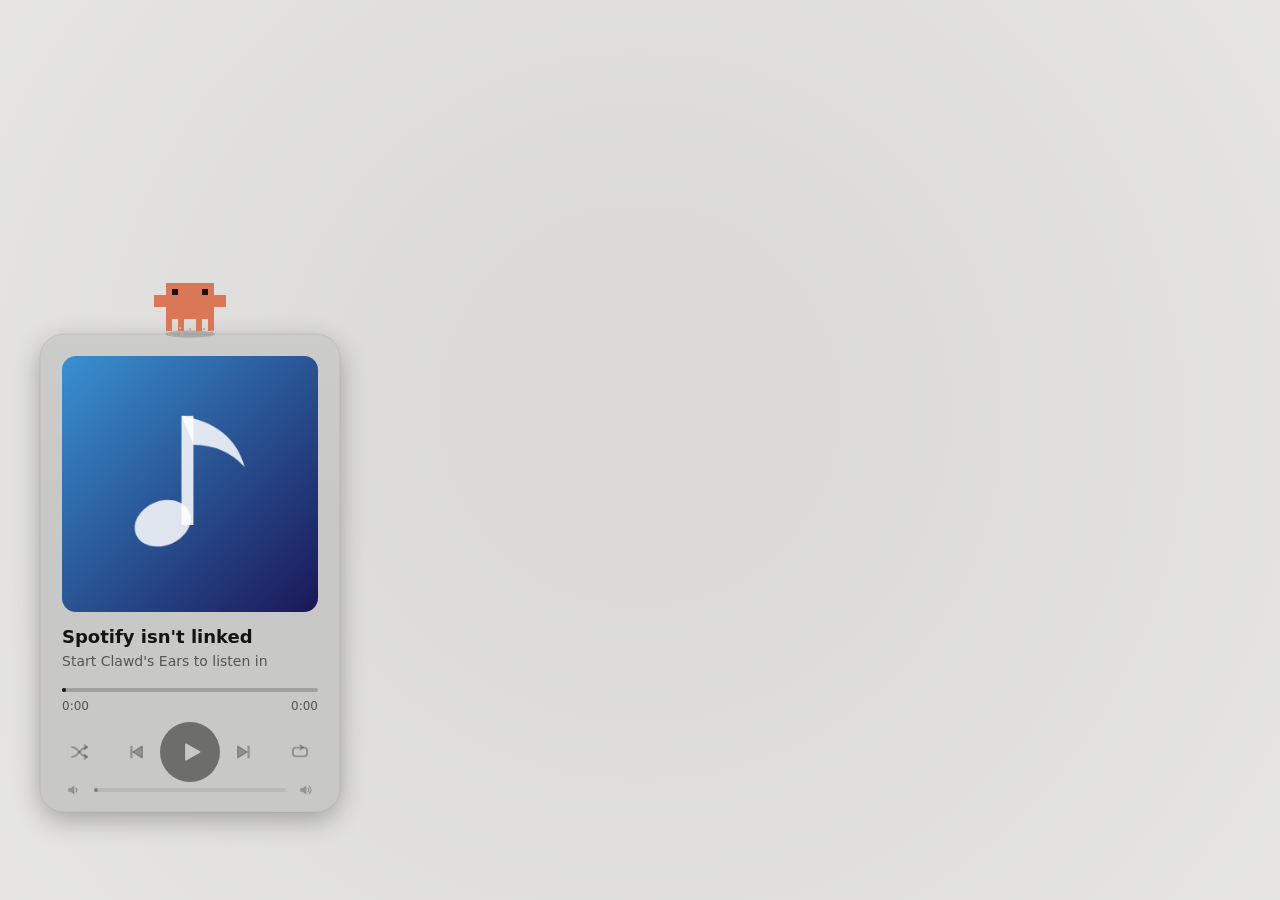
==== wallpapers/clawd-tunes/source/index.html @ 14201e71 "Add Clawd Tunes, a Spotify player wallpaper, and per-wallpaper setup steps Clawd Tunes puts a Spotif" ====
<!doctype html>
<html lang="en">
<head>
<meta charset="utf-8">
<meta name="viewport" content="width=device-width, initial-scale=1">
<title>Clawd Tunes</title>
<style>
  html, body { margin: 0; height: 100%; overflow: hidden; background: #141413; }
  @media (prefers-color-scheme: light) { html, body { background: #F0EEE6; } }
  #bg, #fx { position: fixed; inset: 0; width: 100%; height: 100%; display: block; }
  #fx { pointer-events: none; }
</style>
</head>
<body>
<canvas id="bg" aria-hidden="true"></canvas>
<canvas id="fx" aria-hidden="true"></canvas>
<script>
// Clawd's sprite frames, taken from the Claude desktop app's @ant/clawd-quest engine (same data as Clawd Desk Buddy).
// Each sprite: palette, body box a0 = [x, y, w, h], a base frame and per-frame pixel deltas.
const CLAWD_SPRITES = {"Walking":{"w":24,"h":18,"palette":["#141413","#be684d","#d97757"],"a0":[0,2,24,16],"base":"....................................................2222222222222222........2222222222222222........2200222222220022........2200222222220022....222222222222222222222222222222222222222222222222222222222222222222222222222222222222222222222222....2222222222222222........2222222222222222........2222222222222222........2222222222222222........22..22....22..22........22..22....22..22........22..22....22..22........22..22....22..22....","deltas":"|||z2,102,112,122,132,142,152,162,172,1g1,1h1,1i1,241,251,261,2i0,2j0,2s1,2t1,2u1,2v2,2x0,2y0,342,352,360,370,3g1,3h1,3i1,3j2,3l0,3m0,3s2,3t2,3w1,3x2,3y2,40.,411,421,431,4k1,4n.,4o.,4p1,4q1,4r1,581,5b.,5c.,5d1,5e1,5f1,5w1,5z.,60.,611,621,631,6k.,6l.,6m.,6n.,6s1,6t1,6u1,7g1,7h1,7i1,841,851,861,8s1,8t1,8u1,94.,95.,982,9g1,9h1,9u.,9w2,a41,a51,ai.,ak2,as1,at1,b6.,b82,bg1,bh1,bu.,bv.|s1,t1,u1,v2,w2,x2,y2,290,2a0,2p1,2q1,2r1,2s2,2t2,2u2,3d1,3e1,3f1,3g2,3h2,3i2,3l2,3m2,3w.,3x.,3y.,5d.,5e.,5f.,5g1,5h1,5i1,61.,62.,63.,641,651,661,6k1,6l2,6m2,8u.,8v.,8w.,8z.,90.,91.,98.,9f1,9k.,9m2,9u2,a31,a5.,aa2,ad2,aq1,ar1,as.,at.,b12,b3.,b7.,b92,be1,bf1,bg.,bh.,bk.,bl.,bp2,br.,bw2,bx2|41,51,61,72,82,92,a2,b2,c2,d2,e2,f2,g2,h2,i2,j2,1l0,1m0,1u0,1v0,211,221,231,242,252,262,2x2,2y2,362,372,3w1,3x2,3y2,4p.,4q.,4r.,4s1,4t1,4u1,6k.,6l.,6m.,84.,871,88.,89.,8d.,8e.,8h.,8s.,8u1,8v1,8x.,8z2,902,92.,942,9f.,9i1,9l.,9m.,9n2,9o2,9s2,9w.,a3.,a51,a8.,a9.,aa.,ab2,ac2,ad.,ai2,ak.,aq.,ar.,aw.,ax.,b02,b2.,b62,b72,b8.,b9.,be.,bf.,bo2,bq.,bu2,bv2,bw.,bx.|4.,5.,6.,7.,8.,9.,a.,b.,c.,d.,e.,f.,g.,h.,i.,j.,1l2,1m2,1u2,1v2,21.,22.,23.,241,251,261,2p.,2q.,2r.,2s1,2t1,2u1,2x0,2y0,360,370,4p1,4q1,4r1,4s2,4t2,4u2,5d1,5e1,5f1,5g2,5h2,5i2,841,872,882,892,8d2,8e2,8h2,8s1,8v2,8w2,8x2,912,922,952,9g.,9h.,9j1,9m2,9o.,9q.,9t2,a4.,a5.,a61,a71,aa2,ac.,ae.,af.,ag2,ah2,aj.,av1,aw1,ay2,az2,b0.,b1.,b42,b52,b7.,bj1,bk1,bm2,bn2,bo.,bp.,bt2,bv.|s.,t.,u.,v.,w.,x.,y.,z.,10.,11.,12.,13.,14.,15.,16.,17.,292,2a2,2i2,2j2,3d.,3e.,3f.,3g1,3h1,3i1,3l0,3m0,3u0,3v0,3w.,3x.,3y.,611,621,631,642,652,662,6k1,6l2,6m2,982,9g1,9h1,9i.,9j.,9k2,9l2,9m.,9n.,9t.,9u.,9w2,a41,a51,a6.,a7.,a82,a92,aa.,ab.,af2,ah.,ai.,aj2,ak2,as1,at1,av2,aw2,ay.,az.,b6.,b72,b82,bg1,bh1,bj2,bk2,bm.,bn.,bs2,bu.|s1,t1,u1,v2,w2,x2,y2,z2,102,112,122,132,142,152,162,172,290,2a0,2i0,2j0,2p1,2q1,2r1,2s2,2t2,2u2,3d1,3e1,3f1,3g2,3h2,3i2,3l2,3m2,3u2,3v2,5d.,5e.,5f.,5g1,5h1,5i1,61.,62.,63.,641,651,661,8u.,8v.,8y.,8z.,90.,91.,94.,95.,98.,9f1,9q2,9s.,9u2,a31,a5.,a62,a72,ae2,ag.,al2,ar1,at.,au2,aw.,b22,b32,b4.,b5.,b7.,b92,bf1,bh.,bj.,bk.,bq2,br2,bs.,bt.|8w.,8y2,9k.,9m2,a6.,a7.,aa2,ad2,al.,aq1,as.,au.,av.,aw2,ax2,b12,b3.,be1,bg.,bp2,br.,bw2,bx2|41,51,61,72,82,92,a2,b2,c2,d2,e2,f2,g2,h2,i2,j2,1l0,1m0,1u0,1v0,211,221,231,242,252,262,2x2,2y2,362,372,3w1,3x2,3y2,4p.,4q.,4r.,4s1,4t1,4u1,6k.,6l.,6m.,84.,871,88.,89.,8d.,8e.,8h.,8s.,8u1,8v1,8x.,8z2,902,92.,942,9f.,9i1,9l.,9m.,9n2,9o2,9s2,9w.,a3.,a51,a8.,a9.,aa.,ab2,ac2,ad.,ai2,ak.,aq.,ar.,aw.,ax.,b02,b2.,b62,b72,b8.,b9.,be.,bf.,bo2,bq.,bu2,bv2,bw.,bx.|4.,5.,6.,7.,8.,9.,a.,b.,c.,d.,e.,f.,g.,h.,i.,j.,1l2,1m2,1u2,1v2,21.,22.,23.,241,251,261,2p.,2q.,2r.,2s1,2t1,2u1,2x0,2y0,360,370,4p1,4q1,4r1,4s2,4t2,4u2,5d1,5e1,5f1,5g2,5h2,5i2,841,872,882,892,8d2,8e2,8h2,8s1,8v2,8w2,8x2,912,922,952,9g.,9h.,9j1,9m2,9o.,9q.,9t2,a4.,a5.,a61,a71,aa2,ac.,ae.,af.,ag2,ah2,aj.,av1,aw1,ay2,az2,b0.,b1.,b42,b52,b7.,bj1,bk1,bm2,bn2,bo.,bp.,bt2,bv.|s.,t.,u.,v.,w.,x.,y.,z.,10.,11.,12.,13.,14.,15.,16.,17.,292,2a2,2i2,2j2,3d.,3e.,3f.,3g1,3h1,3i1,3l0,3m0,3u0,3v0,3w.,3x.,3y.,611,621,631,642,652,662,6k1,6l2,6m2,982,9g1,9h1,9i.,9j.,9k2,9l2,9m.,9n.,9t.,9u.,9w2,a41,a51,a6.,a7.,a82,a92,aa.,ab.,af2,ah.,ai.,aj2,ak2,as1,at1,av2,aw2,ay.,az.,b6.,b72,b82,bg1,bh1,bj2,bk2,bm.,bn.,bs2,bu.|s1,t1,u1,v2,w2,x2,y2,z2,102,112,122,132,142,152,162,172,290,2a0,2i0,2j0,2p1,2q1,2r1,2s2,2t2,2u2,3d1,3e1,3f1,3g2,3h2,3i2,3l2,3m2,3u2,3v2,5d.,5e.,5f.,5g1,5h1,5i1,61.,62.,63.,641,651,661,8u.,8v.,8y.,8z.,90.,91.,94.,95.,98.,9f1,9q2,9s.,9u2,a31,a5.,a62,a72,ae2,ag.,al2,ar1,at.,au2,aw.,b22,b32,b4.,b5.,b7.,b92,bf1,bh.,bj.,bk.,bq2,br2,bs.,bt.|8w.,8y2,9k.,9m2,a6.,a7.,aa2,ad2,al.,aq1,as.,au.,av.,aw2,ax2,b12,b3.,be1,bg.,bp2,br.,bw2,bx2|41,51,61,72,82,92,a2,b2,c2,d2,e2,f2,g2,h2,i2,j2,1l0,1m0,1u0,1v0,211,221,231,242,252,262,2x2,2y2,362,372,3w1,3x2,3y2,4p.,4q.,4r.,4s1,4t1,4u1,6k.,6l.,6m.,84.,871,88.,89.,8d.,8e.,8h.,8s.,8u1,8v1,8x.,8z2,902,92.,942,9f.,9i1,9l.,9m.,9n2,9o2,9s2,9w.,a3.,a51,a8.,a9.,aa.,ab2,ac2,ad.,ai2,ak.,aq.,ar.,aw.,ax.,b02,b2.,b62,b72,b8.,b9.,be.,bf.,bo2,bq.,bu2,bv2,bw.,bx.|4.,5.,6.,7.,8.,9.,a.,b.,c.,d.,e.,f.,g.,h.,i.,j.,1l2,1m2,1u2,1v2,21.,22.,23.,241,251,261,2p.,2q.,2r.,2s1,2t1,2u1,2x0,2y0,360,370,4p1,4q1,4r1,4s2,4t2,4u2,5d1,5e1,5f1,5g2,5h2,5i2,841,872,882,892,8d2,8e2,8h2,8s1,8v2,8w2,8x2,912,922,952,9g.,9h.,9j1,9m2,9o.,9q.,9t2,a4.,a5.,a61,a71,aa2,ac.,ae.,af.,ag2,ah2,aj.,av1,aw1,ay2,az2,b0.,b1.,b42,b52,b7.,bj1,bk1,bm2,bn2,bo.,bp.,bt2,bv.|s.,t.,u.,v.,w.,x.,y.,z.,10.,11.,12.,13.,14.,15.,16.,17.,292,2a2,2i2,2j2,3d.,3e.,3f.,3g1,3h1,3i1,3l0,3m0,3u0,3v0,3w.,3x.,3y.,611,621,631,642,652,662,6k1,6l2,6m2,982,9g1,9h1,9i.,9j.,9k2,9l2,9m.,9n.,9t.,9u.,9w2,a41,a51,a6.,a7.,a82,a92,aa.,ab.,af2,ah.,ai.,aj2,ak2,as1,at1,av2,aw2,ay.,az.,b6.,b72,b82,bg1,bh1,bj2,bk2,bm.,bn.,bs2,bu.|s1,t1,u1,v2,w2,x2,y2,z2,102,112,122,132,142,152,162,172,290,2a0,2i0,2j0,2p1,2q1,2r1,2s2,2t2,2u2,3d1,3e1,3f1,3g2,3h2,3i2,3l2,3m2,3u2,3v2,5d.,5e.,5f.,5g1,5h1,5i1,61.,62.,63.,641,651,661,8u.,8v.,8y.,8z.,90.,91.,94.,95.,98.,9f1,9q2,9s.,9u2,a31,a5.,a62,a72,ae2,ag.,al2,ar1,at.,au2,aw.,b22,b32,b4.,b5.,b7.,b92,bf1,bh.,bj.,bk.,bq2,br2,bs.,bt.|8w.,8y2,9k.,9m2,a6.,a7.,aa2,ad2,al.,aq1,as.,au.,av.,aw2,ax2,b12,b3.,be1,bg.,bp2,br.,bw2,bx2|41,51,61,72,82,92,a2,b2,c2,d2,e2,f2,g2,h2,i2,j2,1l0,1m0,1u0,1v0,211,221,231,242,252,262,2x2,2y2,362,372,3w1,3x2,3y2,4p.,4q.,4r.,4s1,4t1,4u1,6k.,6l.,6m.,84.,871,88.,89.,8d.,8e.,8h.,8s.,8u1,8v1,8x.,8z2,902,92.,942,9f.,9i1,9l.,9m.,9n2,9o2,9s2,9w.,a3.,a51,a8.,a9.,aa.,ab2,ac2,ad.,ai2,ak.,aq.,ar.,aw.,ax.,b02,b2.,b62,b72,b8.,b9.,be.,bf.,bo2,bq.,bu2,bv2,bw.,bx.|4.,5.,6.,7.,8.,9.,a.,b.,c.,d.,e.,f.,g.,h.,i.,j.,1l2,1m2,1u2,1v2,21.,22.,23.,241,251,261,2p.,2q.,2r.,2s1,2t1,2u1,2x0,2y0,360,370,4p1,4q1,4r1,4s2,4t2,4u2,5d1,5e1,5f1,5g2,5h2,5i2,841,872,882,892,8d2,8e2,8h2,8s1,8v2,8w2,8x2,912,922,952,9g.,9h.,9j1,9m2,9o.,9q.,9t2,a4.,a5.,a61,a71,aa2,ac.,ae.,af.,ag2,ah2,aj.,av1,aw1,ay2,az2,b0.,b1.,b42,b52,b7.,bj1,bk1,bm2,bn2,bo.,bp.,bt2,bv.|s.,t.,u.,v.,w.,x.,y.,z.,10.,11.,12.,13.,14.,15.,16.,17.,292,2a2,2i2,2j2,3d.,3e.,3f.,3g1,3h1,3i1,3l0,3m0,3u0,3v0,3w.,3x.,3y.,611,621,631,642,652,662,6k1,6l2,6m2,982,9g1,9h1,9i.,9j.,9k2,9l2,9m.,9n.,9t.,9u.,9w2,a41,a51,a6.,a7.,a82,a92,aa.,ab.,af2,ah.,ai.,aj2,ak2,as1,at1,av2,aw2,ay.,az.,b6.,b72,b82,bg1,bh1,bj2,bk2,bm.,bn.,bs2,bu.|s1,t1,u1,v2,w2,x2,y2,z2,102,112,122,132,142,152,162,172,290,2a0,2i0,2j0,2p1,2q1,2r1,2s2,2t2,2u2,3d1,3e1,3f1,3g2,3h2,3i2,3l2,3m2,3u2,3v2,5d.,5e.,5f.,5g1,5h1,5i1,61.,62.,63.,641,651,661,8u.,8v.,8y.,8z.,90.,91.,94.,95.,98.,9f1,9q2,9s.,9u2,a31,a5.,a62,a72,ae2,ag.,al2,ar1,at.,au2,aw.,b22,b32,b4.,b5.,b7.,b92,bf1,bh.,bj.,bk.,bq2,br2,bs.,bt.|s.,t.,u.,v.,w.,x.,y.,z.,10.,11.,12.,13.,14.,15.,16.,17.,1g2,1h2,1i2,242,252,262,292,2a2,2i2,2j2,2p.,2q.,2r.,2u0,2v0,2x2,2y2,340,350,362,372,3d.,3e.,3f.,3i0,3j0,3s0,3t0,402,412,422,432,4k2,4n2,4o2,4p2,4q2,4r2,582,5b2,5c2,5d2,5e2,5f2,5g2,5h2,5i2,5w2,5z2,602,612,622,632,642,652,662,6k2,6n2,6s2,6t2,6u2,7g2,7h2,7i2,842,852,862,8s2,8t2,8u2,8v2,8y2,8z2,902,912,942,952,9f.,9g2,9h2,9w.,a3.,a42,a52,a6.,a7.,ai2,ak.,al.,ar.,as2,at2,au.,av.,aw2,ax2,b62,b72,b8.,b9.,bf.,bg2,bh2,bk2,bl2,bu2,bv2||"},"Waving":{"w":24,"h":21,"palette":["#141413","#be684d","#d97757"],"a0":[0,5,24,16],"base":"............................................................................................................................2222222222222222........2222222222222222........2200222222220022........2200222222220022....222222222222222222222222222222222222222222222222222222222222222222222222222222222222222222222222....2222222222222222........2222222222222222........2222222222222222........2222222222222222........22..22....22..22........22..22....22..22........22..22....22..22........22..22....22..22....","deltas":"|||3g.,3h.,3i.,3j.,3k.,3l.,3m.,3n.,3o.,3p.,3q.,3r.,3s.,3t.,3u.,3v.,44.,45.,46.,47.,48.,49.,4a.,4b.,4c.,4d.,4e.,4f.,4g.,4h.,4i.,4j.,4u2,4v2,542,552,5i2,5j2,5s2,5t2,60.,61.,62.,63.,6k.,6l.,6m.,6n.,6o.,6p.,6q.,6r.,78.,79.,7a.,7b.,7c.,7d.,7e.,7f.,7w.,7x.,7y.,7z.,80.,81.,82.,83.,860,870,8g0,8h0,8k.,8l.,8m.,8n.,8o2,8p2,8q2,8r2,8u0,8v0,940,950,982,992,9a2,9b2,9c2,9d2,9e2,9f2,9w2,9x2,9y2,9z2,a02,a12,a22,a32,ak2,al2,am2,an2,ao2,ap2,aq2,ar2,b82,b92,ba2,bb2,bi2,bj2,bm2,bn2,bo2,bp2,bs2,bt2,c62,c72,ca2,cb2,cc2,cd2,cg2,ch2,cs1,ct1,cw1,cx1,d21,d31,d61,d71|i2,j2,k2,l2,162,172,182,192,1a2,1u1,1v1,1w1,1x2,1y2,2c2,2d2,2e2,2f2,2g2,2h2,2i2,2j2,2k1,2l2,2m2,2u2,2v2,2w2,2x2,2y2,2z2,302,312,322,332,342,352,362,372,381,392,3a2,3b2,3g2,3h2,3i2,3j2,3k2,3l2,3m2,3n2,3o2,3p2,3q2,3r2,3s0,3t0,3u2,3v2,3w1,3x2,3y2,3z2,442,452,460,470,482,492,4a2,4b2,4c2,4d2,4e2,4f2,4g0,4h0,4i2,4j2,4k1,4l2,4m2,4n2,4u0,4v0,581,592,5a2,5b2,6o2,6p2,6q2,6r2,7c2,7d2,7e2,7f2,802,812,822,832,862,872,8g2,8h2,8u2,8v2,942,952,98.,99.,9a.,9b.,9c.,9d.,9e.,9f.,9w.,9x.,9y.,9z.,a0.,a1.,a2.,a3.,ag.,ah.,ak.,al.,am.,an.,ao.,ap.,aq.,ar.,au.,av.,b0.,b1.,b4.,b5.,b8.,b9.,ba.,bb.,bi.,bj.,bm.,bn.,bo.,bp.,bs.,bt.,c6.,c7.,ca.,cb.,cc.,cd.,cg.,ch.,cs2,ct2,cw2,cx2,d22,d32,d62,d72|i.,j.,k.,l.,142,152,18.,19.,1a.,1s2,1t2,1u2,1v2,1w.,1x.,1y.,2c.,2d.,2e.,2f.,2g1,2h1,2i1,2j1,2k.,2l.,2m.,2u.,2v.,2w.,2x.,2y.,2z.,38.,39.,3a.,3b.,3s2,3t2,3w.,3x.,3y.,3z.,462,472,4k.,4l.,4m.,4n.,540,550,58.,59.,5a.,5b.,5i0,5j0,602,612,622,632,8o.,8p.,8q.,8r.,ag2,ah2,au2,av2,b02,b12,b42,b52|132,17.,1r2,1v.,2f1,2j.,60.,61.,62.,63.,8o2,8p2,8q2,8r2|13.,172,1r.,1v2,2f.,2j1|132,17.,1r2,1v.,2f1,2j.|13.,172,1r.,1v2,2f.,2j1|132,17.,1r2,1v.,2f1,2j.|13.,172,1r.,1v2,2f.,2j1|132,17.,1r2,1v.,2f1,2j.|13.,172,1r.,1v2,2f.,2j1|132,17.,1r2,1v.,2f1,2j.|13.,14.,15.,172,182,192,1r.,1s.,1t.,1v2,1w2,1x2,1y2,2f.,2g.,2h.,2j1,2k1,2l2,2m2,381,392,3a2,3w1,3x2,3y2,3z2,4k1,4l2,4m2,4n2,581,592,5a2,5b2,5w1,5x2,5y2,5z2,6o.,6p.,6q.,6r.,9c2,9d2,9e2,9f2"},"Swaying":{"w":28,"h":17,"palette":["#141413","#d97757"],"a0":[2,1,24,16],"base":"..................................1111111111111111............1111111111111111............1100111111110011............1100111111110011........111111111111111111111111....111111111111111111111111....111111111111111111111111....111111111111111111111111........1111111111111111............1111111111111111............1111111111111111............1111111111111111............11..11....11..11............11..11....11..11............11..11....11..11............11..11....11..11......","deltas":"|||||y.,z.,10.,11.,12.,13.,14.,15.,16.,17.,18.,19.,1a.,1b.,1c.,1d.,2k1,2l1,2u1,2v1,3y.,3z.,40.,41.,440,450,4e0,4f0,4i.,4j.,4k.,4l.,4q.,4r.,4s.,4t.,5a.,5b.,5c.,5d.,5i.,5j.,5k.,5l.,62.,63.,64.,65.,721,731,741,751,7m1,7n1,7o1,7p1,7u1,7v1,7w1,7x1,8e1,8f1,8g1,8h1,8m1,8n1,8o1,8p1,961,971,981,991,a91,ac1,ad1,ag1,ah1,ai1,aj1,am1,an1,aq1,b11,b3.,b51,b81,b91,ba1,bb1,be1,bg.,bi1,bt1,bx1,c61,ca1||d1,e1,f1,g1,h1,i1,j1,k1,x1,y1,z1,101,111,121,131,141,151,161,171,181,191,1a1,1b1,1c1,1p1,210,220,25.,2h1,2j0,2k0,2t0,2u0,2y1,2z1,301,391,3b0,3d1,3m1,3n1,3q1,3r1,3s1,411,441,451,4e1,4f1,4i1,4j1,4k1,4p1,4q1,4r1,4s1,4t1,5a1,5b1,5c1,5h1,5i1,5j1,5k1,5l1,61.,691,6t.,6u.,6v.,6w.,6x.,711,7l.,7m.,7n.,7o.,7p.,7u.,7v.,7w.,8d.,8e.,8f.,8g.,8h.,8m.,8n.,8o.,8p.,96.,97.,98.,99.,9u.,9v.,a9.,ac.,ad.,ag.,ah.,ai.,aj.,am.,an.,b1.,b31,b5.,b8.,b9.,ba.,bb.,be.,bt.,bx.,c6.,c8.,d0.,d1.||c1,k.,w1,1c.,1o1,200,221,251,261,271,2g1,2i0,2k1,2s0,2u1,30.,381,3a0,3c1,3s.,401,4k.,4p.,4q.,4r.,58.,59.,5a.,5b.,5c.,5g1,60.,681,6s.,701,7s1,7t1,7u1,7v1,7w1,8d1,8p1,9h1,9t.,9y1,a91,ab.,ad1,af.,aj1,al.,ao.,b11,b51,bb1,c9.,ca.|||c.,k1,w.,1c1,1o.,201,220,25.,26.,27.,2g.,2i1,2k0,2s1,2u0,301,38.,3a1,3c0,3s1,40.,4k1,4p1,4q1,4r1,581,591,5a1,5b1,5c1,5g.,601,68.,6s1,70.,7s.,7t.,7u.,7v.,7w.,8d.,8p.,9h.,9t1,9y.,a9.,ab1,ad.,af1,aj.,al1,ao1,b1.,b5.,bb.,c91,ca1||d.,e.,f.,g.,h.,i.,j.,k.,x.,y.,z.,10.,11.,12.,13.,14.,15.,16.,17.,18.,19.,1a.,1b.,1c.,1p.,211,221,251,2h.,2j1,2k1,2t1,2u1,2y.,2z.,30.,39.,3b1,3d0,3m0,3n0,3q.,3r.,3s.,41.,440,450,4e0,4f0,4i.,4j.,4k.,4p.,4q.,4r.,4s.,4t.,5a.,5b.,5c.,5h.,5i.,5j.,5k.,5l.,611,69.,6t1,6u1,6v1,6w1,6x1,71.,7l1,7m1,7n1,7o1,7p1,7u1,7v1,7w1,8d1,8e1,8f1,8g1,8h1,8m1,8n1,8o1,8p1,961,971,981,991,9u1,9v1,a91,ac1,ad1,ag1,ah1,ai1,aj1,am1,an1,b11,b3.,b51,b81,b91,ba1,bb1,be1,bt1,bx1,c61,c81,d01,d11||71,81,91,a1,b1,c1,d1,e1,z1,101,111,121,131,141,151,161,171,181,191,1a1,1b1,1c1,1d1,1e1,1q.,1t0,1u0,261,2f1,2g1,2h1,2l0,2m0,2v0,2w0,2y1,371,381,391,3c1,3d1,3m1,3o0,3q1,3z1,401,411,441,451,4e1,4f1,4i1,4r1,4s1,4t1,5a1,5b1,5c1,5d1,5e1,5m.,621,631,641,651,661,6a.,6b.,6c.,6d.,6e.,6y1,72.,73.,74.,75.,76.,7q1,7u.,7v.,7w.,7x.,7y.,8f.,8g.,8h.,8m.,8n.,8o.,8p.,96.,97.,98.,99.,9k.,9l.,ac.,ad.,ag.,ah.,ai.,aj.,am.,an.,aq.,b5.,b8.,b9.,ba.,bb.,be.,bg1,bi.,bv.,bx.,c6.,ca.,cm.,cn.||7.,f1,z.,1f1,1o1,1p1,1q1,1t1,1v0,271,2f.,2l1,2n0,2v1,2x0,2z1,37.,3n1,3p0,3r1,3z.,4j1,4r.,4s.,4t.,4u.,4v.,5c.,5d.,5e.,5n.,671,6f.,6z1,7r1,7y1,8f1,8g1,8h1,8i1,8j1,961,9h1,9m.,9y1,ab.,ae.,ag1,ak.,am1,ao.,aq1,b81,be1,bi1,bt.,bu.|||71,f.,z1,1f.,1o.,1p.,1q.,1t0,1v1,27.,2f1,2l0,2n1,2v0,2x1,2z.,371,3n0,3p1,3r.,3z1,4j.,4r1,4s1,4t1,4u1,4v1,5c1,5d1,5e1,5n1,67.,6f1,6z.,7r.,7y.,8f.,8g.,8h.,8i.,8j.,96.,9h.,9m1,9y.,ab1,ae1,ag.,ak1,am.,ao1,aq.,b8.,be.,bi.,bt1,bu1||7.,8.,9.,a.,b.,c.,d.,e.,z.,10.,11.,12.,13.,14.,15.,16.,17.,18.,19.,1a.,1b.,1c.,1d.,1e.,1q1,1t1,1u1,26.,2f.,2g.,2h.,2l1,2m1,2v1,2w1,2y.,37.,38.,39.,3c0,3d0,3m0,3o1,3q.,3z.,40.,41.,440,450,4e0,4f0,4i.,4r.,4s.,4t.,5a.,5b.,5c.,5d.,5e.,5m1,62.,63.,64.,65.,66.,6a1,6b1,6c1,6d1,6e1,6y.,721,731,741,751,761,7q.,7u1,7v1,7w1,7x1,7y1,8f1,8g1,8h1,8m1,8n1,8o1,8p1,961,971,981,991,9k1,9l1,ac1,ad1,ag1,ah1,ai1,aj1,am1,an1,aq1,b51,b81,b91,ba1,bb1,be1,bg.,bi1,bv1,bx1,c61,ca1,cm1,cn1||d1,e1,f1,g1,h1,i1,j1,k1,x1,y1,z1,101,111,121,131,141,151,161,171,181,191,1a1,1b1,1c1,1p1,210,220,25.,2h1,2j0,2k0,2t0,2u0,2y1,2z1,301,391,3b0,3d1,3m1,3n1,3q1,3r1,3s1,411,441,451,4e1,4f1,4i1,4j1,4k1,4p1,4q1,4r1,4s1,4t1,5a1,5b1,5c1,5h1,5i1,5j1,5k1,5l1,61.,691,6t.,6u.,6v.,6w.,6x.,711,7l.,7m.,7n.,7o.,7p.,7u.,7v.,7w.,8d.,8e.,8f.,8g.,8h.,8m.,8n.,8o.,8p.,96.,97.,98.,99.,9u.,9v.,a9.,ac.,ad.,ag.,ah.,ai.,aj.,am.,an.,b1.,b31,b5.,b8.,b9.,ba.,bb.,be.,bt.,bx.,c6.,c8.,d0.,d1.||c1,k.,w1,1c.,1o1,200,221,251,261,271,2g1,2i0,2k1,2s0,2u1,30.,381,3a0,3c1,3s.,401,4k.,4p.,4q.,4r.,58.,59.,5a.,5b.,5c.,5g1,60.,681,6s.,701,7s1,7t1,7u1,7v1,7w1,8d1,8p1,9h1,9t.,9y1,a91,ab.,ad1,af.,aj1,al.,ao.,b11,b51,bb1,c9.,ca.|||c.,k1,w.,1c1,1o.,201,220,25.,26.,27.,2g.,2i1,2k0,2s1,2u0,301,38.,3a1,3c0,3s1,40.,4k1,4p1,4q1,4r1,581,591,5a1,5b1,5c1,5g.,601,68.,6s1,70.,7s.,7t.,7u.,7v.,7w.,8d.,8p.,9h.,9t1,9y.,a9.,ab1,ad.,af1,aj.,al1,ao1,b1.,b5.,bb.,c91,ca1||d.,e.,f.,g.,h.,i.,j.,k.,x.,y.,z.,10.,11.,12.,13.,14.,15.,16.,17.,18.,19.,1a.,1b.,1c.,1p.,211,221,251,2h.,2j1,2k1,2t1,2u1,2y.,2z.,30.,39.,3b1,3d0,3m0,3n0,3q.,3r.,3s.,41.,440,450,4e0,4f0,4i.,4j.,4k.,4p.,4q.,4r.,4s.,4t.,5a.,5b.,5c.,5h.,5i.,5j.,5k.,5l.,611,69.,6t1,6u1,6v1,6w1,6x1,71.,7l1,7m1,7n1,7o1,7p1,7u1,7v1,7w1,8d1,8e1,8f1,8g1,8h1,8m1,8n1,8o1,8p1,961,971,981,991,9u1,9v1,a91,ac1,ad1,ag1,ah1,ai1,aj1,am1,an1,b11,b3.,b51,b81,b91,ba1,bb1,be1,bt1,bx1,c61,c81,d01,d11||71,81,91,a1,b1,c1,d1,e1,z1,101,111,121,131,141,151,161,171,181,191,1a1,1b1,1c1,1d1,1e1,1q.,1t0,1u0,261,2f1,2g1,2h1,2l0,2m0,2v0,2w0,2y1,371,381,391,3c1,3d1,3m1,3o0,3q1,3z1,401,411,441,451,4e1,4f1,4i1,4r1,4s1,4t1,5a1,5b1,5c1,5d1,5e1,5m.,621,631,641,651,661,6a.,6b.,6c.,6d.,6e.,6y1,72.,73.,74.,75.,76.,7q1,7u.,7v.,7w.,7x.,7y.,8f.,8g.,8h.,8m.,8n.,8o.,8p.,96.,97.,98.,99.,9k.,9l.,ac.,ad.,ag.,ah.,ai.,aj.,am.,an.,aq.,b5.,b8.,b9.,ba.,bb.,be.,bg1,bi.,bv.,bx.,c6.,ca.,cm.,cn.||7.,f1,z.,1f1,1o1,1p1,1q1,1t1,1v0,271,2f.,2l1,2n0,2v1,2x0,2z1,37.,3n1,3p0,3r1,3z.,4j1,4r.,4s.,4t.,4u.,4v.,5c.,5d.,5e.,5n.,671,6f.,6z1,7r1,7y1,8f1,8g1,8h1,8i1,8j1,961,9h1,9m.,9y1,ab.,ae.,ag1,ak.,am1,ao.,aq1,b81,be1,bi1,bt.,bu.|||71,f.,z1,1f.,1o.,1p.,1q.,1t0,1v1,27.,2f1,2l0,2n1,2v0,2x1,2z.,371,3n0,3p1,3r.,3z1,4j.,4r1,4s1,4t1,4u1,4v1,5c1,5d1,5e1,5n1,67.,6f1,6z.,7r.,7y.,8f.,8g.,8h.,8i.,8j.,96.,9h.,9m1,9y.,ab1,ae1,ag.,ak1,am.,ao1,aq.,b8.,be.,bi.,bt1,bu1||7.,8.,9.,a.,b.,c.,d.,e.,z.,10.,11.,12.,13.,14.,15.,16.,17.,18.,19.,1a.,1b.,1c.,1d.,1e.,1q1,1t1,1u1,26.,2f.,2g.,2h.,2l1,2m1,2v1,2w1,2y.,37.,38.,39.,3c0,3d0,3m0,3o1,3q.,3z.,40.,41.,440,450,4e0,4f0,4i.,4r.,4s.,4t.,5a.,5b.,5c.,5d.,5e.,5m1,62.,63.,64.,65.,66.,6a1,6b1,6c1,6d1,6e1,6y.,721,731,741,751,761,7q.,7u1,7v1,7w1,7x1,7y1,8f1,8g1,8h1,8m1,8n1,8o1,8p1,961,971,981,991,9k1,9l1,ac1,ad1,ag1,ah1,ai1,aj1,am1,an1,aq1,b51,b81,b91,ba1,bb1,be1,bg.,bi1,bv1,bx1,c61,ca1,cm1,cn1||y1,z1,101,111,121,131,141,151,161,171,181,191,1a1,1b1,1c1,1d1,2k0,2l0,2u0,2v0,3y1,3z1,401,411,441,451,4e1,4f1,4i1,4j1,4k1,4l1,4q1,4r1,4s1,4t1,5a1,5b1,5c1,5d1,5i1,5j1,5k1,5l1,621,631,641,651,72.,73.,74.,75.,7m.,7n.,7o.,7p.,7u.,7v.,7w.,7x.,8e.,8f.,8g.,8h.,8m.,8n.,8o.,8p.,96.,97.,98.,99.,a9.,ac.,ad.,ag.,ah.,ai.,aj.,am.,an.,aq.,b1.,b31,b5.,b8.,b9.,ba.,bb.,be.,bg1,bi.,bt.,bx.,c6.,ca.||||"},"Turning":{"w":24,"h":17,"palette":["#141413","#be684d","#d97757"],"a0":[0,1,24,16],"base":"............................2222222222222222........2222222222222222........2200222222220022........2200222222220022....222222222222222222222222222222222222222222222222222222222222222222222222222222222222222222222222....2222222222222222........2222222222222222........2222222222222222........2222222222222222........22..22....22..22........22..22....22..22........22..22....22..22........22..22....22..22....","deltas":"|||s.,t.,u.,v.,w.,x.,y.,z.,10.,11.,12.,13.,14.,15.,16.,17.,262,272,2g2,2h2,2u2,2v2,342,352,3c.,3d.,3e.,3f.,3i0,3j0,3k0,3r0,3s0,3t0,3w.,3x.,3y.,3z.,602,612,622,632,6k2,6l2,6m2,6n2,8u2,8v2,8y2,8z2,902,912,942,952|41,51,61,72,82,92,a2,b2,c2,d2,e2,f2,g2,h2,i2,j2,s1,t1,u1,v2,w2,x2,y2,z2,102,112,122,132,142,152,162,172,1g1,1h1,1i1,1l0,1m0,1t0,1u0,241,251,261,290,2a0,2h0,2i0,2o1,2p1,2q1,2r2,382,392,3a2,3c1,3d1,3e1,3f2,3i2,3j2,3k2,3r2,3s2,3t2,3w2,3x2,3y2,401,411,421,4n.,4o1,4p1,4q1,5b.,5c.,5d.,5e.,5f.,5g1,5h1,5i1,5w.,5x.,5y.,5z.,60.,61.,62.,63.,641,651,661,6k.,6l.,6m.,6n.,6s1,6t1,6u1,7g1,7h1,7i1,841,851,861,8s1,8t1,8u.,8v.,8w.,8z.,90.,93.,94.,95.,9g1,9h1,9i1,9k.,9m2,9p2,9r.,9t2,a4.,a51,a61,a8.,aa2,ad2,af.,ah2,aj.,as.,at.,aw.,ay2,b12,b3.,b6.,b7.|4.,5.,6.,7.,8.,9.,a.,b.,c.,d.,e.,f.,g.,h.,i.,j.,1l2,1m2,1t2,1u2,2o.,2p.,2q.,2r.,2s1,2t1,2u1,2x0,2y0,350,360,38.,39.,3a.,5c1,5d1,5e1,5f2,5g2,5h2,5i2,5w2,5x2,5y2,8s.,8u1,952,97.,9g.,9v.,at1,au1,b52,b62||||||||||s.,t.,u.,v.,w.,x.,y.,z.,10.,11.,12.,13.,14.,15.,16.,17.,1g2,1h2,1i2,242,252,262,292,2a2,2h2,2i2,2s2,2t2,2u2,2x2,2y2,352,362,3c.,3d.,3e.,3f.,3i0,3j0,3k0,3r0,3s0,3t0,3w.,3x.,3y.,402,412,422,4n2,4o2,4p2,4q2,5b2,5c2,5d2,5e2,5z2,602,612,622,632,642,652,662,6k2,6l2,6m2,6n2,6s2,6t2,6u2,7g2,7h2,7i2,842,852,862,8s2,8t2,8u2,8v2,8w2,8z2,902,932,942,972,9g2,9h2,9i.,9k2,9m.,9p.,9r2,9t.,9v2,a42,a52,a6.,a82,aa.,ad.,af2,ah.,aj2,as2,at2,au.,aw2,ay.,b1.,b32,b5.,b72|32,42,52,62,72,82,92,a2,b2,c2,d2,e2,f2,g1,h1,i1,r2,s2,t2,u2,v2,w2,x2,y2,z2,102,112,122,132,141,151,161,1f2,1g0,1h0,1o0,1p0,1s1,1t1,1u1,1v.,232,240,250,2c0,2d0,2g1,2h1,2i1,2j.,2o2,2p2,2q2,2r2,381,391,3a1,3c2,3d2,3e2,3f2,3i2,3j2,3k2,3r2,3s2,3t2,3w1,3x1,3y1,4k1,4l1,4m1,4n.,581,591,5a1,5b.,5c.,5d.,5e.,5s1,5t1,5u1,5v.,5w.,5x.,5y.,5z.,60.,61.,62.,6g1,6h1,6i1,6j.,6k.,6l.,6m.,6n.,6r2,741,751,761,77.,7f2,7s1,7t1,7u1,7v.,832,8g1,8h1,8i1,8j.,8r2,8t.,8u.,8v.,8y.,8z.,92.,93.,94.,951,961,97.,9f2,9o2,9p2,9q.,9r.,9s1,9t1,9u1,9v.,ac2,ad2,ae.,af.,ag1,ah1,ai.,aj.,as.,at.,b02,b12,b2.,b3.,b6.,b7.|3.,4.,5.,6.,7.,8.,9.,a.,b.,c.,d.,e.,f.,g.,h.,i.,1g2,1h2,1o2,1p2,2o.,2p.,2q.,2s0,2t0,300,310,341,351,361,37.,38.,39.,3a.,5c2,5d2,5e2,5s2,5t2,5u2,5v2,5w1,5x1,5y1,8r.,8t2,941,96.,9f.,9u.,as2,at2,b41,b51||||||||"},"DancingHappy":{"w":24,"h":17,"palette":["#141413","#be684d","#d97757"],"a0":[0,1,24,16],"base":"............................2222222222222222........2222222222222222........2200222222220022........2200222222220022....222222222222222222222222222222222222222222222222222222222222222222222222222222222222222222222222....2222222222222222........2222222222222222........2222222222222222........2222222222222222........22..22....22..22........22..22....22..22........22..22....22..22........22..22....22..22....","deltas":"||||||s.,t.,u.,v.,w.,x.,y.,z.,10.,11.,12.,13.,14.,15.,16.,17.,262,272,2g2,2h2,2u2,2v2,342,352,3c.,3d.,3e.,3f.,3i0,3j0,3k0,3r0,3s0,3t0,3w.,3x.,3y.,3z.,602,612,622,632,6k2,6l2,6m2,6n2,8u2,8v2,8y2,8z2,902,912,942,952|41,51,61,72,82,92,a2,b2,c2,d2,e2,f2,g2,h2,i2,j2,s1,t1,u1,v2,w2,x2,y2,z2,102,112,122,132,142,152,162,172,1g1,1h1,1i1,1l0,1m0,1t0,1u0,241,251,261,290,2a0,2h0,2i0,2o1,2p1,2q1,2r2,382,392,3a2,3c1,3d1,3e1,3f2,3i2,3j2,3k2,3r2,3s2,3t2,3w2,3x2,3y2,401,411,421,4n.,4o1,4p1,4q1,5b.,5c.,5d.,5e.,5f.,5g1,5h1,5i1,5w.,5x.,5y.,5z.,60.,61.,62.,63.,641,651,661,6k.,6l.,6m.,6n.,6s1,6t1,6u1,7g1,7h1,7i1,841,851,861,8s1,8t1,8u.,8v.,8w.,8z.,90.,93.,94.,95.,9g1,9h1,9i1,9k.,9m2,9p2,9r.,9t2,a4.,a51,a61,a8.,aa2,ad2,af.,ah2,aj.,as.,at.,aw.,ay2,b12,b3.,b6.,b7.|4.,5.,6.,7.,8.,9.,a.,b.,c.,d.,e.,f.,g.,h.,i.,j.,1l2,1m2,1t2,1u2,2o.,2p.,2q.,2r.,2s1,2t1,2u1,2x0,2y0,350,360,38.,39.,3a.,5c1,5d1,5e1,5f2,5g2,5h2,5i2,5w2,5x2,5y2,8s.,8u1,952,97.,9g.,9v.,at1,au1,b52,b62|s.,t.,u.,v.,w.,x.,y.,z.,10.,11.,12.,13.,14.,15.,16.,17.,292,2a2,2h2,2i2,3c.,3d.,3e.,3f.,3g1,3h1,3i1,3l0,3m0,3t0,3u0,3w.,3x.,3y.,601,611,621,632,642,652,662,6k2,6l2,6m2,8s1,8v2,8w2,8z2,902,932,942,972,9g1,9i.,9k2,9m.,9p.,9r2,9t.,9v2,a41,a82,af2,aj2||c2,d2,e2,f2,g2,h2,i2,j2,s1,t1,u1,v2,w2,x2,y2,z2,102,112,122,132,142,152,162,172,1t0,1u0,290,2a0,2h0,2i0,2k2,2l2,2m2,352,362,382,392,3a2,3l2,3m2,3t2,3u2,3w2,3x2,3y2,40.,41.,42.,43.,441,451,461,58.,59.,5a.,5w.,5x.,5y.,6k.,6l.,6m.,6o1,6p1,6q1,6r2,6s2,6t2,6u2,8s.,8v.,8w.,8z.,90.,93.,94.,95.,982,9g.,9i1,9k.,9m2,9p2,9r.,9u.,9w2,a4.,a8.,af.,ah.,ai.,ak2,b5.,b6.||c.,d.,e.,f.,g.,h.,i.,j.,s.,t.,u.,v.,w.,x.,y.,z.,10.,11.,12.,13.,14.,15.,16.,17.,1t2,1u2,292,2a2,2h2,2i2,2k.,2l.,2m.,350,360,38.,39.,3a.,3l0,3m0,3t0,3u0,3w.,3x.,3y.,401,411,421,432,442,452,462,582,592,5a2,5w2,5x2,5y2,6k2,6l2,6m2,6o.,6p.,6q.,6r.,6s1,6t1,6u1,8s1,8v2,8w2,8z2,902,932,942,952,98.,9g1,9i.,9k2,9m.,9p.,9r2,9u2,9w.,a41,a82,af2,ah2,ai2,ak.,b52,b62||41,51,61,72,82,92,a2,b2,c2,d2,e2,s1,t1,u1,v2,w2,x2,y2,z2,102,112,122,132,142,152,162,172,1l0,1m0,201,211,221,232,242,252,262,290,2a0,2h0,2i0,2o1,2p1,2q1,2r2,2s2,2t2,2u2,2x2,2y2,3c1,3d1,3e1,3f2,3g2,3h2,3i2,3l2,3m2,3t2,3u2,4k.,4l.,4m.,4o.,4p.,4q.,4r.,4s1,4t1,5c.,5d.,5e.,5f.,5g1,5h1,60.,61.,62.,63.,641,651,6u2,782,792,7a2,7f1,7h2,7i2,831,852,862,8q1,8r1,8t.,8u.,8v.,8w.,8z.,90.,93.,94.,97.,9e1,9f1,9g.,9h.,9k.,9m2,9p2,9r.,9t2,9v.,a21,a31,a4.,a5.,a6.,a8.,af.,aj.,at.,au.||4.,5.,6.,7.,8.,9.,a.,b.,c.,d.,e.,s.,t.,u.,v.,w.,x.,y.,z.,10.,11.,12.,13.,14.,15.,16.,17.,1l2,1m2,20.,21.,22.,23.,241,251,261,292,2a2,2h2,2i2,2o.,2p.,2q.,2r.,2s1,2t1,2u1,2x0,2y0,3c.,3d.,3e.,3f.,3g1,3h1,3i1,3l0,3m0,3t0,3u0,4k2,4l2,4m2,4o1,4p1,4q1,4r2,4s2,4t2,5c1,5d1,5e1,5f2,5g2,5h2,601,611,621,632,642,652,6u1,78.,79.,7a.,7f.,7h1,7i1,83.,851,861,8q.,8r.,8t1,8u1,8v2,8w2,8z2,902,932,942,972,9e.,9f.,9g1,9h1,9k2,9m.,9p.,9r2,9t.,9v2,a2.,a3.,a41,a51,a61,a82,af2,aj2,at1,au1||41,51,61,72,82,92,a2,b2,c2,d2,e2,f2,g2,h2,i2,j2,s1,t1,u1,v2,w2,x2,y2,z2,102,112,122,132,142,152,162,172,1l0,1m0,1t0,1u0,290,2a0,2h0,2i0,2o1,2p1,2q1,2r2,2s2,2t2,2u2,2x2,2y2,352,362,382,392,3a2,3c1,3d1,3e1,3f2,3g2,3h2,3i2,3l2,3m2,3t2,3u2,3w2,3x2,3y2,5c.,5d.,5e.,5f.,5g1,5h1,5i1,5w.,5x.,5y.,60.,61.,62.,63.,641,651,661,6k.,6l.,6m.,8u.,8v.,8w.,8z.,90.,93.,94.,95.,9i1,9k.,9m2,9p2,9r.,9t2,a4.,a8.,af.,aj.,at.,au.,b5.,b6.||4.,5.,6.,7.,8.,9.,a.,b.,c.,d.,e.,f.,g.,h.,i.,j.,s.,t.,u.,v.,w.,x.,y.,z.,10.,11.,12.,13.,14.,15.,16.,17.,1g2,1h2,1i2,1l2,1m2,1t2,1u2,242,252,262,292,2a2,2h2,2i2,2o.,2p.,2q.,2r.,2u0,2v0,340,350,38.,39.,3a.,3c.,3d.,3e.,3f.,3i0,3j0,3s0,3t0,3w.,3x.,3y.,402,412,422,4n2,4o2,4p2,4q2,5b2,5c2,5d2,5e2,5f2,5g2,5h2,5i2,5w2,5x2,5y2,5z2,602,612,622,632,642,652,662,6k2,6l2,6m2,6n2,6s2,6t2,6u2,7g2,7h2,7i2,842,852,862,8r2,8s2,8t2,8u2,8v2,8w2,8z2,902,932,942,952,982,9f2,9g2,9h.,9i.,9j2,9k2,9l.,9m.,9p.,9q.,9r2,9s2,9t.,9u.,9w2,a32,a42,a5.,a6.,a72,a82,aa.,ad.,af2,ag2,ah.,ai.,aj2,ak2,ar2,as2,aw2,ay.,b1.,b32,b72,b82||42,52,62,72,82,92,a2,b2,c2,d2,e2,f2,g2,h1,i1,j1,s2,t2,u2,v2,w2,x2,y2,z2,102,112,122,132,142,151,161,171,1h0,1i0,1p0,1q0,1t1,1u1,1v1,250,260,2d0,2e0,2h1,2i1,2j1,2p2,2q2,2r2,2u2,2v2,342,352,382,391,3a1,3b1,3d2,3e2,3f2,3i2,3j2,3s2,3t2,3w2,3x1,3y1,3z1,40.,4l1,4m1,4n1,4o.,591,5a1,5b1,5c.,5d.,5e.,5f.,5t1,5u1,5v1,5w.,5x.,5y.,5z.,60.,61.,62.,63.,6h1,6i1,6j1,6k.,6l.,6m.,6n.,751,761,771,7t1,7u1,7v1,8h1,8i1,8j1,8r.,8u.,8v.,8w.,8z.,90.,93.,94.,95.,961,971,98.,9f.,9h2,9i2,9j.,9k.,9l2,9m2,9p2,9q2,9r.,9s.,9t1,9u1,9v1,9w.,a3.,a4.,a52,a62,a7.,a8.,aa2,ad2,af.,ag.,ah1,ai1,aj.,ak.,ar.,as.,aw.,ay2,b12,b3.,b7.,b8.|4.,5.,6.,7.,8.,9.,a.,b.,c.,d.,e.,f.,g.,h.,i.,j.,1h2,1i2,1p2,1q2,2p.,2q.,2r.,2t0,2u0,310,320,351,361,371,38.,39.,3a.,3b.,5d2,5e2,5f2,5t2,5u2,5v2,5w2,5x1,5y1,5z1,8s.,8u2,951,97.,9g.,9v.,at2,au2,b51,b61|s.,t.,u.,v.,w.,x.,y.,z.,10.,11.,12.,13.,14.,15.,16.,17.,252,262,2d2,2e2,3d.,3e.,3f.,3h0,3i0,3p0,3q0,3t1,3u1,3v1,3w.,3x.,3y.,3z.,612,622,632,6h2,6i2,6j2,6k2,6l1,6m1,6n1,8s2,8v2,8w2,8z2,902,932,942,971,9g2,9i.,9k2,9m.,9p.,9r2,9t.,9v1,a42,a82,af2,aj1||42,52,62,72,82,92,a2,b2,s2,t2,u2,v2,w2,x2,y2,z2,102,112,122,132,142,151,161,171,1h0,1i0,212,222,232,250,260,2d0,2e0,2p2,2q2,2r2,2t2,2u2,3d2,3e2,3f2,3h2,3i2,3p2,3q2,4h1,4i1,4j1,4k.,4l.,4m.,4n.,4p.,4q.,4r.,5d.,5e.,5f.,61.,62.,63.,752,762,772,782,791,7a1,7b1,8r2,8u.,8v.,8w.,8z.,90.,93.,94.,97.,9f2,9h.,9k.,9m2,9p2,9r.,9t1,9v.,a32,a5.,a6.,a8.,af.,aj.,at.,au.||4.,5.,6.,7.,8.,9.,a.,b.,s.,t.,u.,v.,w.,x.,y.,z.,10.,11.,12.,13.,14.,15.,16.,17.,1h2,1i2,21.,22.,23.,252,262,2d2,2e2,2p.,2q.,2r.,2t0,2u0,3d.,3e.,3f.,3h0,3i0,3p0,3q0,4h2,4i2,4j2,4k2,4l1,4m1,4n1,4p2,4q2,4r2,5d2,5e2,5f2,612,622,632,751,761,771,78.,79.,7a.,7b.,8r.,8u2,8v2,8w2,8z2,902,932,942,971,9f.,9h2,9k2,9m.,9p.,9r2,9t.,9v1,a3.,a52,a62,a82,af2,aj1,at2,au2||92,a2,b2,c2,d2,e2,f2,g2,h1,i1,j1,s2,t2,u2,v2,w2,x2,y2,z2,102,112,122,132,142,151,161,171,1p0,1q0,250,260,2d0,2e0,2h2,2i2,2j2,2k2,2l1,2m1,2n1,312,322,352,362,372,382,391,3a1,3b1,3h2,3i2,3p2,3q2,3t2,3u2,3v2,3w2,3x1,3y1,3z1,41.,42.,43.,561,571,58.,59.,5a.,5b.,5u1,5v1,5w.,5x.,5y.,5z.,6i1,6j1,6k.,6l.,6m.,6n.,6p2,6q2,6r2,752,7t2,7u2,7w1,8h2,8i2,8k1,8s.,8v.,8w.,8z.,90.,93.,94.,95.,96.,981,991,9g.,9i2,9k.,9m2,9p2,9r.,9u.,9v.,9w1,9x1,a4.,a8.,af.,ah.,ai.,aj.,ak1,al1,b5.,b6.||9.,a.,b.,c.,d.,e.,f.,g.,h.,i.,j.,s.,t.,u.,v.,w.,x.,y.,z.,10.,11.,12.,13.,14.,15.,16.,17.,1p2,1q2,252,262,2d2,2e2,2h1,2i1,2j1,2k.,2l.,2m.,2n.,310,320,351,361,371,38.,39.,3a.,3b.,3h0,3i0,3p0,3q0,3t1,3u1,3v1,3w.,3x.,3y.,3z.,412,422,432,562,572,582,591,5a1,5b1,5u2,5v2,5w2,5x1,5y1,5z1,6i2,6j2,6k2,6l1,6m1,6n1,6p.,6q.,6r.,751,7t1,7u1,7w.,8h1,8i1,8k.,8s2,8v2,8w2,8z2,902,932,942,951,961,98.,99.,9g2,9i.,9k2,9m.,9p.,9r2,9u1,9v1,9w.,9x.,a42,a82,af2,ah1,ai1,aj1,ak.,al.,b51,b61||42,52,62,72,82,92,a2,b2,c2,d2,e2,f2,g2,h1,i1,j1,s2,t2,u2,v2,w2,x2,y2,z2,102,112,122,132,142,151,161,171,1h0,1i0,1p0,1q0,250,260,2d0,2e0,2p2,2q2,2r2,2t2,2u2,312,322,352,362,372,382,391,3a1,3b1,3d2,3e2,3f2,3h2,3i2,3p2,3q2,3t2,3u2,3v2,3w2,3x1,3y1,3z1,5d.,5e.,5f.,5t1,5u1,5v1,5w.,5x.,5y.,5z.,61.,62.,63.,6h1,6i1,6j1,6k.,6l.,6m.,6n.,8u.,8v.,8w.,8z.,90.,93.,94.,95.,9i2,9k.,9m2,9p2,9r.,9t1,a4.,a8.,af.,aj.,at.,au.,b5.,b6.||4.,5.,6.,7.,8.,9.,a.,b.,c.,d.,e.,f.,g.,h.,i.,j.,s.,t.,u.,v.,w.,x.,y.,z.,10.,11.,12.,13.,14.,15.,16.,17.,1h2,1i2,1p2,1q2,1t2,1u2,1v2,252,262,2d2,2e2,2h2,2i2,2j2,2p.,2q.,2r.,2u0,2v0,340,350,38.,39.,3a.,3b.,3d.,3e.,3f.,3i0,3j0,3s0,3t0,3w.,3x.,3y.,3z.,402,4l2,4m2,4n2,4o2,592,5a2,5b2,5c2,5d2,5e2,5f2,5t2,5u2,5v2,5w2,5x2,5y2,5z2,602,612,622,632,6h2,6i2,6j2,6k2,6l2,6m2,6n2,752,762,772,7t2,7u2,7v2,8h2,8i2,8j2,8r2,8u2,8v2,8w2,8z2,902,932,942,952,962,972,982,9f2,9h.,9i.,9j2,9k2,9l.,9m.,9p.,9q.,9r2,9s2,9t.,9u.,9v2,9w2,a32,a42,a5.,a6.,a72,a82,aa.,ad.,af2,ag2,ah.,ai.,aj2,ak2,ar2,as2,aw2,ay.,b1.,b32,b72,b82"},"BreakDancing":{"w":34,"h":32,"palette":["#d97757","#bf694d","#000000"],"a0":[7,16,18,16],"base":"........................................................................................................................................................................................................................................................................................................................................................................................................................................................................................................................................................................0000000000000000..................0000000000000000..................0022000000002200..................0022000000002200..................1111000000001111.................000010000000010000................000010000000010000................000010000000010000................000010000000010000.................1111000000001111..................0000000000000000..................0000000000000000..................00..00....00..00..................00..00....00..00..................00..00....00..00..................00..00....00..00..........","deltas":"|fk.,fl.,fm.,fn.,fo.,fp.,fq.,fr.,h30,h40,h50,h60,h70,ha0,hc2,hk0,hl0,i10,i20,i30,i40,i50,i80,ia2,ii0,ik2,im1,in0,io0,iz0,j00,j10,j20,j30,j40,j50,j60,j70,jg0,jh2,ji2,jj0,jk1,jl0,jm0,jn0,jx0,jy0,jz0,k00,k50,ke0,ki1,kj0,kk0,kl0,kz.,l30,lc0,lg1,lh0,li0,lj0,lx.,m10,ma0,me.,mf0,mg0,mh0,mv.,mz0,n80,nc.,nu0,nv0,nw0,nx0,o60,o70,o80,o90,qn0,qw0,qx0,r00,r10,r40,rk0,rl0,rn.,rp0,ry0,s20,sh0,si0,sj0,sk.,sl.,sn0,sp.,su.,sw0,sy.,t00,tf0,tg0,ti.,tj.,tl0,tn.,ts.,tu0,tw.,ty0||fc.,fk0,ga.,gq0,h3.,hb0,hd2,ho0,hp1,hq0,hr0,i1.,i90,ib2,ij0,il2,im0,in1,ip0,iq0,iz.,jh0,jj2,jk0,jl1,jo0,jx.,ki0,kj1,km0,l0.,lg0,lh.,lk0,ly.,me0,mf.,mg.,mh.,mw.,nc0,nu.,oa0,os.,p80,pq.,q60,qn.,qq0,qs.,qu0,qw.,r2.,r50,rk.,rn0,rp.,rs0,rw.,rz0,s0.,s30,sk0,sp0|fc0,fl0,fm0,fn0,fo0,fp0,fq0,fr0,ga0,gq.,h4.,h5.,h6.,h7.,ha2,hb2,hc0,hd0,hk2,hl2,ho.,hp.,hq.,hr.,i2.,i3.,i4.,i5.,i82,i92,ia0,ib0,ii2,ij2,ik0,il0,im.,in.,io.,ip.,iq.,j0.,j1.,j2.,j3.,ji0,jj0,jk.,jl.,jm.,jn.,jo.,jy.,jz.,k0.,k1.,k21,k31,k41,kf1,kg1,kh1,ki.,kj.,kk.,kl.,km.,kx0,ky0,kz0,l00,l21,ld1,lh0,lj.,lk.,lv0,lw0,lx0,ly0,m01,mb1,mf0,mg0,mt0,mu0,mv0,mw0,my1,n91,nd0,ne0,nr0,ns0,nt0,nu0,nw1,o71,ob0,oc0,os1,ot1,ou1,p51,p61,p71,p8.,pq0,q6.,qn0,qq.,qs0,qu.,qx.,r0.,r1.,r20,r4.,r5.,rk0,rp0,rs.,rw0,rz.,s00,s3.,sh.,sk.,su0,tf.,th0|ee0,ef0,eg0,eh0,ei0,ej0,ek0,el0,em0,en0,eo0,ep0,eq0,er0,es0,et0,gc2,gd2,gm2,gn2,i61,i71,i81,i91,ia1,ih1,ii1,ij1,ik1,il1,j30,j81,jf1,jk0,k10,k20,k30,k40,k61,kd1,kf0,kg0,kh0,ki0,kx.,ky.,l20,l41,lb1,ld0,lh.,li.,lv.,lw.,m00,m21,m91,mb0,mf.,mg.,mt.,mu.,mv.,mw1,mx1,mz1,n01,n71,n81,na1,nb1,nc.,nd.,ne.,nr.,ns.,nt.,nw0,o70,oa.,ob.,oc.,os0,ot0,ou0,p50,p60,p70,ps.,pt.,pw.,px.,py.,pz.,q2.,q3.,qn.,qq0,r10,rk.,rl.,rm.,ro0,rp.,rs0,rv0,ry.,rz0,s1.,s2.,si.,sj.,sl0,sm0,sn.,so.,sq0,st0,sv.,sw.,sx0,sy0,sz.,t0.,tg.,th.,tj0,tk0,tl.,tm.,tn0,to0,tr0,ts0,tt.,tu.,tv0,tw0,tx.,ty.||ee.,ef.,eg.,eh.,ei.,ej.,ek.,el.,em.,en.,eo.,ep.,eq.,er.,es.,et.,fc.,fd.,fe.,ff.,fg.,fh.,fi.,fr.,g90,gc0,gd0,gm0,gn0,gp.,h70,ha0,hb0,hi2,hj2,hk0,hl0,ho0,hp0,hq0,hr0,i20,i30,i41,i50,i62,i72,i80,i90,ia0,ig2,ih2,ii0,ij0,ik0,il0,im0,in0,io0,ip0,iz0,j00,j10,j21,j42,j52,j80,jf0,jl0,jm0,jn0,jx0,jy0,jz0,k01,k60,kd0,kj0,kk0,kl0,kv0,kw0,kx0,ky1,l40,lb0,lf.,lg.,lt0,lu0,lv0,m20,m90,md.,me.,mv0,mw0,mx0,my0,mz0,n00,n70,n80,n90,na0,nb.,nt0,o9.,or0,p7.,pp0,ps0,pt0,pw0,px0,py0,pz0,q20,q30,q5.,qm0,qn0,qr0,qu0,qx0,qz.,rk0,rl0,rm0,rn.,rp0,rr.,rs.,rz.,s10,s20,si0,sj0,sl.,sn0,sp.,sq.,st.,sv0,sx.,sy.,sz0,t00,t10,tg0,th0,tj.,tl0,tn.,to.,tr.,tt0,tv.,tw.,ty0,tz0||fi0,fq.,g80,go.,h30,h40,h51,h60,hh2,hj0,hr.,i00,i10,i31,i40,i52,i70,if2,ih0,ip.,iy0,j11,j20,j32,j50,jn.,jw0,jz1,k00,kl.,ku0,kx.,ky0,le.,lt.,lu.,lv.,lw0,mc.,mu0,na.,ns0,o8.,oq0,p6.,po0,q4.,ql0,qo.,qu.,qw0,qy.,r00,r3.,rj0,rm.,rn0,rq.,ru0,rx.,rz0,s2.,st0,sy0|fb0,fc0,fd0,fe0,ff0,fg0,fh0,fq0,g8.,go0,h3.,h4.,h5.,h6.,h92,ha2,hh0,hi0,hj2,hk2,hn.,ho.,hp.,hq.,i0.,i1.,i2.,i3.,i4.,i50,i60,i72,i82,if0,ig0,ih2,ii2,il.,im.,in.,io.,iy.,iz.,j0.,j1.,j2.,j30,j40,jj.,jk.,jl.,jm.,jw.,jx.,jy.,jz.,k0.,k11,k21,k31,ke1,kf1,kg1,kh.,ki.,kj.,kk.,ku.,kv.,kx0,l11,lc1,le0,lf0,lg0,lh0,lu0,lv0,lz1,ma1,mc0,md0,me0,mf0,ms0,mt0,mx1,n81,na0,nb0,nc0,nd0,nq0,nr0,nv1,o61,o80,o90,oa0,ob0,oq.,or1,os1,ot1,p41,p51,p61,po.,q40,ql.,qm.,qo0,qp.,qq.,qt.,qw.,qy0,r0.,r30,rj.,rm0,rn.,rq0,ru.,rx0,s20,so0,sy.,t1.,tx0,tz.|ee0,ef0,eg0,eh0,ei0,ej0,ek0,el0,em0,en0,eo0,ep0,eq0,er0,es0,et0,fb.,fr0,g9.,gc2,gd2,gm2,gn2,gp0,h7.,h90,hb2,hj0,hl2,hn0,i5.,i61,i71,i81,i91,ia1,ih1,ii1,ij1,ik1,il1,j81,jf1,jj0,jk0,k10,k20,k30,k61,kd1,ke0,kf0,kg0,kh0,ki0,kw.,kx.,ky.,l10,l41,lb1,lc0,lh.,lu.,lv.,lw.,lz0,m21,m91,ma0,mf.,ms.,mt.,mu.,mv.,mw1,my1,mz1,n01,n71,n91,na1,nb1,nc.,nd.,nq.,nr.,ns.,nt.,nv0,o60,oa.,ob.,or.,os0,ot0,p40,p50,p60,p70,pp.,ps.,pt.,pw.,px.,py.,pz.,q2.,q3.,q50,qn.,qp0,qq0,qr.,qt0,qx.,qz0,rk.,rl.,rm.,rn0,rp.,rr0,rs0,s1.,s2.,si.,sj.,sl0,sn.,so.,sp0,sq0,sv.,sx0,sy0,sz.,t0.,tg.,th.,tj0,tl.,tn0,to0,tr0,tt.,tv0,tw0,tx.,ty.||ee.,ef.,eg.,eh.,ei.,ej.,ek.,el.,em.,en.,eo.,ep.,eq.,er.,es.,et.,fk.,fl.,fm.,fn.,fo.,fp.,fq.,fr.,gc0,gd0,gm0,gn0,h30,h40,h50,h60,h70,ha0,hc2,hk0,hl0,i10,i20,i30,i40,i50,i60,i70,i80,i92,ia2,ih0,ii0,ij2,ik2,il0,im1,in0,io0,iz0,j00,j10,j20,j80,jf0,jh2,ji2,jk1,jl0,jm0,jn0,jx0,jy0,jz0,k00,k60,kd0,ki1,kj0,kk0,kl0,kz.,l40,lb0,lg1,lh0,li0,lj0,lx.,m20,m90,me.,mf0,mg0,mh0,mw0,mx0,my0,mz0,n00,n70,n80,n90,na0,nb0,ps0,pt0,pw0,px0,py0,pz0,q20,q30,qn0,qq.,qw0,qx0,r00,r40,rk0,rl0,rm0,rn.,ro.,rp0,rs.,rv.,ry0,rz.,s10,s20,sh0,si0,sj0,sl.,sm.,sn0,so0,sp.,sq.,st.,su.,sv0,sw0,sx.,sy.,sz0,t00,tf0,tg0,tj.,tk.,tl0,tm0,tn.,to.,tr.,ts.,tt0,tu0,tv.,tw.,tx0,ty0||fc.,fk0,ga.,gq0,h3.,hb0,hd2,ho0,hp1,hq0,hr0,i1.,i90,ib2,ij0,il2,im0,in1,ip0,iq0,iz.,jh0,jj2,jk0,jl1,jo0,jx.,ki0,kj1,km0,l0.,lg0,lh.,lk0,ly.,me0,mf.,mg.,mh.,mw.,nc0,nu.,oa0,os.,p80,pq.,q60,qn.,qq0,qs.,qu0,qw.,r2.,r50,rk.,rn0,rp.,rs0,rw.,rz0,s0.,s30,sk0,sp0|fc0,fl0,fm0,fn0,fo0,fp0,fq0,fr0,ga0,gq.,h4.,h5.,h6.,h7.,ha2,hb2,hc0,hd0,hk2,hl2,ho.,hp.,hq.,hr.,i2.,i3.,i4.,i5.,i82,i92,ia0,ib0,ii2,ij2,ik0,il0,im.,in.,io.,ip.,iq.,j0.,j1.,j2.,j3.,ji0,jj0,jk.,jl.,jm.,jn.,jo.,jy.,jz.,k0.,k1.,k21,k31,k41,kf1,kg1,kh1,ki.,kj.,kk.,kl.,km.,kx0,ky0,kz0,l00,l21,ld1,lh0,lj.,lk.,lv0,lw0,lx0,ly0,m01,mb1,mf0,mg0,mt0,mu0,mv0,mw0,my1,n91,nd0,ne0,nr0,ns0,nt0,nu0,nw1,o71,ob0,oc0,os1,ot1,ou1,p51,p61,p71,p8.,pq0,q6.,qn0,qq.,qs0,qu.,qx.,r0.,r1.,r20,r4.,r5.,rk0,rp0,rs.,rw0,rz.,s00,s3.,sh.,sk.,su0,tf.,th0|ee0,ef0,eg0,eh0,ei0,ej0,ek0,el0,em0,en0,eo0,ep0,eq0,er0,es0,et0,gc2,gd2,gm2,gn2,i61,i71,i81,i91,ia1,ih1,ii1,ij1,ik1,il1,j30,j81,jf1,jk0,k10,k20,k30,k40,k61,kd1,kf0,kg0,kh0,ki0,kx.,ky.,l20,l41,lb1,ld0,lh.,li.,lv.,lw.,m00,m21,m91,mb0,mf.,mg.,mt.,mu.,mv.,mw1,mx1,mz1,n01,n71,n81,na1,nb1,nc.,nd.,ne.,nr.,ns.,nt.,nw0,o70,oa.,ob.,oc.,os0,ot0,ou0,p50,p60,p70,ps.,pt.,pw.,px.,py.,pz.,q2.,q3.,qn.,qq0,r10,rk.,rl.,rm.,ro0,rp.,rs0,rv0,ry.,rz0,s1.,s2.,si.,sj.,sl0,sm0,sn.,so.,sq0,st0,sv.,sw.,sx0,sy0,sz.,t0.,tg.,th.,tj0,tk0,tl.,tm.,tn0,to0,tr0,ts0,tt.,tu.,tv0,tw0,tx.,ty.||ee.,ef.,eg.,eh.,ei.,ej.,ek.,el.,em.,en.,eo.,ep.,eq.,er.,es.,et.,fc.,fd.,fe.,ff.,fg.,fh.,fi.,fr.,g90,gc0,gd0,gm0,gn0,gp.,h70,ha0,hb0,hi2,hj2,hk0,hl0,ho0,hp0,hq0,hr0,i20,i30,i41,i50,i62,i72,i80,i90,ia0,ig2,ih2,ii0,ij0,ik0,il0,im0,in0,io0,ip0,iz0,j00,j10,j21,j42,j52,j80,jf0,jl0,jm0,jn0,jx0,jy0,jz0,k01,k60,kd0,kj0,kk0,kl0,kv0,kw0,kx0,ky1,l40,lb0,lf.,lg.,lt0,lu0,lv0,m20,m90,md.,me.,mv0,mw0,mx0,my0,mz0,n00,n70,n80,n90,na0,nb.,nt0,o9.,or0,p7.,pp0,ps0,pt0,pw0,px0,py0,pz0,q20,q30,q5.,qm0,qn0,qr0,qu0,qx0,qz.,rk0,rl0,rm0,rn.,rp0,rr.,rs.,rz.,s10,s20,si0,sj0,sl.,sn0,sp.,sq.,st.,sv0,sx.,sy.,sz0,t00,t10,tg0,th0,tj.,tl0,tn.,to.,tr.,tt0,tv.,tw.,ty0,tz0||fi0,fq.,g80,go.,h30,h40,h51,h60,hh2,hj0,hr.,i00,i10,i31,i40,i52,i70,if2,ih0,ip.,iy0,j11,j20,j32,j50,jn.,jw0,jz1,k00,kl.,ku0,kx.,ky0,le.,lt.,lu.,lv.,lw0,mc.,mu0,na.,ns0,o8.,oq0,p6.,po0,q4.,ql0,qo.,qu.,qw0,qy.,r00,r3.,rj0,rm.,rn0,rq.,ru0,rx.,rz0,s2.,st0,sy0|fb0,fc0,fd0,fe0,ff0,fg0,fh0,fq0,g8.,go0,h3.,h4.,h5.,h6.,h92,ha2,hh0,hi0,hj2,hk2,hn.,ho.,hp.,hq.,i0.,i1.,i2.,i3.,i4.,i50,i60,i72,i82,if0,ig0,ih2,ii2,il.,im.,in.,io.,iy.,iz.,j0.,j1.,j2.,j30,j40,jj.,jk.,jl.,jm.,jw.,jx.,jy.,jz.,k0.,k11,k21,k31,ke1,kf1,kg1,kh.,ki.,kj.,kk.,ku.,kv.,kx0,l11,lc1,le0,lf0,lg0,lh0,lu0,lv0,lz1,ma1,mc0,md0,me0,mf0,ms0,mt0,mx1,n81,na0,nb0,nc0,nd0,nq0,nr0,nv1,o61,o80,o90,oa0,ob0,oq.,or1,os1,ot1,p41,p51,p61,po.,q40,ql.,qm.,qo0,qp.,qq.,qt.,qw.,qy0,r0.,r30,rj.,rm0,rn.,rq0,ru.,rx0,s20,so0,sy.,t1.,tx0,tz.|ee0,ef0,eg0,eh0,ei0,ej0,ek0,el0,em0,en0,eo0,ep0,eq0,er0,es0,et0,fb.,fr0,g9.,gc2,gd2,gm2,gn2,gp0,h7.,h90,hb2,hj0,hl2,hn0,i5.,i61,i71,i81,i91,ia1,ih1,ii1,ij1,ik1,il1,j81,jf1,jj0,jk0,k10,k20,k30,k61,kd1,ke0,kf0,kg0,kh0,ki0,kw.,kx.,ky.,l10,l41,lb1,lc0,lh.,lu.,lv.,lw.,lz0,m21,m91,ma0,mf.,ms.,mt.,mu.,mv.,mw1,my1,mz1,n01,n71,n91,na1,nb1,nc.,nd.,nq.,nr.,ns.,nt.,nv0,o60,oa.,ob.,or.,os0,ot0,p40,p50,p60,p70,pp.,ps.,pt.,pw.,px.,py.,pz.,q2.,q3.,q50,qn.,qp0,qq0,qr.,qt0,qx.,qz0,rk.,rl.,rm.,rn0,rp.,rr0,rs0,s1.,s2.,si.,sj.,sl0,sn.,so.,sp0,sq0,sv.,sx0,sy0,sz.,t0.,tg.,th.,tj0,tl.,tn0,to0,tr0,tt.,tv0,tw0,tx.,ty.||ee.,ef.,eg.,eh.,ei.,ej.,ek.,el.,em.,en.,eo.,ep.,eq.,er.,es.,et.,gc0,gd0,gm0,gn0,i60,i70,i82,i92,ia0,ih0,ii2,ij2,ik0,il0,j00,j10,j20,j80,jf0,jl0,jm0,jn0,jy0,jz0,k00,k60,kd0,kj0,kk0,kl0,kw0,kx0,ky0,l40,lb0,lh0,li0,lj0,lu0,lv0,lw0,m20,m90,mf0,mg0,mh0,mw0,mx0,my0,mz0,n00,n70,n80,n90,na0,nb0,ps0,pt0,pw0,px0,py0,pz0,q20,q30,qq.,r1.,rm0,ro.,rs.,rv.,rz.,s10,sk0,sm.,so0,sq.,st.,sv0,sx.,sz0,ti0,tk.,tm0,to.,tr.,tt0,tv.,tx0|fc.,fd.,fe.,ff.,fg.,fh.,fi.,fj.,fk.,fl.,fm.,fn.,fo.,fp.,fq.,fr.,ga.,gb.,gc.,gd.,ge.,gf.,gg.,gh.,gi.,gj.,gk.,gl.,gm.,gn.,go.,gp.,ha0,hb0,hk0,hl0,i80,i90,ii0,ij0,j0.,j1.,j2.,j3.,jk.,jl.,jm.,jn.,jy.,jz.,k0.,k1.,ki.,kj.,kk.,kl.,kw.,kx.,ky.,kz.,lg.,lh.,li.,lj.,lu.,lv.,lw.,lx.,m02,m12,ma2,mb2,me.,mf.,mg.,mh.,ms0,mt0,mu0,mv0,my2,mz2,n82,n92,nc0,nd0,ne0,nf0,nq0,nr0,ns0,nt0,oa0,ob0,oc0,od0,oo0,op0,oq0,or0,p80,p90,pa0,pb0,pm0,pn0,po0,pp0,q60,q70,q80,q90,qq0,qr0,qu0,qv0,qw0,qx0,r00,r10,ro0,rp0,rs0,rt0,ru0,rv0,ry0,rz0,sk1,sl1,so1,sp1,su1,sv1,sy1,sz1"},"Meditating":{"w":24,"h":16,"palette":["#141413","#be684d","#d97757"],"a0":[0,0,24,16],"base":"....2222222222222222........2222222222222222........2200222222220022........2200222222220022....222222222222222222222222222222222222222222222222222222222222222222222222222222222222222222222222....2222222222222222........2222222222222222........2222222222222222........2222222222222222........22..22....22..22........22..22....22..22........22..22....22..22........22..22....22..22....","deltas":"|||||4.,5.,6.,7.,8.,9.,a.,b.,c.,d.,e.,f.,g.,h.,i.,j.,1i2,1j2,1s2,1t2,2o.,2p.,2q.,2r.,2u0,2v0,340,350,38.,39.,3a.,3b.,5c2,5d2,5e2,5f2,5w2,5x2,5y2,5z2,832,861,872,8a2,8b2,8c2,8d2,8g2,8h1,8k2,8r2,8t1,8u1,8v2,8x1,8y1,8z1,901,911,921,942,951,961,982,9f2,9j2,9s2,9w2||s.,t.,u.,v.,w.,x.,y.,z.,10.,11.,12.,13.,14.,15.,16.,17.,262,272,2g2,2h2,2t0,2u2,2v2,2w0,330,342,352,360,3c.,3d.,3e.,3f.,3i0,3j0,3s0,3t0,3w.,3x.,3y.,3z.,40.,4n.,4o.,5b.,5c.,5z.,612,622,632,6k2,6l2,6m2,8a1,8b1,8c1,8d1,8q2,992,9e2,9i1,9m2,9n1,9o1,9p2,9t1,9x2,a32,aa2,ad2,ak2||3d2,3e2,3f2,3w2,3x2,3y2,41.,4m.,4o2,5b2,5c2,5z2,61.,62.,63.,6k.,6l.,6m.||2p2,2q2,2r2,382,392,3a2,3c2,3d.,3y.,3z2,402,412,4m2,4n2,5c.,5d.,5e.,5f.,5w.,5x.,5y.,5z.||2p.,2q.,2r.,38.,39.,3a.,3c.,3d2,3y2,3z.,41.,4m.,5c2,5d2,5e2,5f2,5w2,5x2,5y2,5z2||||||||||s2,t2,u2,v2,w2,x2,y2,z2,102,112,122,132,142,152,162,172,250,280,2f0,2i0,2p2,2q2,2r2,2t2,2u0,2v0,2w2,332,340,350,362,382,392,3a2,3c2,3d.,3i2,3j2,3s2,3t2,3y.,3z2,412,4m2,5c.,5d.,5e.,5f.,5w.,5x.,5y.,5z.|||1h0,1k0,1r0,1u0,212,222,232,252,260,270,282,2f2,2g0,2h0,2i2,2k2,2l2,2m2,2o2,2p.,2u2,2v2,342,352,3a.,3b2,3d2,3y2,4o.,4p.,4q.,4r.,58.,59.,5a.,5b.||||||s.,t.,u.,v.,w.,x.,y.,z.,10.,11.,12.,13.,14.,15.,16.,17.,1h2,1k2,1r2,1u2,21.,22.,23.,250,262,272,280,2f0,2g2,2h2,2i0,2k.,2l.,2m.,2o.,2p2,2u0,2v0,340,350,3a2,3b.,3d.,3y.,4o2,4p2,4q2,4r2,582,592,5a2,5b2||252,282,2f2,2i2,2p.,2q.,2r.,2t0,2u2,2v2,2w0,330,342,352,360,38.,39.,3a.,3c.,3d2,3i0,3j0,3s0,3t0,3y2,3z.,41.,4m.,5c2,5d2,5e2,5f2,5w2,5x2,5y2,5z2||||||||||2t2,2w2,332,362,3h0,3k0,3r0,3u0|2u0,2v0,340,350,3h2,3k2,3r2,3u2||||||s2,t2,u2,v2,w2,x2,y2,z2,102,112,122,132,142,152,162,172,260,270,2g0,2h0,3c2,3i2,3j2,3s2,3t2,3z2,412,4m2,8a2,8b2,8c2,8d2,8q.,99.,9e.,9i.,9m.,9n.,9o.,9p.,9t.,9x.,a3.,aa.,ad.,ak.||42,52,62,72,82,92,a2,b2,c2,d2,e2,f2,g2,h2,i2,j2,1i0,1j0,1s0,1t0,2o2,2p2,2q2,2r2,2u2,2v2,342,352,382,392,3a2,3b2,5c.,5d.,5e.,5f.,5w.,5x.,5y.,5z.,83.,86.,87.,8a.,8b.,8c.,8d.,8g.,8h.,8k.,8r.,8t2,8u.,8v.,8x2,8y.,8z.,90.,91.,922,94.,95.,962,98.,9f.,9j.,9s.,9w.|||||"},"Laptop":{"w":34,"h":23,"palette":["#141413","#d97757","#be684d","#8b8b8b"],"a0":[0,7,24,16],"base":"..................................................................................................................................................................................................................................................1111111111111111..................1111111111111111..................1100111111110011..................1100111111110011..............111111111111111111111111..........111111111111111111111111..........111111111111111111111111..........111111111111111111111111..............1111111111111111..................1111111111111111..................1111111111111111..................1111111111111111..................11..11....11..11..................11..11....11..11..................11..11....11..11..................11..11....11..11..............","deltas":"|||6q.,6r.,6s.,6t.,6u.,6v.,6w.,6x.,6y.,6z.,70.,71.,72.,73.,74.,75.,8o1,8p1,8y1,8z1,9g1,9h1,9i1,9j1,9m1,9n1,9w1,9x1,ay.,az.,b0.,b1.,bs0,bt0,bw.,bx.,by.,bz.,cg0,ch0,ci0,cq0,cr0,cu.,cv.,cw.,cx.,d8.,d9.,da.,db.,dv.,eq1,er1,es1,fo1,fp1,fq1,gm1,gn1,i41,i51,i81,i91,ia1,ib1,ie1,if1|ds.,dt.,du.,go1,hk1,hl1|ds1,dt1,du1,go.,hk.,hl.|ds.,dt.,du.,go1,hk1,hl1||4d3,4e3,5b3,5c3,5d3,5e3,6b3,6c3,6d3,6e3,6f3,6q1,6r1,6s1,6t1,6u1,6v1,6w1,6x1,6y1,6z1,701,711,721,731,741,751,7b3,7c3,7d3,853,863,873,883,893,8a3,8b3,8o0,8p0,8y0,8z0,921,931,941,951,9g.,9h.,9i.,9j.,9m0,9n0,9w0,9x0,a01,a11,a21,a31,ae.,af.,ag.,ah.,ay1,az1,b01,b11,bs1,bt1,bw1,bx1,by1,bz1,cg1,ch1,ci1,cq1,cr1,cu1,cv1,cw1,d81,d91,da1,db1,ds1,dt1,e61,e71,e81,e91,eq.,er.,es.,fo.,fp.,fq.,gm.,gn.,go.,hk.,hl.,i4.,i5.,i8.,i9.,ia.,ib.,ie.,if.|q3,1o3,2m3,3k3,4d.,4e.,4i3,5f3,5g3,681,691,6a1,6b1,6c.,6d.,6e.,6f.,761,771,781,791,7b.,7c.,7d.,841,851,861,871,88.,89.,8a.,8b.,a0.,a1.,a2.,a3.,ay.,az.,b0.,b1.,bw.,bx.,by.,bz.,cu.,cv.,cw.,ds.,dt.||q.,1o.,2m.,3k.,4i.,5b.,5c.,5d.,5e.,5f.,5g.,68.,69.,6a.,6b.,76.,77.,78.,79.,84.,85.,86.,87.,8o1,8p1,8y1,8z1,92.,93.,94.,95.,aa3,ab3,ae1,af1,ag1,ah1,ak0,al0,au0,av0,b73,b83,b93,ba3,bw1,bx1,c43,c53,c63,c73,c83,cu1,cv1,cw1,d23,d33,d43,d53,ds1,dt1,du3,dv3,dw3,dx3,dy3,dz3,e03,e13,e23,e6.,e7.,e8.,e9.,eq1,er1,es3,et3,eu3,ev3,ew3,ex3,ey3,fo1,fp1,fq1,fr1,gm1,gn1,go1,gp1,hk1,hl1,hm1,hn1|aa.,ab.,ae.,af.,ag.,ah.,b7.,b8.,b9.,ba.,bw.,bx.,c4.,c5.,c6.,c7.,c8.,cu.,cv.,cw.,d2.,d3.,d4.,d5.,ds.,dt.,du.,dv.,dw.,dx.,dy.,dz.,e0.,e1.,e2.,e61,e71,e81,e91,eq.,er.,es.,et.,eu.,ev.,ew.,ex.,ey.,gy3,hv3,hw3,ii1,ij1,ik1,il1,is3,it3,jp3,jq3,km3,kn3,lf3,lg3,lh3,li3,lj3,lk3|9g1,9h1,9i1,9j1,ae1,af1,ag1,ah1,ay1,az1,b01,b11,bw1,bx1,by1,bz1,cu1,cv1,cw1,cx1,d8.,d9.,da.,db.,ds1,dt1,du1,dv1,e6.,e7.,e8.,e9.,fo.,fp.,fq.,fr.,gm.,gn.,go.,gp.,gy.,hk.,hl.,hm.,hn.,hv.,hw.,ii.,ij.,ik.,il.,is.,it.,iu3,iv3,jp.,jr3|321,331,341,351,3c1,3d1,3e1,3f1,401,411,421,431,4a1,4b1,4c1,4d1,4x1,4y1,4z1,501,511,581,591,5a1,5b1,5c1,5t2,5u2,5v1,5w1,5x1,5y1,5z1,601,611,621,631,641,651,661,671,681,691,6a1,6q.,6r2,6s2,761,771,781,7o.,7p2,7q2,841,851,861,8m.,8n2,8o2,921,9g.,9h.,9i.,9j.,9k.,9l2,9m2,9n1,9o0,9p0,9w1,9x1,9y0,9z0,a01,ae.,af.,ag.,ah.,ai.,aj2,ak2,al1,am0,an0,au1,av1,aw0,ax0,az.,b0.,b1.,bc.,bd.,be.,bf.,bg.,bh2,bi2,bx.,by.,bz.,ca.,cb.,cc.,cd.,ce.,cf2,cg2,cv.,cw.,cx.,dc.,dd2,de2,dt.,du.,dv.,ea.,eb2,ec2,eq1,f8.,f92,fa2,fo1,g03,g6.,g72,g82,gm1,gx3,gy3,h4.,h52,h62,hk1,hu3,hv3,i2.,i32,i41,i6.,i81,ic.,ie1,ig.,ii1,ir3,is3,iu.,iv.,j0.,j12,j21,j4.,j61,ja.,jc1,je.,jg1,jo3,jp3,jq.,jr.,jy.,jz2,k01,k2.,k41,k8.,ka1,kc.,ke1,kh3,ki3,kj3,kk3,kl3,kn.,kw.,kx2,ky1,l0.,l21,l6.,l81,la.,lc1,lf.,lg.,lh.,li.,lj.,lk.|32.,33.,34.,35.,3c.,3d.,3e.,3f.,40.,41.,42.,43.,4a.,4b.,4c.,4d.,4x.,4y.,4z.,50.,51.,58.,59.,5a.,5b.,5c.,5t.,5u.,5v.,5w.,5x.,5y.,5z.,60.,61.,62.,63.,64.,65.,66.,67.,68.,69.,6a.,6r.,6s.,6t.,6u.,6v.,6w.,6x.,6y.,6z.,70.,71.,72.,73.,74.,75.,76.,77.,78.,7p.,7r2,7s2,7t2,86.,8n.,8p2,8q2,8r2,931,942,9l.,9n2,9o2,9p2,9y1,9z1,a11,a22,a31,a41,aj.,al2,am2,an2,aq0,ar0,aw1,ax1,ay0,az0,b02,b11,b21,b31,bh.,bj2,bk2,bl2,bo0,bp0,bw0,bx0,by2,bz1,c01,c11,cf.,ch2,ci2,cj2,cm0,cn0,cu0,cv0,cw2,cx2,cy1,cz1,dd.,df2,dg2,dh2,dt1,du2,dv2,dw2,dx1,eb.,ed2,ee2,ef2,er1,es2,et2,eu2,ev2,f9.,fb2,fc2,fd2,fp1,g0.,g7.,g92,ga2,gb2,gn1,go1,gp1,gq1,gr1,gx.,h5.,h72,h82,h92,hl1,hm1,hn1,ho1,hp1,hu.,hw3,i3.,i42,i52,i7.,i91,id.,if1,ih.,ij1,ik1,il1,im1,in1,ir.,it3,j1.,j22,j32,j5.,j71,jb.,jd1,jf.,jh1,ji1,jj1,jk1,jl1,jo.,jq3,k02,k12,k51,kb1,kf1,kg1,kh1,ki1,kj1,kk.,kl.,kn3,ky2,lf3,lg3,lh3,li3,lj3,lk3|7q.,7r.,7s.,7t.,7u.,7v.,7w.,7x.,7y.,7z.,80.,81.,82.,83.,84.,85.,94.,a2.,a3.,a4.,aq1,ar1,ay1,az1,b0.,b1.,b2.,b3.,by.,bz.,c0.,c1.,cw.,cx.,cy.,cz.,du.,dv.,dw.,dx.,es1,et1,eu1,ev.,fq1,fr1,fs1,ft2,g03,gr2,gx3,hp2,hu3,hw.,i62,i72,ia1,ib1,ic1,id1,ig1,ih1,ik2,il2,im2,in2,ir3,it.,ji.,jj.,jk.,jl.,jo3,jq.,kg.,kh3,ki3,kj3,kk3,kl3,kn.,lf.,lg.,lh.,li.,lj.,lk.|du1,dv1,dw1,ft.,g0.,gr.,gx.,hm.,hn.,ho.,hp.,hu.,hw3,ir.,it3,ji2,jj2,jk2,jl2,jo.,jq3,kg2,kh2,ki2,kj2,kk.,kl.,kn3,lf3,lg3,lh3,li3,lj3,lk3|du2,dv2,dw2,dx2,es2,et2,eu2,ev2,ft2,gr2,hm1,hn1,ho1,hp2,ik1,il1,im1,in.,ji1,jj1,jk1,jl.,kg.,kh.,ki.,kj.|du.,dv.,dw.,dx.,es1,et1,eu1,ev.,g03,gx3,hu3,hw.,ik2,il2,im2,in2,ir3,it.,ji.,jj.,jk.,jo3,jq.,kh3,ki3,kj3,kk3,kl3,kn.,lf.,lg.,lh.,li.,lj.,lk.|du1,dv1,dw1,ft.,g0.,gr.,gx.,hm.,hn.,ho.,hp.,hu.,hw3,ir.,it3,ji2,jj2,jk2,jl2,jo.,jq3,kg2,kh2,ki2,kj2,kk.,kl.,kn3,lf3,lg3,lh3,li3,lj3,lk3|du2,dv2,dw2,dx2,es2,et2,eu2,ev2,ft2,gr2,hm1,hn1,ho1,hp2,ik1,il1,im1,in.,ji1,jj1,jk1,jl.,kg.,kh.,ki.,kj.|du.,dv.,dw.,dx.,es1,et1,eu1,ev.,g03,gx3,hu3,hw.,ik2,il2,im2,in2,ir3,it.,ji.,jj.,jk.,jo3,jq.,kh3,ki3,kj3,kk3,kl3,kn.,lf.,lg.,lh.,li.,lj.,lk.|du1,dv1,dw1,ft.,g0.,gr.,gx.,hm.,hn.,ho.,hp.,hu.,hw3,ir.,it3,ji2,jj2,jk2,jl2,jo.,jq3,kg2,kh2,ki2,kj2,kk.,kl.,kn3,lf3,lg3,lh3,li3,lj3,lk3|du2,dv2,dw2,dx2,es2,et2,eu2,ev2,ft2,gr2,hm1,hn1,ho1,hp2,ik1,il1,im1,in.,ji1,jj1,jk1,jl.,kg.,kh.,ki.,kj.|du.,dv.,dw.,dx.,es1,et1,eu1,ev.,g03,gx3,hu3,hw.,ik2,il2,im2,in2,ir3,it.,ji.,jj.,jk.,jo3,jq.,kh3,ki3,kj3,kk3,kl3,kn.,lf.,lg.,lh.,li.,lj.,lk.|du1,dv1,dw1,ft.,g0.,gr.,gx.,hm.,hn.,ho.,hp.,hu.,hw3,ir.,it3,ji2,jj2,jk2,jl2,jo.,jq3,kg2,kh2,ki2,kj2,kk.,kl.,kn3,lf3,lg3,lh3,li3,lj3,lk3|du2,dv2,dw2,dx2,es2,et2,eu2,ev2,ft2,gr2,hm1,hn1,ho1,hp2,ik1,il1,im1,in.,ji1,jj1,jk1,jl.,kg.,kh.,ki.,kj.|du.,dv.,dw.,dx.,es1,et1,eu1,ev.,g03,gx3,hu3,hw.,ik2,il2,im2,in2,ir3,it.,ji.,jj.,jk.,jo3,jq.,kh3,ki3,kj3,kk3,kl3,kn.,lf.,lg.,lh.,li.,lj.,lk.|du1,dv1,dw1,ft.,g0.,gr.,gx.,hm.,hn.,ho.,hp.,hu.,hw3,ir.,it3,ji2,jj2,jk2,jl2,jo.,jq3,kg2,kh2,ki2,kj2,kk.,kl.,kn3,lf3,lg3,lh3,li3,lj3,lk3|du2,dv2,dw2,dx2,es2,et2,eu2,ev2,ft2,gr2,hm1,hn1,ho1,hp2,ik1,il1,im1,in.,ji1,jj1,jk1,jl.,kg.,kh.,ki.,kj.|du.,dv.,dw.,dx.,es1,et1,eu1,ev.,g03,gx3,hu3,hw.,ik2,il2,im2,in2,ir3,it.,ji.,jj.,jk.,jo3,jq.,kh3,ki3,kj3,kk3,kl3,kn.,lf.,lg.,lh.,li.,lj.,lk.|du1,dv1,dw1,ft.,g0.,gr.,gx.,hm.,hn.,ho.,hp.,hu.,hw3,ir.,it3,ji2,jj2,jk2,jl2,jo.,jq3,kg2,kh2,ki2,kj2,kk.,kl.,kn3,le1,lf1,lg1,lh1,li3,lj3,lk3|du2,dv2,dw2,dx2,es2,et2,eu2,ev2,ft2,gr2,hm1,hn1,ho1,hp2,ik1,il1,im1,in1,ji1,jj1,jk1,jl1,kg1,kh1,ki1,kj1|7p2,7q2,7r2,7s2,7t1,7u1,7v1,7w1,7x1,7y1,7z1,801,811,821,831,841,8n2,8r1,932,9l2,9p1,a12,a21,a31,aj2,an1,ap0,aq0,ax0,ay0,az2,b01,b11,b21,bh2,bl1,bn0,bp1,bv0,bx2,by1,bz1,c01,cf2,cj1,cl0,cn1,ct0,cv2,cw2,cx1,cy1,d53,dd2,dh1,dt2,dw1,dx.,e23,e33,eb2,ef1,er2,ev.,ez3,f03,f92,fd1,fr.,fs.,ft.,fw3,fx3,g72,gb1,gr.,gt3,gu3,gy.,h52,h91,hp3,hq3,hr3,hv.,hw.,i6.,i7.,ia.,ib.,ic.,id.,ig.,is.,it.,jp.,jq.,km.,kn.,le.,lf.,lg.,lh.,li.,lj.,lk.|6q2,6r2,6s1,6t1,6u1,6v1,6w1,6x1,6y1,6z1,701,711,721,731,741,751,7o2,7q1,7r1,7s1,84.,8m2,8o1,8p1,8q1,92.,93.,9k2,9m1,9n1,9o0,9p0,9y0,9z0,a0.,a1.,a2.,a3.,ai2,am0,an0,ap1,aq1,aw0,ay.,az.,b0.,b1.,b2.,be1,bf1,bg1,bh1,bi1,bk1,bn1,bo1,bv1,bw1,bx1,by3,bz3,c0.,cc1,cd1,ce1,cf1,cg1,ci1,cl1,cm1,ct1,cu1,cv1,cw1,cx3,cy3,d5.,da1,db1,dc1,dd1,de1,dg1,dt1,du1,dv1,dw3,dx3,dy3,e2.,e3.,e81,e91,ea1,eb1,ec1,ee1,er1,es1,et1,eu1,ev1,ew3,ex3,ez.,f0.,f82,fc1,fr1,fs1,ft1,fu3,fv3,fw.,fx.,g62,g81,g91,ga1,gn3,go3,gp3,gq3,gr3,gs3,gu.,h42,h61,h71,h81,hk.,hl.,hm.,hn.,ho.,hp.,hq.,hr.,i22,i32,i4.,i5.,i61,i71,i8.,i9.,ic1,id1,ie.,if.,ig1,ii.,ij.,ik.,il.,im.,in.,j02,j12,j2.,j3.,j41,j51,j6.,j7.,ja1,jb1,jc.,jd.,je1,jf1,jg.,jh.,ji.,jj.,jk.,jl.,jy2,k0.,k1.,k21,k4.,k5.,k81,ka.,kb.,kc1,ke.,kf.,kg.,kh.,ki.,kj.,kw2,ky.,l01,l2.,l61,l8.,la1,lc.|6q.,6r.,6s.,6t.,6u.,6v.,6w.,6x.,6y.,6z.,70.,71.,72.,73.,74.,75.,7o1,7p1,8m1,8n1,9g1,9h1,9i1,9j1,9k1,9l1,9o1,9p1,9y1,9z1,ae1,af1,ag1,ah1,ai1,aj1,ak1,al1,am1,an1,aw1,ax1,bc1,bd1,bi0,bj0,bs0,bt0,bw.,bx.,by.,bz.,ca1,cb1,cg0,ch0,cq0,cr0,cu.,cv.,cw.,cx.,cy.,da.,db.,df1,ds.,dt.,du.,dv.,dw.,dx.,dy.,e8.,e9.,ed1,et.,eu.,ev.,ew.,ex.,f81,f91,fa1,fb1,fr.,fs.,ft.,fu.,fv.,g61,g71,gn1,go1,gp.,gq.,gr.,gs.,gt.,h41,h51,hk1,hl1,i21,i31,i41,i51,i81,i91,ia1,ib1,ie1,if1,j01,j11,jy1,jz1,kw1,kx1||es.,fq.,go.|6q1,6r1,6s1,6t1,6u1,6v1,6w1,6x1,6y1,6z1,701,711,721,731,741,751,8o0,8p0,8y0,8z0,9g.,9h.,9i.,9j.,9m0,9n0,9w0,9x0,ae.,af.,ag.,ah.,bi1,bj1,bs1,bt1,bw1,bx1,by1,bz1,cg1,ch1,cq1,cr1,cu1,cv1,cw1,cx1,d81,d91,da1,db1,ds1,dt1,du1,dv1,e61,e71,e81,e91,es1,et1,fo.,fp.,gm.,gn.,hk.,hl.,i4.,i5.,i8.,i9.,ia.,ib.,ie.,if.|ae1,af1,ag1,ah1,ay1,az1,b01,b11,e6.,e7.,e8.,e9.,eq.,er.,es.,et.|"},"Desktop":{"w":36,"h":16,"palette":["#000000","#d87656","#be684d","#0b4539","#378f75","#77c3ab","#efb154"],"a0":[0,0,24,16],"base":"....1111111111111111....................1111111111111111....................1100111111110011....................1100111111110011................111111111111111111111111............111111111111111111111111............111111111111111111111111............111111111111111111111111................1111111111111111....................1111111111111111....................1111111111111111....................1111111111111111....................11..11....11..11....................11..11....11..11....................11..11....11..11....................11..11....11..11................","deltas":"||4.,5.,6.,7.,8.,9.,a.,b.,c.,d.,e.,f.,g.,h.,i.,j.,261,271,2g1,2h1,40.,41.,42.,43.,460,470,4g0,4h0,4k.,4l.,4m.,4n.,5k.,5l.,5m.,5n.,6k.,6l.,6m.,6n.,7n.,801,811,821,831,8k1,8l1,8m1,9k1,9l1,9m1,ak1,al1,am1,c61,c71,ca1,cb1,cc1,cd1,cg1,ch1|7m.,8m.,9m.,am.||142,242,342,361,380,3g1,3i0,442,461,480,4g1,4i0,502,602,702,7k.,7l.,802,8k2,942,9k2,a42,ak2,b42,bk2,bl1,c42,d42,dk4,e42,ek4,f42,fk4|42,51,61,71,81,91,a1,b1,c1,d1,e1,f1,g1,h1,i1,j1,270,280,2h0,2i0,471,481,4h1,4i1,4k1,5k4,5l4,5m4,5n4,6k4,6l4,6m4,6n4,6o4,7k4,7l4,7m4,7n4,7o4,8k4,8l4,8m4,8n4,8o4,9k4,9l4,9m4,9n4,9o4,ak4,al4,am4,an4,ao4,bk4,bl4,bm4,bn4,c6.,c7.,ca.,cb.,cc.,cd.,cg.,ch.,ck3,cl3,cm3,dl4,dm4,dn4,do4,el4,em4,en4,eo4,fl4,fm4,fn4,fo4|3k1,4k5,4l5,4m5,4n5,4o4,4p4,5k3,5l3,5m3,5n5,5o4,5p4,5q4,6k3,6l3,6m3,6n5,6p4,6q4,6r4,7k3,7l3,7m3,7n5,7p4,7q4,7r4,8k3,8l3,8m5,8p4,8q4,8r4,9k3,9l3,9m5,9p4,9q4,9r4,ak3,al3,am5,ap4,aq4,ar4,bk5,bl5,bo4,bp4,bq4,ck4,cl4,cn3,co3,cp3,dk5,dp4,dq4,dr4,ek5,ep4,eq4,er4,fk5,fp4,fq4,fr4|3k2,4o5,4p5,4q5,4r4,4s4,5k5,5n3,5o3,5p3,5q5,5r4,5s4,5t4,6k5,6n3,6o3,6p3,6q5,6s4,6t4,6u4,7k5,7n3,7o3,7p3,7q5,7s4,7t4,7u4,8m3,8n3,8o3,8p5,8s4,8t4,8u4,9m3,9n3,9o3,9p5,9s4,9t4,9u4,am3,an3,ao3,ap5,as4,at4,au4,bm5,bn5,bo5,br4,bs4,bt4,cm4,cn4,co4,cq3,cr3,cs3,dl5,dm5,dn5,ds4,dt4,du4,en5,es4,et4,eu4,fk4,fn5,fs4,ft4,fu4|3l1,4k2,4r5,4t4,5k2,5l5,5q3,5r5,5u4,6k2,6l5,6q3,6r5,6v4,7k2,7l5,7q3,7r5,7v4,8k5,8p3,8q5,8v4,9k5,9p3,9q5,9v4,ak5,ap3,aq5,av4,bp5,bu4,ck.,cp4,ct3,do5,dv4,ek4,el5,en4,eo5,ev4,fk5,fn4,fo5,fv4|3m1,4l1,4s5,4u4,5l1,5m5,5r3,5s5,5v4,6l1,6m5,6r3,6s5,6w4,7k.,7l.,7m5,7r3,7s5,7w4,8k.,8l5,8q3,8r5,8w4,9k.,9l5,9q3,9r5,9w4,ak.,al5,aq3,ar5,aw4,bk.,bq5,bv4,cl.,cq4,cu3,dp5,dw4,ek5,el4,em5,eo4,ep5,ew4,fk4,fl5,fo4,fp5,fw4|3n1,4m1,4t5,4v4,5m1,5n5,5s3,5t5,5w4,6m1,6n5,6s3,6t5,6x4,7m.,7n5,7s3,7t5,7x4,8l.,8m5,8r3,8s5,8x4,9l.,9m5,9r3,9s5,9x4,al.,am5,ar3,as5,ax4,bl.,br5,bw4,cm.,cr4,cv3,dk.,dq5,dx4,ek.,el5,em4,en5,ep4,eq5,ex4,fk.,fl4,fm5,fp4,fq5,fx4|52,152,252,271,290,2h1,2j0,352,371,390,3h1,3j0,452,512,612,712,812,952,a52,b52,c52,d52,e52,f52|62,162,262,281,2a0,2i1,362,381,3a0,3i1,3k.,3l.,3m.,3n.,402,412,422,431,441,451,4n1,4o.,4u5,4w4,522,5n1,5o5,5t3,5u5,5x4,622,6n1,6o5,6t3,6u5,6y4,722,7k2,7l1,7m1,7n1,7o5,7t3,7u5,7y4,80.,81.,82.,83.,842,852,862,8m.,8n5,8s3,8t5,8y4,962,9m.,9n5,9s3,9t5,9y4,a62,am.,an5,as3,at5,ay4,b62,bm.,bs5,bx4,cn.,cs4,cw3,dl.,dr5,dy4,ek5,el4,em5,en4,eo5,eq4,er5,ey4,fk4,fl5,fm4,fn5,fq4,fr5,fy4|4.,5.,6.,7.,8.,9.,a.,b.,c.,d.,e.,f.,g.,h.,i.,j.,14.,172,1k1,24.,272,291,2a1,2j1,2k1,34.,372,391,3b0,3j1,3k0,40.,41.,42.,43.,44.,452,462,472,4a0,4b0,4k0,4l.,4m.,4n.,4p.,4v5,4x4,50.,51.,52.,53.,54.,552,562,572,5k1,5l.,5m.,5n.,5o.,5p5,5u3,5v5,5y4,60.,61.,62.,63.,64.,652,662,672,6h2,6i2,6j2,6l.,6m.,6n.,6o.,6p5,6u3,6v5,6z4,70.,71.,72.,73.,74.,752,762,772,7k1,7n.,7o.,7p5,7u3,7v5,7z4,84.,872,8k1,8l1,8m1,8n.,8o5,8t3,8u5,8z4,94.,972,9k1,9l1,9m1,9n.,9o5,9t3,9u5,9z4,a4.,a72,ak1,al1,am1,an2,ao2,at3,au5,az4,b4.,b72,bh2,bi2,bj2,bk2,bl2,bm2,bn2,bo2,bt5,by4,c4.,c62,c72,ca1,cb1,cc1,cd1,cg1,ch1,ck1,cl2,cm2,cn2,co2,ct4,cx3,d4.,d62,d8.,da1,de.,dg1,di.,dk1,dl2,dm2,dn2,do2,ds5,dz4,e62,ea1,eg1,ek1,el5,em4,en5,eo4,ep5,er4,es5,ez4,fk5,fl4,fm5,fn4,fo5,fr4,fs5,fz4|6h1,6i1,6j1,6k1,7l.,7m.,8l2,8m2,8n2,9i2,9j2,9k2,9l2,9m2,9n2,ao5,bh1,bi1,bj1,bk1,bl1,bm1,bo5,cl1,cm1,cn.,co.,dh1,di1,dl1,dm1,dn5,do5,ei2,ej2,ek2||6l2,6m2,6n2,6r6,7l2,7m2,7n2,an.,bn.,di2,ei1,el1,em1||6l.,6m.,6n.,6s6,7i2,7j2,7k2,7l.,7m.,7n.,8l1,8m1,8n.,9i1,9j1,9k1,9l1,9m1,9n.,an2,bn2,ci2,cj2,ck2,cl2,cm2,cn2,di.,dl2,dm2,dn2,ej1,ek1,el5,em2,en2||6t6,7i1,7j1,7k1,8l2,8m2,8n2,9i2,9j2,9k2,9l2,9m2,9n2,ci1,cj1,ck1,cl1,cm1,cn.,di1,dl1,dm1,dn5,ei2,ej2,ek2,em4,en5||5r6,5s6,5t6,6l2,6m2,6n2,6r3,6s3,6t3,7l2,7m2,7n2,7r6,an.,bn.,di2,ei1,el1,em1||6l.,6m.,6n.,7i2,7j2,7k2,7l.,7m.,7n.,7s6,8l1,8m1,8n.,9i1,9j1,9k1,9l1,9m1,9n.,an2,bn2,ci2,cj2,ck2,cl2,cm2,cn2,di.,dl2,dm2,dn2,ej1,ek1,el5,em2,en2||5r3,5s3,5t3,6r6,6s6,7i1,7j1,7k1,7r3,7s3,8l2,8m2,8n2,8q6,9i2,9j2,9k2,9l2,9m2,9n2,ci1,cj1,ck1,cl1,cm1,cn.,di1,dl1,dm1,dn5,ei2,ej2,ek2,em4,en5||6l2,6m2,6n2,7l2,7m2,7n2,8r6,an.,bn.,di2,ei1,el1,em1||6l.,6m.,6n.,7i2,7j2,7k2,7l.,7m.,7n.,8l1,8m1,8n.,8s6,9i1,9j1,9k1,9l1,9m1,9n.,an2,bn2,ci2,cj2,ck2,cl2,cm2,cn2,di.,dl2,dm2,dn2,ej1,ek1,el5,em2,en2||5r6,5s6,6r3,6s3,7i1,7j1,7k1,7r6,7s6,7t6,8l2,8m2,8n2,8q3,8r3,8s3,9i2,9j2,9k2,9l2,9m2,9n2,ci1,cj1,ck1,cl1,cm1,cn.,di1,dl1,dm1,dn5,ei2,ej2,ek2,em4,en5||5r3,5s3,6l2,6m2,6n2,6r6,6s6,6t6,7l2,7m2,7n2,7r3,7s3,7t3,8q6,an.,bn.,di2,ei1,el1,em1||5r6,5s6,5t6,6l.,6m.,6n.,6r3,6s3,6t3,7i2,7j2,7k2,7l.,7m.,7n.,7r6,7s6,8l1,8m1,8n.,8q3,9i1,9j1,9k1,9l1,9m1,9n.,an2,bn2,ci2,cj2,ck2,cl2,cm2,cn2,di.,dl2,dm2,dn2,ej1,ek1,el5,em2,en2||5r3,5s3,5t3,6r6,6s6,7i1,7j1,7k1,7r3,7s3,8l2,8m2,8n2,9i2,9j2,9k2,9l2,9m2,9n2,ci1,cj1,ck1,cl1,cm1,cn.,di1,dl1,dm1,dn5,ei2,ej2,ek2,em4,en5||6l2,6m2,6n2,6t6,7l2,7m2,7n2,an.,bn.,di2,ei1,el1,em1||5r6,5s6,5t6,6l.,6m.,6n.,6r3,6s3,6t3,7i2,7j2,7k2,7l.,7m.,7n.,7r6,8l1,8m1,8n.,9i1,9j1,9k1,9l1,9m1,9n.,an2,bn2,ci2,cj2,ck2,cl2,cm2,cn2,di.,dl2,dm2,dn2,ej1,ek1,el5,em2,en2||7i1,7j1,7k1,7s6,8l2,8m2,8n2,9i2,9j2,9k2,9l2,9m2,9n2,ci1,cj1,ck1,cl1,cm1,cn.,di1,dl1,dm1,dn5,ei2,ej2,ek2,em4,en5||5r3,5s3,5t3,6l2,6m2,6n2,6r6,6s6,7l2,7m2,7n2,7r3,7s3,8q6,an.,bn.,di2,ei1,el1,em1||6l.,6m.,6n.,7i2,7j2,7k2,7l.,7m.,7n.,8l1,8m1,8n.,8r6,9i1,9j1,9k1,9l1,9m1,9n.,an2,bn2,ci2,cj2,ck2,cl2,cm2,cn2,di.,dl2,dm2,dn2,ej1,ek1,el5,em2,en2||7i1,7j1,7k1,8l2,8m2,8n2,8s6,9i2,9j2,9k2,9l2,9m2,9n2,ci1,cj1,ck1,cl1,cm1,cn.,di1,dl1,dm1,dn5,ei2,ej2,ek2,em4,en5||5r6,5s6,6l2,6m2,6n2,6r3,6s3,7l2,7m2,7n2,7r6,7s6,7t6,8q3,8r3,8s3,an.,bn.,di2,ei1,el1,em1||5r3,5s3,6l.,6m.,6n.,6r6,6s6,6t6,7i2,7j2,7k2,7l.,7m.,7n.,7r3,7s3,7t3,8l1,8m1,8n.,8q6,9i1,9j1,9k1,9l1,9m1,9n.,an2,bn2,ci2,cj2,ck2,cl2,cm2,cn2,di.,dl2,dm2,dn2,ej1,ek1,el5,em2,en2||5r6,5s6,5t6,6r3,6s3,6t3,7i1,7j1,7k1,7r6,7s6,8l2,8m2,8n2,8q3,9i2,9j2,9k2,9l2,9m2,9n2,ci1,cj1,ck1,cl1,cm1,cn.,di1,dl1,dm1,dn5,ei2,ej2,ek2,em4,en5||5r3,5s3,5t3,6l2,6m2,6n2,6r6,6s6,7l2,7m2,7n2,7r3,7s3,an.,bn.,di2,ei1,el1,em1||6l.,6m.,6n.,6t6,7i2,7j2,7k2,7l.,7m.,7n.,8l1,8m1,8n.,9i1,9j1,9k1,9l1,9m1,9n.,an2,bn2,ci2,cj2,ck2,cl2,cm2,cn2,di.,dl2,dm2,dn2,ej1,ek1,el5,em2,en2||5r6,5s6,5t6,6r3,6s3,6t3,7i1,7j1,7k1,7r6,8l2,8m2,8n2,9i2,9j2,9k2,9l2,9m2,9n2,ci1,cj1,ck1,cl1,cm1,cn.,di1,dl1,dm1,dn5,ei2,ej2,ek2,em4,en5||6l2,6m2,6n2,7l2,7m2,7n2,7s6,an.,bn.,di2,ei1,el1,em1||5r3,5s3,5t3,6l.,6m.,6n.,6r6,6s6,7i2,7j2,7k2,7l.,7m.,7n.,7r3,7s3,8l1,8m1,8n.,8q6,9i1,9j1,9k1,9l1,9m1,9n.,an2,bn2,ci2,cj2,ck2,cl2,cm2,cn2,di.,dl2,dm2,dn2,ej1,ek1,el5,em2,en2||7i1,7j1,7k1,8l2,8m2,8n2,8r6,9i2,9j2,9k2,9l2,9m2,9n2,ci1,cj1,ck1,cl1,cm1,cn.,di1,dl1,dm1,dn5,ei2,ej2,ek2,em4,en5||6l2,6m2,6n2,7l2,7m2,7n2,8s6,an.,bn.,di2,ei1,el1,em1||5r6,5s6,6l.,6m.,6n.,6r3,6s3,7i2,7j2,7k2,7l.,7m.,7n.,7r6,7s6,7t6,8l1,8m1,8n.,8q3,8r3,8s3,9i1,9j1,9k1,9l1,9m1,9n.,an2,bn2,ci2,cj2,ck2,cl2,cm2,cn2,di.,dl2,dm2,dn2,ej1,ek1,el5,em2,en2||42,52,62,71,81,91,a1,b1,c1,d1,e1,f1,g1,h1,i1,j1,142,171,1k.,242,271,290,2a0,2j0,2k.,342,371,390,3b1,3j0,3k.,402,412,422,431,441,451,461,471,4a1,4b1,4k.,4p5,4v4,4x.,502,512,522,531,541,551,561,571,5k.,5o5,5p3,5r3,5s3,5u5,5v4,5y.,602,612,622,631,641,651,661,671,6k2,6l1,6m1,6n1,6o5,6p3,6u5,6v4,6z.,702,712,722,731,741,751,761,771,7i1,7j1,7l1,7m1,7n1,7o5,7p3,7r3,7s3,7t3,7u5,7v4,7z.,842,871,8k2,8n5,8o3,8t5,8u4,8z.,942,971,9k2,9n5,9o3,9t5,9u4,9z.,a42,a71,ak.,al.,am.,an5,ao3,at5,au4,az.,b42,b71,bk.,bl.,bm.,bn5,bt4,by.,c42,c6.,c7.,ca.,cb.,cc.,cd.,cg.,ch.,ci1,cj1,ck.,cl.,cm.,cn.,co4,ct3,cx.,d42,d6.,d81,da.,de1,dg.,dh.,di1,dk.,dl.,dm5,dn5,ds4,dz.,e6.,ea.,eg.,ek5,el4,em5,en4,eo5,ep4,er5,es4,ez.,fk4,fl5,fm4,fn5,fo4,fr5,fs4,fz.||51,61,151,161,251,261,270,280,291,2a1,2h0,2i0,2j1,351,361,370,380,391,3a1,3h0,3i0,3j1,3k2,3l1,3m1,3n1,40.,41.,42.,43.,442,4k2,4l1,4m1,4n5,4o5,4u4,4w.,511,521,5k2,5l1,5m1,5n5,5o3,5t5,5u4,5x.,611,621,6n5,6o3,6t5,6u4,6y.,711,721,7k.,7l.,7m.,7n5,7o3,7t5,7u4,7y.,802,811,821,831,841,851,861,8k.,8l.,8m5,8n3,8s5,8t4,8y.,951,961,9k.,9l.,9m5,9n3,9s5,9t4,9y.,a51,a61,am5,an3,as5,at4,ay.,b51,b61,bm5,bs4,bx.,c51,cn4,cs3,cw.,d51,dl5,dr4,dy.,e51,ek.,el5,em4,en5,eo4,eq5,er4,ey.,f51,fk.,fl4,fm5,fn4,fq5,fr4,fy.|3n.,4m5,4t4,4v.,5m5,5n3,5s5,5t4,5w.,6m5,6n3,6s5,6t4,6x.,7m5,7n3,7s5,7t4,7x.,8l5,8m3,8r5,8s4,8x.,9l5,9m3,9r5,9s4,9x.,al5,am3,ar5,as4,ax.,bl5,br4,bw.,cm4,cr3,cv.,dk5,dq4,dx.,ek5,el4,em5,en4,ep5,eq4,ex.,fk4,fl5,fm4,fp5,fq4,fx.|3m.,4l5,4s4,4u.,5l5,5m3,5r5,5s4,5v.,6l5,6m3,6r5,6s4,6w.,7k2,7l5,7m3,7r5,7s4,7w.,8k5,8l3,8q5,8r4,8w.,9k5,9l3,9q5,9r4,9w.,ak5,al3,aq5,ar4,aw.,bk5,bq4,bv.,cl4,cq3,cu.,dp4,dw.,ek4,el5,em4,eo5,ep4,ew.,fk5,fl4,fo5,fp4,fw.|3l.,4k5,4r4,4t.,5k5,5l3,5q5,5r4,5u.,6k5,6l3,6q5,6r4,6v.,7k5,7l3,7q5,7r4,7v.,8k3,8p5,8q4,8v.,9k3,9p5,9q4,9v.,ak3,ap5,aq4,av.,bp4,bu.,ck4,cp3,ct.,do4,dv.,ek5,el4,en5,eo4,ev.,fk4,fn5,fo4,fv.|3k1,4o4,4p4,4q.,4r.,4s.,5k3,5n5,5o4,5p4,5q4,5r.,5s.,5t.,6k3,6n5,6o4,6p4,6q4,6s.,6t.,6u.,7k3,7n5,7o4,7p4,7q4,7s.,7t.,7u.,8m5,8n4,8o4,8p4,8s.,8t.,8u.,9m5,9n4,9o4,9p4,9s.,9t.,9u.,am5,an4,ao4,ap4,as.,at.,au.,bm4,bn4,bo4,br.,bs.,bt.,cm3,cn3,co3,cq.,cr.,cs.,dl4,dm4,dn4,ds.,dt.,du.,en4,es.,et.,eu.,fk5,fn4,fs.,ft.,fu.|3k.,4k1,4l.,4m.,4n.,4o.,4p.,5k4,5l4,5m4,5n4,5o.,5p.,5q.,6k4,6l4,6m4,6n4,6p.,6q.,6r.,7k4,7l4,7m4,7n4,7p.,7q.,7r.,8k4,8l4,8m4,8p.,8q.,8r.,9k4,9l4,9m4,9p.,9q.,9r.,ak4,al4,am4,ap.,aq.,ar.,bk4,bl4,bo.,bp.,bq.,ck3,cl3,cn.,co.,cp.,dk4,dp.,dq.,dr.,ek4,ep.,eq.,er.,fk4,fp.,fq.,fr.|260,281,2g0,2i1,360,381,3g0,3i1,4k.,5k2,5l1,5m1,5n.,6k2,6l1,6m1,6n.,6o.,7k2,7l1,7m1,7n.,7o.,8k2,8l1,8m1,8n.,8o.,9k.,9l.,9m.,9n.,9o.,ak.,al.,am.,an.,ao.,bk.,bl.,bm.,bn.,ck.,cl.,cm.,dl.,dm.,dn.,do.,el.,em.,en.,eo.,fl.,fm.,fn.,fo.|41,141,241,341,401,411,421,431,441,4k1,4l1,4m1,4n1,501,5k1,5n1,601,6k1,6n1,701,7k1,7n1,80.,81.,82.,83.,8k.,8l.,8m.,941,a41,b41,c41,d41,dk.,e41,ek.,f41,fk.||"},"LookingAround":{"w":24,"h":16,"palette":["#141413","#be684d","#d97757"],"a0":[0,0,24,16],"base":"....2222222222222222........2222222222222222........2200222222220022........2200222222220022....222222222222222222222222222222222222222222222222222222222222222222222222222222222222222222222222....2222222222222222........2222222222222222........2222222222222222........2222222222222222........22..22....22..22........22..22....22..22........22..22....22..22........22..22....22..22....","deltas":"|||||41,51,s1,t1,1g1,1h1,1i2,1j2,1k0,1l0,1s2,1t2,1u0,1v0,241,251,262,272,280,290,2g2,2h2,2i0,2j0,2o1,2p1,381,3a.,3b.,3c1,3d1,3w1,3y.,3z.,401,411,4k1,4m.,4n.,4o1,4p1,581,5a.,5b.,5g1,5h1,641,651,6s1,6t1,7g1,7h1,841,851,8s1,8t1,9g1,9h1,a41,a51|42,52,j.,r1,s2,t2,v0,w0,150,160,1f1,1g2,1h2,1j0,1l2,1t0,1v2,231,242,252,282,292,2i2,2j2,2o.,2p.,2q.,2r1,38.,39.,3d2,3y2,412,4m2,4p2,5a2,5c1,5d2,5e2,5f2,5g2,5h2,5w1,5x2,5y2,652,6t2,7h2,852,8t2,9h2,a52|4.,r.,u0,w2,140,162,1f.,1i0,1k2,1s0,1u2,23.,2r.,3c2,3w2,3z2,402,4k2,4n2,4o2,582,5b2,5c2,5w2,5z2,642,6s2,7g2,842,8s2,9g2,a42|t0,v2,130,152,171,1h0,1j2,1r0,1t2,1v1,2j1,371,3c.,3f1,3z1,40.,431,4n1,4o.,4r1,5b1,5c.,5f1,5z1,6j1,771,7v1,8j1,971,9v1,aj1|42,i1,j1,t2,u2,132,142,161,1g0,1i2,1q0,1s2,1u1,240,250,2e0,2f0,2i1,2q2,2r1,372,382,392,3a1,3b1,3d.,3y1,41.,4m1,4p.,5a1,5d.,5e.,5f.,5u1,5v1,5w.,5x.,5y.,5z.,6i1,761,7u1,8i1,961,9u1,ai1|1g2,1h2,1q2,1r2,2s0,2t0,320,330|4.,5.,6.,7.,8.,9.,a.,b.,c.,d.,e.,f.,g.,h.,i.,j.,r2,17.,1f2,1v.,212,221,232,242,252,2e2,2f2,2i2,2j2,2k2,2l2,2m1,2p2,2q1,2r2,2s2,2t2,322,332,3b.,3d2,3e1,3f2,3g0,3h0,3q0,3r0,3z.,412,440,450,4e0,4f0,4n.,4q.,4r.,571,58.,59.,5a.,5b.,5u2,6i2,762,7u2,862,872,8a2,8b2,8c2,8d2,8g2,8h2,8i2,8s1,8t1,8w1,8x1,921,931,9u2,ai2|r.,162,172,1f.,1u2,1v2,202,222,2m2,2n2,2o2,2q2,3a2,3b2,3c2,3e2,3g2,3h2,3i0,3j0,3q2,3r2,3s0,3t0,3y2,3z2,402,432,442,452,460,470,4e2,4f2,4g0,4h0,4m2,4n2,572,5v2,6j2,772,7v2,8j2,9v2,aj2|s.,t1,182,1g.,1h1,1w2,20.,211,2l1,2n.,2o.,2p1,391,3b.,3c.,3d1,3i2,3j2,3k0,3l0,3s2,3t2,3u0,3v0,3x1,3z.,40.,411,462,472,480,490,4g2,4h2,4i0,4j0,4k1,4n.,4s1,5g1,641,6s1,7g1,841,9g1,a41|41,51,62,72,82,92,a2,b2,c2,d2,e2,f2,g2,h2,i2,j2,s1,18.,1g1,1w.,21.,22.,23.,241,251,280,290,2i0,2j0,2k.,2l.,2m.,2o1,2w0,2x0,360,370,381,392,3a.,3c1,3k2,3l2,3u2,3v2,3w1,3x2,3y.,401,482,492,4i2,4j2,4m.,4o1,4p1,4q2,4r2,4s2,581,592,5h1,651,6t1,7h1,851,86.,87.,8a.,8b.,8c.,8d.,8g.,8h.,8w2,8x2,922,932,962,972,9h1,a51|1k0,1l0,1u0,1v0,2w2,2x2,362,372|42,52,j.,r1,s2,t2,v0,w0,150,160,1f1,1g2,1h2,1j0,1l2,1t0,1v2,231,242,252,282,292,2i2,2j2,2o.,2p.,2q.,2r1,38.,39.,3d2,3y2,412,4m2,4p2,5a2,5c1,5d2,5e2,5f2,5g2,5h2,5w1,5x2,5y2,652,6t2,7h2,852,8t2,9h2,a52|4.,r.,u0,w2,140,162,1f.,1i0,1k2,1s0,1u2,23.,2r.,3c2,3w2,3z2,402,4k2,4n2,4o2,582,5b2,5c2,5w2,5z2,642,6s2,7g2,842,8s2,9g2,a42|t0,v2,130,152,171,1h0,1j2,1r0,1t2,1v1,2j1,371,3c.,3f1,3z1,40.,431,4n1,4o.,4r1,5b1,5c.,5f1,5z1,6j1,771,7v1,8j1,971,9v1,aj1|42,i1,j1,t2,u2,132,142,161,1g0,1i2,1q0,1s2,1u1,240,250,2e0,2f0,2i1,2q2,2r1,372,382,392,3a1,3b1,3d.,3y1,41.,4m1,4p.,5a1,5d.,5e.,5f.,5u1,5v1,5w.,5x.,5y.,5z.,6i1,761,7u1,8i1,961,9u1,ai1|1g2,1h2,1q2,1r2,2s0,2t0,320,330|4.,5.,6.,7.,8.,9.,a.,b.,c.,d.,e.,f.,g.,h.,i.,j.,r2,17.,1f2,1v.,212,221,232,242,252,2e2,2f2,2i2,2j2,2k2,2l2,2m1,2p2,2q1,2r2,2s2,2t2,322,332,3b.,3d2,3e1,3f2,3g0,3h0,3q0,3r0,3z.,412,440,450,4e0,4f0,4n.,4q.,4r.,571,58.,59.,5a.,5b.,5u2,6i2,762,7u2,862,872,8a2,8b2,8c2,8d2,8g2,8h2,8i2,8s1,8t1,8w1,8x1,921,931,9u2,ai2|r.,162,172,1f.,1u2,1v2,202,222,2m2,2n2,2o2,2q2,3a2,3b2,3c2,3e2,3g2,3h2,3i0,3j0,3q2,3r2,3s0,3t0,3y2,3z2,402,432,442,452,460,470,4e2,4f2,4g0,4h0,4m2,4n2,572,5v2,6j2,772,7v2,8j2,9v2,aj2|s.,t1,182,1g.,1h1,1w2,20.,211,2l1,2n.,2o.,2p1,391,3b.,3c.,3d1,3i2,3j2,3k0,3l0,3s2,3t2,3u0,3v0,3x1,3z.,40.,411,462,472,480,490,4g2,4h2,4i0,4j0,4k1,4n.,4s1,5g1,641,6s1,7g1,841,9g1,a41|41,51,62,72,82,92,a2,b2,c2,d2,e2,f2,g2,h2,i2,j2,s1,18.,1g1,1w.,21.,22.,23.,241,251,280,290,2i0,2j0,2k.,2l.,2m.,2o1,2w0,2x0,360,370,381,392,3a.,3c1,3k2,3l2,3u2,3v2,3w1,3x2,3y.,401,482,492,4i2,4j2,4m.,4o1,4p1,4q2,4r2,4s2,581,592,5h1,651,6t1,7h1,851,86.,87.,8a.,8b.,8c.,8d.,8g.,8h.,8w2,8x2,922,932,962,972,9h1,a51|1k0,1l0,1u0,1v0,2w2,2x2,362,372|42,52,s2,t2,1g2,1h2,1i0,1j0,1k2,1l2,1s0,1t0,1u2,1v2,242,252,260,270,282,292,2g0,2h0,2i2,2j2,2o2,2p2,382,3a2,3b2,3c2,3d2,3w2,3y2,3z2,402,412,4k2,4m2,4n2,4o2,4p2,582,5a2,5b2,5g2,5h2,642,652,6s2,6t2,7g2,7h2,842,852,8s2,8t2,9g2,9h2,a42,a52|||"},"Thinking":{"w":24,"h":29,"palette":["#141413","#be684d","#d97757","#699acb"],"a0":[0,13,24,16],"base":"............................................................................................................................................................................................................................................................................................................................2222222222222222........2222222222222222........2200222222220022........2200222222220022....222222222222222222222222222222222222222222222222222222222222222222222222222222222222222222222222....2222222222222222........2222222222222222........2222222222222222........2222222222222222........22..22....22..22........22..22....22..22........22..22....22..22........22..22....22..22....","deltas":"|||313,323,333,343,353,3o3,3p3,3q3,3r3,3s3,3t3,3u3,4c3,4d3,4e3,4f3,4g3,4h3,4i3,503,513,523,533,543,553,563,5q3,5r3,5s3,6e3,7s2,7t2,7u2,7v2,882,892,8a2,8b2,8c2,8d2,8e2,8f2,8g2,8h2,8i2,8j2,9r0,9s0,9t0,9w2,9x2,a80,ag2,ah2,al2,am2,au2,av2,b42,b52,b92,ba2,bc.,bd.,be.,bf.,bz.,cn.,da.,db.,dw.,dx.,dy.,dz.,e02,e12,e22,e32,gc.,gd.,gg.,gh.|d3,e3,f3,g3,h3,i3,j3,103,113,123,133,143,153,163,173,183,1o3,1p3,1q3,1r3,1s3,1t3,1u3,1v3,1w3,2c3,2d3,2e3,2f3,2g3,2h3,2i3,2j3,2k3,303,363,373,383,3v3,3w3,4c.,4j3,50.,51.,52.,56.,5q.,6e.,6f3|2e0,9w.,9x.,ak2||9w2,9x2,ak.||9w.,9x.,ak2|2g0|9w2,9x2,ak.||9w.,9x.,ak2||2i0,9w2,9x2,ak.||9w.,9x.,ak2||d.,e.,f.,g.,h.,i.,j.,10.,11.,12.,13.,14.,15.,16.,17.,18.,1o.,1p.,1q.,1r.,1s.,1t.,1u.,1v.,1w.,2c.,2d.,2e.,2f.,2g.,2h.,2i.,2j.,2k.,30.,31.,32.,33.,34.,35.,36.,37.,38.,3o.,3p.,3q.,3r.,3s.,3t.,3u.,3v.,3w.,4d.,4e.,4f.,4g.,4h.,4i.,4j.,53.,54.,55.,5r.,5s.,6f.,7s.,7t.,7u.,7v.,871,881,891,8a1,8b1,8c1,8d1,8e1,8f1,8g1,8h1,8i1,8j1,8s1,8t1,8u1,8v1,8w1,8x1,8y1,8z1,901,911,921,931,941,951,961,971,9r2,9s2,9t2,a62,a72,a82,ak.,al.,am.,aq2,ar2,b9.,ba.,be2,bf2,c0.,c50,c60,c70,cf0,cg0,ch0,co.,cr.,ct0,cu0,cv0,d30,d40,d50,da2,dc.,df.,dw2,dx2,dy2,e0.,ek2,el2,em2,ep2,eq2,er2,gc2,gd2,gg2,gh2,gu2,gv2,gy2,gz2,h02,h12,h42,h52,hg1,hh1,hk1,hl1,hq1,hr1,hu1,hv1|433,443,453,463,473,4q3,4r3,4s3,4t3,4u3,4v3,4w3,5e3,5f3,5g3,5h3,5i3,5j3,5k3,623,633,643,653,663,673,683,6s3,6t3,6u3,7i3,87.,88.,89.,8a.,8b.,8c.,8d.,8e.,8f.,8g.,8h.,8i.,8j.,8s.,8t.,8u.,8v.,8w.,8x.,8y.,8z.,90.,91.,92.,93.,94.,95.,96.,97.,9g1,9h1,9i1,9j1,9k1,9l1,9m1,9n1,9o1,9p1,9q1,9r1,9s1,9t1,9u1,9v1,a41,a51,a61,a71,a81,a91,aa1,ab1,ac1,ad1,ae1,af1,ag1,ah1,ai1,aj1,aq.,ar.,be.,bf.,bw.,bx.,by.,c1.,c2.,c3.,c52,c62,c72,cf2,cg2,ch2,ck.,cl.,cm.,cp.,cq.,ct2,cu2,cv2,d32,d42,d52,d8.,d9.,da.,dd.,df2,dw.,dx.,dy.,e3.,e50,e60,e70,ef0,eg0,eh0,er.,f82,f92,fa2,fd2,fe2,ff2,fw2,fx2,fy2,g12,g22,g32,gk2,gl2,gm2|1d3,1e3,1f3,1g3,1h3,1i3,1j3,203,213,223,233,243,253,263,273,283,2o3,2p3,2q3,2r3,2s3,2t3,2u3,2v3,2w3,3c3,3d3,3e3,3f3,3g3,3h3,3i3,3j3,3k3,403,413,423,483,4o3,4p3,5d3,5k.,62.,66.,67.,68.,6u.,7h3,7i.|3i0,de.,df.,e32||de2,df2,e3.||de.,df.,e32|3g0|de2,df2,e3.||de.,df.,e32||3e0,de2,df2,e3.||de.,df.,e32|"}};
</script>
<script>
(() => {
  'use strict';

  /* ---------- helpers ---------- */
  const clamp = (v, a, b) => Math.min(b, Math.max(a, v));
  const clampInt = (v, a, b) => { const n = Math.round(Number(v)); return Number.isFinite(n) ? clamp(n, a, b) : a; };
  const asBool = v => v === true || v === 'true' || v === 1 || v === '1';
  const rand = (a, b) => a + Math.random() * (b - a);
  const pick = arr => arr[Math.floor(Math.random() * arr.length)];
  const smooth01 = t => { t = clamp(t, 0, 1); return t * t * (3 - 2 * t); };
  const lerp = (a, b, t) => a + (b - a) * t;
  const now = () => performance.now() / 1000;
  const TAU = Math.PI * 2;
  const fmt = s => { s = Math.max(0, Math.floor(s || 0)); return Math.floor(s / 60) + ':' + String(s % 60).padStart(2, '0'); };
  const trunc = (s, n) => (s.length > n ? s.slice(0, n - 1).trimEnd() + '…' : s);
  function seeded(n) { let s = n >>> 0; return () => { s = (s * 1664525 + 1013904223) >>> 0; return s / 4294967296; }; }

  /* ---------- settings ----------
     Lively's Customise panel sends these through livelyPropertyListener (see LivelyProperties.json).
     style: 0 card, 1 wide, 2 slim bar, 3 bubbles, 4 turntable. place: 0 bottom left, 1 bottom right, 2 bottom middle,
     3 top left, 4 top right, 5 middle, 6 your own spot (spotX / spotY, 0..100 across and down the room the player has).
     margin: CSS pixels the player keeps from every edge of the screen (and from the taskbar). skin: 0 album cover, 1 charcoal, 2 clay, 3 frosted glass, 4 paper.
     viz: 0 off, 1 bars, 2 glow, 3 both. scene: 0 album glow, 1 stage lights, 2 paper, 3 dunes, 4 clay glow, 5 picture.
     energy: 0 chill, 1 normal, 2 party. */
  const FPS = [15, 30, 60];
  const SIZES = [2, 3, 4];                       // CSS pixels per sprite pixel
  const PSIZES = [0.8, 1, 1.25];                 // player scale
  const TASKBAR = [null, 0, 40, 48, 56, 64];     // CSS pixels; null = auto
  const SLEEP_AFTER = [0, 60, 180, 300, 600];    // seconds without music or mouse
  const S = { style: 0, place: 0, margin: 40, spotX: 0, spotY: 100, psize: 1, skin: 0, viz: 3, timeLeft: 0, scene: 0, picture: 'claude-dunes-sunset.jpg',
              theme: 0, size: 1, energy: 1, cursor: 1, sleep: 2, bubbles: true, songNames: true, demo: false, taskbar: 0, fps: 30 };
  let hourOverride = null, sleepOverride = null, introOn = true, hashDemo = false, demoAt = 0;
  // For previewing in a browser, e.g. index.html#demo=1&style=4&skin=1&scene=1
  try {
    const q = new URLSearchParams(location.hash.slice(1));
    const num = (k, a, b) => { if (q.has(k)) S[k] = clampInt(q.get(k), a, b); };
    num('style', 0, 4); num('place', 0, 6); num('margin', 0, 200); num('spotX', 0, 100); num('spotY', 0, 100); num('psize', 0, 2); num('skin', 0, 4); num('viz', 0, 3); num('scene', 0, 5);
    num('theme', 0, 3); num('size', 0, 2); num('energy', 0, 2); num('cursor', 0, 1); num('taskbar', 0, 5); num('timeLeft', 0, 1);
    if (q.has('fps')) S.fps = FPS[clampInt(q.get('fps'), 0, 2)];
    if (q.has('hour')) hourOverride = clamp(Number(q.get('hour')) || 0, 0, 24);
    if (q.has('sleep')) sleepOverride = Math.max(0, Number(q.get('sleep')) || 0);
    if (q.has('bubbles')) S.bubbles = asBool(q.get('bubbles'));
    if (q.has('songNames')) S.songNames = asBool(q.get('songNames'));
    if (q.has('intro')) introOn = asBool(q.get('intro'));
    if (q.has('demo')) hashDemo = asBool(q.get('demo'));
    if (q.has('at')) demoAt = Math.max(0, Number(q.get('at')) || 0);
    if (q.has('picture')) S.picture = q.get('picture');
  } catch (e) { /* no hash */ }

  /* ---------- light and dark ---------- */
  const mqDark = matchMedia('(prefers-color-scheme: dark)');
  function hourNow() {
    const d = new Date();
    return hourOverride != null ? hourOverride : d.getHours() + d.getMinutes() / 60;
  }
  function clockDark() {
    const h = hourNow();
    if (h < 6) return 1;
    if (h < 7.5) return 1 - smooth01((h - 6) / 1.5);
    if (h < 18) return 0;
    if (h < 19.5) return smooth01((h - 18) / 1.5);
    return 1;
  }
  function targetDark() {
    if (S.theme === 1) return 0;
    if (S.theme === 2) return 1;
    if (S.theme === 3) return clockDark();
    return mqDark.matches ? 1 : 0;
  }
  const isNight = () => { const h = hourNow(); return h >= 23 || h < 5; };
  let dark = targetDark();
  const sceneDark = () => (S.scene === 1 ? 1 : dark);

  /* ---------- colours ---------- */
  const hexRGB = c => [parseInt(c.slice(1, 3), 16), parseInt(c.slice(3, 5), 16), parseInt(c.slice(5, 7), 16)];
  const css = (c, a) => (a == null || a >= 1 ? `rgb(${c[0] | 0},${c[1] | 0},${c[2] | 0})` : `rgba(${c[0] | 0},${c[1] | 0},${c[2] | 0},${a.toFixed(3)})`);
  const mixC = (a, b, t) => a.map((v, i) => v + (b[i] - v) * t);
  function mix(a, b, t, alpha) { return css(mixC(hexRGB(a), hexRGB(b), t), alpha); }
  const lum = c => (0.2126 * c[0] + 0.7152 * c[1] + 0.0722 * c[2]) / 255;
  function rgb2hsl(r, g, b) {
    r /= 255; g /= 255; b /= 255;
    const mx = Math.max(r, g, b), mn = Math.min(r, g, b), l = (mx + mn) / 2;
    if (mx === mn) return [0, 0, l];
    const d = mx - mn, s = l > 0.5 ? d / (2 - mx - mn) : d / (mx + mn);
    const h = mx === r ? (g - b) / d + (g < b ? 6 : 0) : mx === g ? (b - r) / d + 2 : (r - g) / d + 4;
    return [h / 6, s, l];
  }
  function hsl2rgb(h, s, l) {
    h = ((h % 1) + 1) % 1;
    const f = n => { const k = (n + h * 12) % 12, a = s * Math.min(l, 1 - l); return 255 * (l - a * Math.max(-1, Math.min(k - 3, 9 - k, 1))); };
    return [f(0), f(8), f(4)];
  }
  const CLAY = [217, 119, 87];

  /* ---------- canvases and layout ---------- */
  const bg = document.getElementById('bg'), fx = document.getElementById('fx');
  const bctx = bg.getContext('2d'), ctx = fx.getContext('2d');
  const bgBuf = document.createElement('canvas'), bgPrev = document.createElement('canvas'), glassBuf = document.createElement('canvas');
  let W = 2, H = 2, dpr = 1, pix = 2, floorY = 2, bgDirty = true, PL = null;
  const SP = v => v * pix;                       // sprite pixels -> device pixels

  function taskbarCss() {
    const v = TASKBAR[S.taskbar];
    if (v != null) return v;
    const gap = (screen.height || 0) - (screen.availHeight || 0);
    return gap > 0 && gap < 200 ? gap : 48;
  }
  function resize() {
    dpr = window.devicePixelRatio || 1;
    const nw = Math.max(2, Math.round((window.innerWidth || 1) * dpr));
    const nh = Math.max(2, Math.round((window.innerHeight || 1) * dpr));
    const sx = nw / W, sy = nh / H;
    for (const c of [bg, fx, bgBuf]) if (c.width !== nw || c.height !== nh) { c.width = nw; c.height = nh; }
    if (C.started && C.on !== 'stage') { C.x *= sx; C.y *= sy; }
    W = nw; H = nh;
    pix = Math.max(1, Math.round(SIZES[S.size] * dpr));
    floorY = Math.round(H - taskbarCss() * dpr);
    PL = layoutPlayer();
    if (C.started && C.on === 'free') { C.x = clamp(C.x, SP(13), W - SP(13)); C.y = Math.min(C.y, floorY); }
    bgDirty = true;
  }

  /* ---------- sprites ---------- */
  function decodeSprite(name) {
    const t = CLAWD_SPRITES[name];
    const frames = [];
    const r = Uint8Array.from([...t.base].map(ch => (ch === '.' ? 255 : parseInt(ch, 36))));
    frames.push(r.slice());
    for (const d of t.deltas.split('|')) {
      if (d) for (const tok of d.split(',')) {
        const e = tok.length - 1;
        r[parseInt(tok.slice(0, e), 36)] = tok[e] === '.' ? 255 : parseInt(tok[e], 36);
      }
      frames.push(r.slice());
    }
    const a0 = t.a0 && t.a0[2] > 0 ? t.a0 : [0, 0, t.w, t.h];
    return { name, w: t.w, h: t.h, palette: t.palette, ax: a0[0] + a0[2] / 2, ay: a0[1] + a0[3], frames, cache: [], heads: [] };
  }
  function poseSprite(name, rowsList, palette) {
    const w = rowsList[0][0].length, h = rowsList[0].length;
    const frames = rowsList.map(rows => Uint8Array.from([...rows.join('')].map(ch => (ch === '.' ? 255 : parseInt(ch, 36)))));
    return { name, w, h, palette, ax: w / 2, ay: h, frames, cache: [], heads: [] };
  }
  function frameCanvas(sp, i) {
    let c = sp.cache[i];
    if (!c) {
      c = document.createElement('canvas');
      c.width = sp.w; c.height = sp.h;
      const cx = c.getContext('2d'), img = cx.createImageData(sp.w, sp.h), f = sp.frames[i];
      for (let k = 0; k < f.length; k++) {
        if (f[k] === 255) continue;
        const hex = sp.palette[f[k]];
        img.data[k * 4] = parseInt(hex.slice(1, 3), 16);
        img.data[k * 4 + 1] = parseInt(hex.slice(3, 5), 16);
        img.data[k * 4 + 2] = parseInt(hex.slice(5, 7), 16);
        img.data[k * 4 + 3] = 255;
      }
      cx.putImageData(img, 0, 0);
      sp.cache[i] = c;
    }
    return c;
  }
  // Where the top of his head is in a frame, so the headphones sit on it whatever the pose.
  function headOf(sp, i) {
    let hd = sp.heads[i];
    if (hd === undefined) {
      hd = null;
      const f = sp.frames[i];
      for (let y = 0; y < sp.h && !hd; y++) {
        let a = -1, b = -1, n = 0;
        for (let x = 0; x < sp.w; x++) if (f[y * sp.w + x] !== 255) { if (a < 0) a = x; b = x; n++; }
        if (n >= 6) hd = { y, a, b };
      }
      sp.heads[i] = hd;
    }
    return hd;
  }
  const SPR = {};
  for (const name of Object.keys(CLAWD_SPRITES)) SPR[name] = decodeSprite(name);
  const MOVES = {
    walk:       { sp: 'Walking', start: 4, loop: [5, 9], fps: 19 },
    wave:       { sp: 'Waving', start: 3, end: 16, fps: 12, oneShot: true },
    sway:       { sp: 'Swaying', start: 4, end: 48, fps: 12, oneShot: true },
    turning:    { sp: 'Turning', start: 2, end: 26, fps: 12, oneShot: true },
    danceOnce:  { sp: 'DancingHappy', start: 4, end: 38, fps: 12, oneShot: true },
    breakOnce:  { sp: 'BreakDancing', start: 2, end: 27, fps: 12, oneShot: true },
    meditate:   { sp: 'Meditating', start: 2, end: 59, fps: 12, oneShot: true },
    lookAround: { sp: 'LookingAround', start: 4, end: 30, fps: 12, oneShot: true },
    thinking:   { sp: 'Thinking', start: 2, end: 36, fps: 12, oneShot: true }
  };
  for (const m of Object.values(MOVES)) m.spr = SPR[m.sp];
  const DANCES = ['danceOnce', 'breakOnce', 'sway', 'turning'];
  const STAND = SPR.Walking;                     // the engine's idle pose: Walking frame 0
  const BODY = '....2222222222222222....', ARMS = '222222222222222222222222', BLANK = '........................';
  const LEGS = '....22..22....22..22....';
  const SLEEP = poseSprite('Sleep', [
    [BODY, BODY, BODY, '....2200222222220022....', ARMS, ARMS, ARMS, ARMS, BODY, BODY, BODY, BODY],
    [BLANK, BODY, BODY, '....2200222222220022....', ARMS, ARMS, ARMS, ARMS, BODY, BODY, BODY, BODY]
  ], STAND.palette);
  // Happy: eyes squeezed shut into little lines.
  const HAPPY = poseSprite('Happy', [[BLANK, BLANK, BODY, BODY, '....2200222222220022....', BODY, ARMS, ARMS, ARMS, ARMS,
                                      BODY, BODY, BODY, BODY, LEGS, LEGS, LEGS, LEGS]], STAND.palette);
  const PROPS = { mug: { rows: ['bbbb..', 'bbbbb.', 'bbbb.b', 'bbbbb.', 'bbbb..'], pal: { b: '#5B8DB8' } } };
  const NOTE = ['..XX', '..X.', '..X.', 'XXX.', 'XX..'];
  const NOTE2 = ['.XXXXX', '.X...X', '.X...X', 'XX..XX', 'XX..XX'];
  const GLYPH = {
    heart: ['.X.X.', 'XXXXX', 'XXXXX', '.XXX.', '..X..'],
    bang: ['XX', 'XX', 'XX', 'XX', '..', 'XX'],
    question: ['.XXX.', 'X...X', '...X.', '..X..', '.....', '..X..'],
    spark: ['.X.', 'XXX', '.X.'],
    star: ['..X..', '.XXX.', 'XXXXX', '.XXX.', '..X..']
  };

  /* ---------- memory: songs today and favourite artists (stays in this PC's wallpaper storage) ---------- */
  const MEM_KEY = 'clawd-tunes';
  let mem = {};
  try { mem = JSON.parse(localStorage.getItem(MEM_KEY) || '{}') || {}; } catch (e) { mem = {}; }
  if (!mem.pos || typeof mem.pos !== 'object') mem.pos = {};
  if (!mem.artists || typeof mem.artists !== 'object') mem.artists = {};
  function saveMem() { try { localStorage.setItem(MEM_KEY, JSON.stringify(mem)); } catch (e) { /* storage off */ } }
  const today = () => new Date().toDateString();
  function greeting() {
    const first = !mem.lastDay, sameDay = mem.lastDay === today(), wd = new Date().getDay();
    mem.visits = (mem.visits || 0) + 1;
    mem.lastDay = today();
    saveMem();
    if (first) return "hi! i'm clawd";
    if (sameDay) return pick(['hi again!', 'oh, hi again', 'hi!']);
    if (wd === 5) return 'happy friday!';
    if (wd === 0 || wd === 6) return 'weekend tunes?';
    return pick(['hi!', 'good to see you!', 'hello again!']);
  }
  const GREET = greeting();
  // One more song heard. Returns something to say about it, or null.
  function countSong(artist) {
    const d = today();
    if (!mem.songs || mem.songs.day !== d) mem.songs = { day: d, n: 0 };
    const n = ++mem.songs.n;
    let line = null;
    if ([10, 25, 50, 100, 200].includes(n)) line = n + ' songs today!';
    const a = artist && artist.split(/,|&| feat\.? | ft\.? /i)[0].trim();
    if (a) {
      const c = mem.artists[a] = (mem.artists[a] || 0) + 1;
      if (!line && [5, 15, 40, 100].includes(c)) line = c >= 40 ? trunc(a, 18) + ' again? true fan.' : 'you really like ' + trunc(a, 18) + '!';
      const keys = Object.keys(mem.artists);
      if (keys.length > 300) {
        keys.sort((x, y) => mem.artists[x] - mem.artists[y]);
        for (const k of keys.slice(0, 100)) delete mem.artists[k];
      }
    }
    saveMem();
    return line;
  }

  /* ---------- the music, as Clawd's Ears tells it ---------- */
  // link: 'off' (no helper), 'file' (it writes the data file, buttons can't reach it), 'http' (buttons work too), 'demo'.
  const M = { link: 'off', on: false, running: false, has: false, status: '', playing: false, song: '', title: '', artist: '', album: '',
              artId: '', pos: 0, dur: 0, at: 0, shuffle: null, repeat: null, can: {}, vol: null, mute: false, peak: 0, energy: 0,
              key: '', port: 0, dataT: 0, ad: false };
  const songPos = () => clamp(M.pos + (M.playing ? now() - M.at : 0), 0, M.dur > 0 ? M.dur : 1e9);
  const linked = () => M.link !== 'off';
  const canPress = () => M.link === 'http' || M.link === 'demo';
  const isAd = () => M.has && (/^advertisement$/i.test(M.title) || (M.title && !M.artist && /^spotify$/i.test(M.title)));
  const HOLD = {};
  const hold = (k, s) => { HOLD[k] = now() + (s || 2.2); };
  const held = k => now() < (HOLD[k] || 0);

  function setPlaying(p, cause) {
    if (p === M.playing) return;
    M.pos = songPos(); M.at = now();
    M.playing = p;
    onPlayChange(p, cause);
  }
  function clearSong() {
    if (!M.has && !M.song) return;
    M.has = false; M.song = ''; M.title = M.artist = M.album = ''; M.playing = false; M.pos = 0; M.dur = 0; M.artId = '';
    setArt(null);
  }
  function ingest(d, src) {
    if (!d || typeof d !== 'object') return;
    const t = now();
    if (d.on === false) { goOffline(); return; }
    // A data file nobody has rewritten for a while is left over from a helper that's gone.
    if (src === 'file' && d.t && Date.now() - d.t > 10000) { if (M.link === 'file') goOffline(); return; }
    M.dataT = Date.now();
    if (d.key) M.key = d.key;
    if (d.port != null) M.port = d.port | 0;
    const wasLinked = linked();
    if (src === 'http') M.link = 'http';
    else if (M.link === 'off') M.link = 'file';
    if (!wasLinked) onLinked();
    M.on = true;
    M.running = !!d.running;
    if (!d.has) clearSong();
    else {
      M.has = true;
      const song = [d.title, d.artist, d.album].join('|');
      const first = !M.song;
      if (song !== M.song) {
        M.song = song; M.title = d.title || ''; M.artist = d.artist || ''; M.album = d.album || '';
        onSong(first);
      }
      const lag = clamp((Date.now() - (d.t || Date.now())) / 1000, 0, 5);
      if (!held('play')) setPlaying(!!d.playing, 'spotify');
      if (!held('seek')) {
        const np = (d.pos || 0) + (d.playing ? lag : 0);
        if (!first && M.dur > 0 && Math.abs(np - songPos()) > 4 && np > 2) onSeek(np - songPos(), 'spotify');
        M.pos = np; M.at = t;
      }
      M.dur = d.dur || 0;
      if (!held('shuffle') && d.shuffle !== undefined) { if (M.shuffle != null && d.shuffle != null && d.shuffle !== M.shuffle) onShuffle(d.shuffle); M.shuffle = d.shuffle; }
      if (!held('repeat') && d.repeat !== undefined) { if (M.repeat != null && d.repeat != null && d.repeat !== M.repeat) onRepeat(d.repeat); M.repeat = d.repeat; }
      M.can = d.can || {};
      if ((d.art || '') !== M.artId) { M.artId = d.art || ''; wantArt(M.artId); }
    }
    if (!held('vol')) { const pv = M.vol; M.vol = d.vol == null ? null : +d.vol; if (pv != null && M.vol != null) onVolume(M.vol, pv); }
    if (!held('mute')) { const pm = M.mute; M.mute = !!d.mute; if (pm !== M.mute && M.vol != null) onMute(M.mute); }
    if (d.peak != null) M.peak = +d.peak;
    if (d.energy != null) M.energy = +d.energy;
  }
  function goOffline() {
    if (M.link === 'off') return;
    M.link = 'off'; M.on = false; M.running = false; M.key = ''; M.port = 0;
    clearSong();
    M.vol = null;
  }

  /* ---------- listening to Clawd's Eyes' cousin, Clawd's Ears ----------
     The helper rewrites clawd-tunes-data.js in this folder; loading it as a script calls window.clawdTunes(data).
     It also answers on 127.0.0.1 with a key it only writes into that file, which is how the buttons reach Spotify. */
  window.clawdTunes = d => ingest(d, 'file');
  window.clawdTunesArt = d => { if (d && d.id === artWanted && d.src) setArt(d.src, d.id); };
  let pollT = 0, filePollT = 0, httpFails = 0, httpBusy = false, httpRetryAt = 0;
  let artWanted = '', artTries = 0, artT = 0, artBusy = false;
  function loadScript(src) {
    const s = document.createElement('script');
    s.src = src + '?' + Date.now();
    s.onload = s.onerror = () => s.remove();
    document.head.appendChild(s);
  }
  const httpUrl = (path, q) => `http://127.0.0.1:${M.port}${path}?key=${M.key}${q ? '&' + q : ''}`;
  const httpUp = () => M.port > 0 && M.key && (httpFails < 3 || now() > httpRetryAt);
  async function getJson(url, ms) {
    const ac = new AbortController(), timer = setTimeout(() => ac.abort(), ms || 1500);
    try {
      const r = await fetch(url, { cache: 'no-store', signal: ac.signal });
      if (r.status === 403) { M.key = ''; throw new Error('key'); }
      return await r.json();
    } finally { clearTimeout(timer); }
  }
  async function pollHttp() {
    if (httpBusy) return;
    httpBusy = true;
    try {
      ingest(await getJson(httpUrl('/state')), 'http');
      httpFails = 0;
    } catch (e) {
      if (++httpFails >= 3) { httpRetryAt = now() + 15; if (M.link === 'http') M.link = 'file'; }
    } finally { httpBusy = false; }
  }
  function pollTick(dt) {
    pollT -= dt; filePollT -= dt;
    // The data file carries the key, so it's read now and then even while the fast route works.
    if (filePollT <= 0) { filePollT = httpUp() ? 3 : M.on ? 1 : 3; loadScript('clawd-tunes-data.js'); }
    if (pollT <= 0 && httpUp()) { pollT = M.playing ? 0.16 : 0.5; pollHttp(); }
    // Nothing new for a while: the helper's gone.
    if (M.link !== 'off' && M.link !== 'demo' && Date.now() - M.dataT > 9000) goOffline();
    // The cover: by the fast route if it works, otherwise its own file.
    if (artWanted && ART.id !== artWanted && !artBusy && (artT -= dt) <= 0 && artTries < 8) {
      artTries++; artT = 1;
      if (httpUp() && M.link === 'http') {
        artBusy = true;
        getJson(httpUrl('/art'), 3000).then(d => { if (d && d.id === artWanted && d.src) setArt(d.src, d.id); }).catch(() => {}).finally(() => { artBusy = false; });
      } else loadScript('clawd-tunes-art.js');
    }
  }
  function wantArt(id) {
    artWanted = id; artTries = 0; artT = 0;
    if (!id) setArt(null);
  }
  // A button on the player. Returns false when it can't reach Spotify.
  let sendQ = null, sendBusy = false;
  function send(cmd, q) {
    if (M.link === 'demo') { demoCmd(cmd, q); return true; }
    if (M.link !== 'http') return false;
    const go = (c, qq) => {
      sendBusy = true;
      getJson(httpUrl('/cmd', 'do=' + c + (qq ? '&' + qq : '')), 4000)
        .then(o => { if (o && o.state) ingest(o.state, 'http'); })
        .catch(() => {})
        .finally(() => { sendBusy = false; if (sendQ) { const n = sendQ; sendQ = null; go(n[0], n[1]); } });
    };
    if (sendBusy) { if (cmd === 'vol' || cmd === 'seek') sendQ = [cmd, q]; else setTimeout(() => send(cmd, q), 120); return true; }
    go(cmd, q);
    return true;
  }

  /* ---------- the cover and its colours ---------- */
  const ART = { id: '', img: null, prev: null, fade: 0, blur: null, pal: { base: [61, 64, 69], accent: CLAY, accent2: [232, 176, 74] }, palPrev: null, palT: 1, seq: 0 };
  function paletteOf(img) {
    const c = document.createElement('canvas');
    c.width = c.height = 32;
    const g = c.getContext('2d', { willReadFrequently: true });
    g.drawImage(img, 0, 0, 32, 32);
    let data;
    try { data = g.getImageData(0, 0, 32, 32).data; } catch (e) { return null; }
    let sr = 0, sg = 0, sb = 0;
    const bk = Array.from({ length: 12 }, () => ({ w: 0, r: 0, g: 0, b: 0 }));
    for (let i = 0; i < data.length; i += 4) {
      const r = data[i], gg = data[i + 1], b = data[i + 2];
      sr += r; sg += gg; sb += b;
      const [h, s, l] = rgb2hsl(r, gg, b);
      const w = s * (1 - Math.abs(l - 0.55) * 1.7);
      if (w > 0.12) { const k = bk[Math.floor(h * 12) % 12]; k.w += w; k.r += r * w; k.g += gg * w; k.b += b * w; }
    }
    const n = data.length / 4, base = [sr / n, sg / n, sb / n];
    let best = bk[0];
    for (const k of bk) if (k.w > best.w) best = k;
    let accent = CLAY;
    if (best.w > 1.5) {
      const [h, s, l] = rgb2hsl(best.r / best.w, best.g / best.w, best.b / best.w);
      accent = hsl2rgb(h, Math.max(s, 0.5), clamp(l, 0.5, 0.64));
    }
    const [ah] = rgb2hsl(...accent);
    return { base, accent, accent2: hsl2rgb(ah + 0.12, 0.75, 0.6) };
  }
  function setArt(src, id) {
    const seq = ++ART.seq;
    if (!src) {
      if (!ART.img && !ART.id) return;
      ART.prev = ART.img; ART.fade = ART.prev ? 1 : 0; ART.img = null; ART.id = '';
      ART.palPrev = ART.pal; ART.palT = 0; ART.pal = { base: [61, 64, 69], accent: CLAY, accent2: [232, 176, 74] };
      ART.blur = null; startBgFade();
      return;
    }
    const im = new Image();
    im.onload = () => {
      if (seq !== ART.seq) return;
      ART.prev = ART.img; ART.fade = ART.prev ? 1 : 0;
      ART.img = im; ART.id = id || src.slice(-24);
      ART.palPrev = ART.pal; ART.palT = 0;
      ART.pal = paletteOf(im) || ART.pal;
      const b = document.createElement('canvas');
      b.width = b.height = 160;
      const g = b.getContext('2d');
      g.filter = 'blur(12px) saturate(1.35)';
      g.drawImage(im, -20, -20, 200, 200);
      ART.blur = b;
      startBgFade();
    };
    im.src = src;
  }
  // The palette eases from one song's colours to the next.
  function pal() {
    if (ART.palT >= 1 || !ART.palPrev) return ART.pal;
    const t = smooth01(ART.palT), a = ART.palPrev, b = ART.pal;
    return { base: mixC(a.base, b.base, t), accent: mixC(a.accent, b.accent, t), accent2: mixC(a.accent2, b.accent2, t) };
  }
  // Little pictures for when there's no cover: the demo songs and "not linked yet".
  function makeArt(seed, hue, kind) {
    const c = document.createElement('canvas');
    c.width = c.height = 300;
    const g = c.getContext('2d'), r = seeded(seed);
    const gr = g.createLinearGradient(0, 0, 300, 300);
    gr.addColorStop(0, `hsl(${hue},62%,52%)`);
    gr.addColorStop(1, `hsl(${hue + 38},58%,22%)`);
    g.fillStyle = gr;
    g.fillRect(0, 0, 300, 300);
    if (kind === 'none') {
      g.fillStyle = 'rgba(255,255,255,0.85)';
      g.beginPath(); g.ellipse(118, 196, 34, 26, -0.4, 0, TAU); g.fill();
      g.fillRect(140, 70, 14, 128);
      g.beginPath(); g.moveTo(140, 70); g.quadraticCurveTo(200, 80, 214, 130); g.quadraticCurveTo(190, 104, 154, 104); g.closePath(); g.fill();
      return c.toDataURL('image/png');
    }
    const style = seed % 4;
    g.globalCompositeOperation = 'source-over';
    if (style === 0) {
      for (let i = 7; i > 0; i--) { g.fillStyle = `hsla(${hue + i * 9},80%,${40 + i * 6}%,0.55)`; g.beginPath(); g.arc(150, 170, i * 22, 0, TAU); g.fill(); }
      g.fillStyle = `hsla(${hue + 20},40%,12%,0.75)`; g.fillRect(0, 206, 300, 94);
    } else if (style === 1) {
      for (let i = 0; i < 9; i++) {
        g.strokeStyle = `hsla(${hue + i * 14},85%,${55 + (i % 3) * 8}%,0.7)`; g.lineWidth = 9;
        g.beginPath();
        for (let x = -10; x <= 310; x += 10) g.lineTo(x, 40 + i * 30 + Math.sin(x / 34 + i) * 14);
        g.stroke();
      }
    } else if (style === 2) {
      for (let y = 0; y < 10; y++) for (let x = 0; x < 10; x++) {
        const s = 4 + r() * 11;
        g.fillStyle = `hsla(${hue + r() * 60},70%,${55 + r() * 25}%,${(0.3 + r() * 0.6).toFixed(2)})`;
        g.beginPath(); g.arc(15 + x * 30, 15 + y * 30, s, 0, TAU); g.fill();
      }
    } else {
      g.translate(150, 150);
      for (let i = 0; i < 12; i++) { g.rotate(TAU / 12); g.fillStyle = `hsla(${hue + i * 6},75%,${50 + (i % 2) * 18}%,0.6)`; g.fillRect(-8, 20, 16, 110); }
      g.setTransform(1, 0, 0, 1, 0, 0);
      g.fillStyle = 'rgba(255,255,255,0.9)'; g.beginPath(); g.arc(150, 150, 22, 0, TAU); g.fill();
    }
    g.fillStyle = 'rgba(255,255,255,0.08)';
    for (let i = 0; i < 400; i++) g.fillRect(r() * 300, r() * 300, 1.5, 1.5);
    return c.toDataURL('image/png');
  }
  const NONE_ART = makeArt(5, 205, 'none');

  /* ---------- demo songs (made up), for previews and for trying it before Spotify is linked ---------- */
  const DEMO = [
    { title: 'Tokens in the Rain', artist: 'The Context Windows', album: 'Long Prompt', dur: 214, bpm: 118, hue: 14 },
    { title: 'Compile My Heart', artist: 'Clawd & the Cursors', album: 'Green Checkmarks', dur: 187, bpm: 128, hue: 196 },
    { title: 'Sunset Over the Dunes', artist: 'Spark Theory', album: 'Golden Hour', dur: 241, bpm: 92, hue: 28 },
    { title: 'Merge Conflict (Acoustic)', artist: 'Git Gud', album: 'Rebase Sessions', dur: 176, bpm: 104, hue: 268 },
    { title: 'Hello, World', artist: 'Byte Club', album: 'First Commit', dur: 198, bpm: 124, hue: 150 }
  ];
  const D = { on: false, i: 0, arts: [], vol: 0.72 };
  function demoSong(i, playing) {
    D.i = (i + DEMO.length) % DEMO.length;
    const s = DEMO[D.i];
    if (!D.arts[D.i]) D.arts[D.i] = makeArt(D.i * 7 + 3, s.hue);
    ingestDemo({ has: true, title: s.title, artist: s.artist, album: s.album, playing, pos: 0, dur: s.dur, art: 'demo' + D.i });
    setArt(D.arts[D.i], 'demo' + D.i);
  }
  function ingestDemo(o) {
    const t = Date.now();
    const base = { on: true, running: true, has: M.has, playing: M.playing, pos: songPos(), dur: M.dur, title: M.title, artist: M.artist, album: M.album,
                   art: M.artId, shuffle: M.shuffle == null ? false : M.shuffle, repeat: M.repeat == null ? 0 : M.repeat, vol: D.vol, mute: M.mute, t,
                   can: { play: true, pause: true, next: true, prev: true, seek: true, shuffle: true, repeat: true } };
    const d = Object.assign(base, o);
    const hp = HOLD.play, hs = HOLD.seek;
    HOLD.play = HOLD.seek = 0;
    M.link = 'demo';
    ingest(d, 'demo');
    HOLD.play = hp; HOLD.seek = hs;
    M.link = 'demo';
  }
  function demoStart() {
    D.on = true;
    M.link = 'demo'; M.on = true; M.running = true; M.vol = D.vol; M.shuffle = false; M.repeat = 0;
    demoSong(0, true);
    if (demoAt) { M.pos = demoAt; M.at = now(); }
  }
  function demoStop() {
    D.on = false;
    M.link = 'off'; M.on = false; M.running = false; M.vol = null;
    clearSong();
  }
  function demoTick() {
    if (!M.has || !M.playing || M.dur <= 0) return;
    if (songPos() >= M.dur - 0.05) {
      if (M.repeat === 1) { M.pos = 0; M.at = now(); }
      else demoSong(M.shuffle ? D.i + 1 + Math.floor(Math.random() * (DEMO.length - 1)) : D.i + 1, true);
    }
  }
  function demoCmd(cmd, q) {
    const p = new URLSearchParams(q || '');
    switch (cmd) {
      case 'play': case 'pause': case 'toggle': break;            // already applied
      case 'next': demoSong(M.shuffle ? D.i + 1 + Math.floor(Math.random() * (DEMO.length - 1)) : D.i + 1, M.playing); break;
      case 'prev': if (songPos() > 3) { M.pos = 0; M.at = now(); } else demoSong(D.i - 1, M.playing); break;
      case 'vol': D.vol = clamp(Number(p.get('v')) || 0, 0, 1); break;
      case 'open': break;
    }
  }
  // The demo's loudness: a quiet intro, verses, and a chorus that drops at 40 seconds.
  function demoEnergy(pos) {
    const s = DEMO[D.i];
    if (pos < 8) return 0.22;
    const bar = (pos % 64);
    if (pos < 40) return 0.48 + 0.05 * Math.sin(pos);
    return bar < 32 ? 0.88 : 0.55;
  }

  /* ---------- sound: bars, beats and how energetic the song is ----------
     Lively hands over the speakers' sound when the wallpaper asks (--audio in LivelyInfo.json). That's every app's sound,
     so it only counts while Spotify is playing. Without it, the helper's measure of Spotify's own loudness stands in. */
  const NB = 56;
  const A = { liveAt: -1e9, raw: new Float32Array(128), bins: new Float32Array(NB), level: 0, bass: 0, beat: 0, beatAt: 0, lastBass: 0,
              flux: 0, gain: 0.25, zeroT: 0, intervals: [], bpm: 0, phase: 0, eFast: 0, eSlow: 0, dropCD: 0, e: 0 };
  window.livelyAudioListener = arr => {
    if (!arr || !arr.length) return;
    A.liveAt = now();
    const n = Math.min(128, arr.length);
    for (let i = 0; i < n; i++) A.raw[i] = +arr[i] || 0;
  };
  function noise(i, t) { return 0.5 + 0.25 * Math.sin(t * (1.7 + i * 0.37) + i * 2.1) + 0.25 * Math.sin(t * (2.9 + i * 0.11) + i * 0.7); }
  function audioTick(dt) {
    const t = now();
    const playing = M.playing && !M.mute && (M.vol == null || M.vol > 0.01);
    const live = playing && t - A.liveAt < 1.2;
    let bpm = A.bpm || 112;
    if (M.link === 'demo') bpm = DEMO[D.i].bpm;
    // how loud, 0..1, auto-levelled so quiet and loud songs both move him
    let e = 0;
    if (playing) {
      if (live) { let s = 0; for (let i = 0; i < 64; i++) s += A.raw[i]; e = s / 64; }
      else if (M.link === 'demo') e = demoEnergy(songPos());
      else {
        e = Math.max(M.energy, M.peak * 0.6);
        // Spotify's loudness can't be read (no mixer entry, or the meter stays at zero): pretend it's a lively song
        A.zeroT = e > 0.001 ? 0 : (A.zeroT || 0) + dt;
        if (M.vol == null || A.zeroT > 6) e = 0.5 + 0.15 * Math.sin(t * 0.21) * Math.sin(t * 0.07);
      }
      if (M.link !== 'demo' && (live || A.zeroT <= 6) && M.vol != null) {
        A.gain = Math.max(e, A.gain * Math.exp(-dt / 25), 0.02);
        e = clamp(e / A.gain, 0, 1) * 0.9;
      }
    }
    A.e = lerp(A.e, e, 1 - Math.exp(-dt * 6));
    // synthetic beat clock (also keeps time between detected beats)
    let beatNow = false, strength = 0;
    A.phase += dt * bpm / 60;
    if (live) {
      let bass = 0;
      for (let i = 0; i < 6; i++) bass += A.raw[i];
      bass = bass / 6 / Math.max(0.02, A.gain);
      const flux = Math.max(0, bass - A.lastBass);
      A.lastBass = bass;
      A.flux = lerp(A.flux, flux, 1 - Math.exp(-dt * 2));
      if (flux > A.flux * 2.2 + 0.05 && bass > 0.18 && t - A.beatAt > 0.27) { beatNow = true; strength = clamp(flux * 2, 0.4, 1); }
    } else if (playing && A.e > 0.12 && A.phase >= 1) { beatNow = true; strength = clamp(A.e * 1.2, 0.3, 1); }
    if (A.phase >= 1) A.phase -= Math.floor(A.phase);
    if (beatNow) {
      const iv = t - A.beatAt;
      A.beatAt = t;
      if (live && iv > 0.27 && iv < 1.2) {
        A.intervals.push(iv);
        if (A.intervals.length > 12) A.intervals.shift();
        const s = A.intervals.slice().sort((a, b) => a - b), med = s[s.length >> 1];
        if (A.intervals.length >= 4) A.bpm = clamp(60 / med, 70, 180);
      }
      A.beat = 1;
      if (!live) A.phase = 0;
      onBeat(strength);
    }
    A.beat *= Math.exp(-dt * 7);
    // the bars
    for (let i = 0; i < NB; i++) {
      let v = 0;
      if (live) {
        const a = Math.floor(Math.pow(i / NB, 1.35) * 96), b = Math.max(a + 1, Math.floor(Math.pow((i + 1) / NB, 1.35) * 96));
        for (let k = a; k < b; k++) v = Math.max(v, A.raw[k]);
        v = clamp(v / Math.max(0.02, A.gain) * 0.8, 0, 1);
      } else if (playing) {
        const shape = 1 - Math.pow(i / NB, 0.8) * 0.65;
        v = A.e * shape * noise(i, t * (0.8 + bpm / 160)) * (1 + (i < 10 ? 0.6 : 0.25) * A.beat);
        v = clamp(v, 0, 1);
      }
      const cur = A.bins[i];
      A.bins[i] = v > cur ? lerp(cur, v, 1 - Math.exp(-dt * 30)) : lerp(cur, v, 1 - Math.exp(-dt * 5));
    }
    // a big jump in loudness after a quiet stretch: the drop
    A.eFast = lerp(A.eFast, A.e, 1 - Math.exp(-dt * 3));
    A.eSlow = lerp(A.eSlow, A.e, 1 - Math.exp(-dt * 0.25));
    if (playing && t > A.dropCD && A.eSlow < 0.42 && A.eFast > 0.72 && A.eFast > A.eSlow * 1.7) { A.dropCD = t + 25; onDrop(); }
  }

  /* ---------- the player ----------
     Each style lays out its parts in CSS pixels; the layout scales them and places the player on the screen.
     ledge: where Clawd stands (the player's top edge). */
  const STYLES = [
    { name: 'card', w: 300, h: 478, r: 24, build(L) {
      L.R('art', 'art', 22, 22, 256, 256, { rad: 14, act: 'toggle' });
      L.R('title', 'text', 22, 292, 256, 24);
      L.R('artist', 'text', 22, 318, 256, 20);
      L.R('prog', 'prog', 22, 354, 256, 4);
      L.R('times', 'text', 22, 366, 256, 14);
      L.O('shuf', 'btn', 40, 418, 40, { act: 'shuffle' });
      L.O('prev', 'btn', 96, 418, 44, { act: 'prev' });
      L.O('play', 'btn', 150, 418, 60, { act: 'toggle', big: true });
      L.O('next', 'btn', 204, 418, 44, { act: 'next' });
      L.O('rep', 'btn', 260, 418, 40, { act: 'repeat' });
      L.O('mute', 'btn', 34, 456, 26, { act: 'mute', small: true });
      L.R('vol', 'vol', 54, 454, 192, 4);
      L.O('volUp', 'btn', 266, 456, 26, { act: 'volUp', small: true });
      L.ledge = { x0: L.x + L.u(34), x1: L.x + L.w - L.u(34), y: L.y };
    } },
    { name: 'wide', w: 480, h: 200, r: 22, build(L) {
      L.R('art', 'art', 20, 20, 124, 124, { rad: 12, act: 'toggle' });
      L.R('title', 'text', 166, 26, 294, 24);
      L.R('artist', 'text', 166, 52, 294, 20);
      L.R('prog', 'prog', 166, 94, 294, 4);
      L.R('times', 'text', 166, 106, 294, 14);
      L.O('shuf', 'btn', 184, 158, 36, { act: 'shuffle' });
      L.O('prev', 'btn', 243, 158, 40, { act: 'prev' });
      L.O('play', 'btn', 313, 158, 52, { act: 'toggle', big: true });
      L.O('next', 'btn', 383, 158, 40, { act: 'next' });
      L.O('rep', 'btn', 442, 158, 36, { act: 'repeat' });
      L.O('mute', 'btn', 30, 172, 22, { act: 'mute', small: true });
      L.R('vol', 'vol', 48, 170, 96, 4);
      L.ledge = { x0: L.x + L.u(30), x1: L.x + L.w - L.u(30), y: L.y };
    } },
    { name: 'bar', w: 584, h: 68, r: 34, build(L) {
      L.O('art', 'art', 34, 34, 48, { act: 'toggle', disc: true });
      L.R('title', 'text', 72, 13, 290, 20);
      L.R('prog', 'prog', 72, 45, 290, 4);
      L.R('times', 'text', 370, 39, 52, 14);
      L.O('prev', 'btn', 456, 34, 36, { act: 'prev' });
      L.O('play', 'btn', 504, 34, 46, { act: 'toggle', big: true });
      L.O('next', 'btn', 552, 34, 36, { act: 'next' });
      L.ledge = { x0: L.x + L.u(28), x1: L.x + L.w - L.u(28), y: L.y };
      L.ride = true;                                  // Clawd walks along the top as the song plays
    } },
    { name: 'bubbles', w: 380, h: 250, r: 0, panel: false, build(L) {
      L.O('ring', 'ring', 190, 92, 168);
      L.O('play', 'btn', 190, 92, 132, { act: 'toggle', big: true, cover: true });
      L.O('prev', 'btn', 56, 110, 76, { act: 'prev', bubble: true });
      L.O('next', 'btn', 324, 110, 76, { act: 'next', bubble: true });
      L.O('shuf', 'btn', 56, 178, 34, { act: 'shuffle', bubble: true });
      L.O('rep', 'btn', 324, 178, 34, { act: 'repeat', bubble: true });
      L.R('title', 'text', 20, 200, 340, 24);
      L.R('artist', 'text', 20, 226, 340, 20);
      const cx = L.x + L.u(190);
      L.ledge = { x0: cx - L.u(4), x1: cx + L.u(4), y: L.y + L.u(92 - 86) };
      L.center = true;
    } },
    { name: 'turntable', w: 440, h: 362, r: 18, panel: false, build(L) {
      L.R('plinth', 'plinth', 0, 0, 440, 300, { rad: 18 });
      L.O('record', 'record', 160, 150, 248);
      L.arm = { x: L.x + L.u(380), y: L.y + L.u(56), len: L.u(206) };
      L.O('shuf', 'btn', 324, 188, 30, { act: 'shuffle' });
      L.O('rep', 'btn', 366, 188, 30, { act: 'repeat' });
      L.O('prev', 'btn', 324, 228, 34, { act: 'prev' });
      L.O('next', 'btn', 366, 228, 34, { act: 'next' });
      L.R('play', 'btn', 302, 256, 86, 30, { act: 'toggle', big: true, rad: 8 });
      L.R('vol', 'vol', 406, 104, 10, 180, { vertical: true });
      L.R('title', 'text', 0, 312, 440, 24);
      L.R('artist', 'text', 0, 338, 440, 20);
      L.ledge = { x0: L.x + L.u(30), x1: L.x + L.u(250), y: L.y };
    } }
  ];
  const STYLE_NAMES = STYLES.map(s => s.name);
  function layoutPlayer() {
    const k = dpr * PSIZES[S.psize], st = STYLES[S.style];
    const u = v => v * k;
    const w = Math.round(u(st.w)), h = Math.round(u(st.h));
    // The room the player may use: the margin all round, plus headroom on top for Clawd and his speech bubbles.
    const m = Math.round(S.margin * dpr);
    const left = m, right = Math.max(m, W - m - w);
    const top = m + SP(20) + Math.round(30 * dpr), bottom = Math.max(top, floorY - m - h);
    let x, y;
    const cust = mem.pos[st.name];
    if (drag && drag.kind === 'move' && drag.started) { x = drag.px; y = drag.py; }
    else if (cust) { x = cust.fx * W - w / 2; y = cust.fy * H - h / 2; }
    else {
      switch (S.place) {
        case 1: x = right; y = bottom; break;
        case 2: x = (left + right) / 2; y = bottom; break;
        case 3: x = left; y = top; break;
        case 4: x = right; y = top; break;
        case 5: x = (left + right) / 2; y = (top + bottom) / 2; break;
        case 6: x = lerp(left, right, S.spotX / 100); y = lerp(top, bottom, S.spotY / 100); break;
        default: x = left; y = bottom;
      }
    }
    // Dragged or not, it never goes past the margin. (On a screen too small for it, it sits in the middle.)
    x = Math.round(W - m - w < m ? (W - w) / 2 : clamp(x, left, right));
    y = Math.round(clamp(y, top, bottom));
    const L = { k, u, x, y, w, h, r: u(st.r), style: st.name, panel: st.panel !== false, els: [], by: {}, ride: false, center: false };
    const add = (id, kind, o) => { const e = Object.assign({ id, kind }, o); L.els.push(e); L.by[id] = e; return e; };
    L.R = (id, kind, x0, y0, w0, h0, o) => add(id, kind, Object.assign({ shape: 'rect', x: x + u(x0), y: y + u(y0), w: u(w0), h: u(h0) }, o, o && o.rad ? { rad: u(o.rad) } : null));
    L.O = (id, kind, cx, cy, d, o) => add(id, kind, Object.assign({ shape: 'circle', cx: x + u(cx), cy: y + u(cy), r: u(d) / 2,
                                                                     x: x + u(cx - d / 2), y: y + u(cy - d / 2), w: u(d), h: u(d) }, o));
    st.build(L);
    return L;
  }
  function hitEl(e, px, py) {
    const pad = 4 * dpr;
    if (e.kind === 'ring') {
      const d = Math.hypot(px - e.cx, py - e.cy);
      return d <= e.r + pad * 2 && d >= e.r * 0.78;
    }
    if (e.kind === 'prog' || (e.kind === 'vol' && !e.vertical)) return px >= e.x - pad * 2 && px <= e.x + e.w + pad * 2 && Math.abs(py - (e.y + e.h / 2)) <= 11 * PL.k;
    if (e.kind === 'vol') return Math.abs(px - (e.x + e.w / 2)) <= 14 * PL.k && py >= e.y - pad * 2 && py <= e.y + e.h + pad * 2;
    if (e.shape === 'circle') return Math.hypot(px - e.cx, py - e.cy) <= e.r + pad;
    return px >= e.x - pad && px <= e.x + e.w + pad && py >= e.y - pad && py <= e.y + e.h + pad;
  }
  const INTERACTIVE = ['btn', 'art', 'prog', 'vol', 'ring', 'record'];
  function hitPlayer(px, py) {
    for (let i = PL.els.length - 1; i >= 0; i--) {
      const e = PL.els[i];
      if (INTERACTIVE.includes(e.kind) && hitEl(e, px, py)) return e;
    }
    return null;
  }
  function onPanel(px, py) {
    const L = PL;
    if (L.style === 'bubbles') {
      return L.els.some(e => e.shape === 'circle' && Math.hypot(px - e.cx, py - e.cy) <= e.r) ||
        (px >= L.x && px <= L.x + L.w && py >= L.by.title.y && py <= L.y + L.h);
    }
    return px >= L.x && px <= L.x + L.w && py >= L.y && py <= L.y + L.h;
  }

  /* ---------- the player's colours ---------- */
  function skin() {
    const p = pal(), d = dark;
    switch (S.skin) {
      case 1: return { bg: [61, 64, 69], fg: [255, 255, 255], dimA: 0.62, trackA: 0.24, on: [30, 215, 96], playBg: [255, 255, 255], playFg: [61, 64, 69], line: [255, 255, 255], lineA: 0.06 };
      case 2: return { bg: [217, 119, 87], fg: [255, 248, 242], dimA: 0.78, trackA: 0.3, on: [20, 20, 19], playBg: [20, 20, 19], playFg: [240, 238, 230], line: [255, 255, 255], lineA: 0.12 };
      case 3: {
        const fg = d ? [255, 255, 255] : [20, 20, 19];
        return { glass: true, bg: d ? [30, 30, 34] : [255, 255, 255], bgA: d ? 0.42 : 0.5, fg, dimA: 0.66, trackA: 0.24, on: p.accent, playBg: fg,
                 playFg: d ? [30, 30, 34] : [250, 249, 245], line: [255, 255, 255], lineA: d ? 0.18 : 0.6 };
      }
      case 4: return { bg: [250, 249, 245], fg: [20, 20, 19], dimA: 0.6, trackA: 0.16, on: CLAY, playBg: [20, 20, 19], playFg: [250, 249, 245], line: [20, 20, 19], lineA: 0.08 };
      default: {
        let b = d ? mixC(p.base, [16, 16, 18], 0.52) : mixC(p.base, [250, 249, 245], 0.74);
        if (d && lum(b) > 0.3) b = mixC(b, [16, 16, 18], 0.5);
        if (!d && lum(b) < 0.72) b = mixC(b, [250, 249, 245], 0.6);
        const fg = d ? [255, 255, 255] : [20, 20, 19];
        let on = p.accent;
        const [h, s] = rgb2hsl(...on);
        on = hsl2rgb(h, s, d ? 0.64 : 0.42);
        return { bg: b, fg, dimA: 0.64, trackA: 0.22, on, playBg: fg, playFg: b, line: fg, lineA: 0.07 };
      }
    }
  }
  // Text straight on the desktop (bubbles and turntable): light or dark to suit the background.
  const deskInk = () => (sceneDark() > 0.5 || S.scene === 0 || S.scene === 5 ? [255, 255, 255] : [20, 20, 19]);

  /* ---------- drawing the player ---------- */
  function rrect(g, x, y, w, h, r) {
    r = Math.min(r, w / 2, h / 2);
    g.beginPath();
    g.moveTo(x + r, y); g.lineTo(x + w - r, y); g.arcTo(x + w, y, x + w, y + r, r);
    g.lineTo(x + w, y + h - r); g.arcTo(x + w, y + h, x + w - r, y + h, r);
    g.lineTo(x + r, y + h); g.arcTo(x, y + h, x, y + h - r, r);
    g.lineTo(x, y + r); g.arcTo(x, y, x + r, y, r);
    g.closePath();
  }
  const UI = '"Segoe UI Variable Text", "Segoe UI", system-ui, sans-serif';
  const font = (wgt, px) => `${wgt} ${Math.round(px * PL.k)}px ${UI}`;
  function icon(name, cx, cy, s, col) {
    const g = ctx;
    g.save();
    g.translate(cx, cy);
    g.fillStyle = col; g.strokeStyle = col;
    g.lineWidth = Math.max(1.4, s * 0.11); g.lineCap = 'round'; g.lineJoin = 'round';
    const tri = (x0, y0, x1, y1, x2, y2) => { g.beginPath(); g.moveTo(x0 * s, y0 * s); g.lineTo(x1 * s, y1 * s); g.lineTo(x2 * s, y2 * s); g.closePath(); g.fill(); g.stroke(); };
    switch (name) {
      case 'play': g.lineWidth = s * 0.08; tri(-0.3, -0.42, 0.44, 0, -0.3, 0.42); break;
      case 'pause': rrect(g, -0.36 * s, -0.42 * s, 0.26 * s, 0.84 * s, 0.06 * s); g.fill(); rrect(g, 0.1 * s, -0.42 * s, 0.26 * s, 0.84 * s, 0.06 * s); g.fill(); break;
      case 'prev': g.scale(-1, 1); // falls through to draw a mirrored "next"
      // eslint-disable-next-line no-fallthrough
      case 'next': g.lineWidth = s * 0.07; tri(-0.4, -0.38, 0.2, 0, -0.4, 0.38); rrect(g, 0.22 * s, -0.4 * s, 0.14 * s, 0.8 * s, 0.04 * s); g.fill(); break;
      case 'shuffle': {
        g.beginPath(); g.moveTo(-0.46 * s, -0.28 * s); g.bezierCurveTo(-0.08 * s, -0.28 * s, 0.02 * s, 0.28 * s, 0.38 * s, 0.28 * s); g.stroke();
        g.beginPath(); g.moveTo(-0.46 * s, 0.28 * s); g.bezierCurveTo(-0.08 * s, 0.28 * s, 0.02 * s, -0.28 * s, 0.38 * s, -0.28 * s); g.stroke();
        for (const yy of [-0.28, 0.28]) { g.beginPath(); g.moveTo(0.26 * s, (yy - 0.12) * s); g.lineTo(0.42 * s, yy * s); g.lineTo(0.26 * s, (yy + 0.12) * s); g.stroke(); }
        break;
      }
      case 'repeat': case 'repeat1': {
        rrect(g, -0.42 * s, -0.26 * s, 0.84 * s, 0.52 * s, 0.18 * s); g.stroke();
        g.beginPath(); g.moveTo(0.02 * s, -0.38 * s); g.lineTo(0.16 * s, -0.26 * s); g.lineTo(0.02 * s, -0.14 * s); g.stroke();
        if (name === 'repeat1') {
          g.font = `700 ${Math.round(s * 0.38)}px ${UI}`; g.textAlign = 'center'; g.textBaseline = 'middle';
          g.fillText('1', 0, 0.02 * s);
        }
        break;
      }
      case 'spk0': case 'spk1': case 'spk2': case 'spkx': {
        g.beginPath(); g.moveTo(-0.46 * s, -0.14 * s); g.lineTo(-0.26 * s, -0.14 * s); g.lineTo(0.02 * s, -0.38 * s); g.lineTo(0.02 * s, 0.38 * s);
        g.lineTo(-0.26 * s, 0.14 * s); g.lineTo(-0.46 * s, 0.14 * s); g.closePath(); g.fill();
        g.lineWidth = Math.max(1.2, s * 0.09);
        if (name === 'spkx') { g.beginPath(); g.moveTo(0.16 * s, -0.14 * s); g.lineTo(0.42 * s, 0.14 * s); g.moveTo(0.42 * s, -0.14 * s); g.lineTo(0.16 * s, 0.14 * s); g.stroke(); break; }
        const n = name === 'spk0' ? 1 : name === 'spk1' ? 1 : 2;
        for (let i = 0; i < n; i++) { g.beginPath(); g.arc(0.02 * s, 0, (0.2 + i * 0.18) * s, -0.9, 0.9); g.stroke(); }
        break;
      }
      case 'open': {
        g.beginPath(); g.arc(0, 0, 0.36 * s, 0, TAU); g.stroke();
        g.beginPath(); g.moveTo(-0.1 * s, -0.16 * s); g.lineTo(0.18 * s, 0); g.lineTo(-0.1 * s, 0.16 * s); g.closePath(); g.fill();
        break;
      }
    }
    g.restore();
  }
  // A line of text that scrolls when it doesn't fit.
  function textLine(str, x, y, w, fnt, col, align, seed) {
    const g = ctx;
    g.font = fnt;
    g.fillStyle = col;
    g.textBaseline = 'middle';
    const tw = g.measureText(str).width;
    if (tw <= w) {
      g.textAlign = align || 'left';
      g.fillText(str, align === 'center' ? x + w / 2 : x, y);
      return;
    }
    const gap = 48 * dpr, span = tw + gap, speed = 26 * dpr, pause = 2.5;
    const cyc = span / speed + pause, tt = (now() + (seed || 0)) % cyc;
    const off = tt < pause ? 0 : (tt - pause) * speed;
    g.save();
    g.beginPath(); g.rect(x, y - 30 * dpr, w, 60 * dpr); g.clip();
    g.textAlign = 'left';
    g.fillText(str, x - off, y);
    g.fillText(str, x - off + span, y);
    g.restore();
  }
  function shownTitle() {
    if (!linked()) return ["Spotify isn't linked", "Start Clawd's Ears to listen in"];
    if (!M.running) return ['Spotify is closed', canPress() ? 'Press play to open it' : 'Open Spotify to start'];
    if (!M.has) return ['Spotify is open', 'Pick something to play'];
    if (isAd()) return ['Ad break', 'Back to the music soon'];
    return [M.title || 'Nothing playing', M.artist || M.album || ''];
  }
  const progFrac = () => {
    if (drag && (drag.kind === 'prog' || drag.kind === 'ring')) return drag.frac;
    if (drag && drag.kind === 'record' && drag.scratch) return clamp((songPos() + drag.acc / TAU * 4) / (M.dur || 1), 0, 1);
    return M.dur > 0 ? clamp(songPos() / M.dur, 0, 1) : 0;
  };
  const volFrac = () => (drag && drag.kind === 'vol' ? drag.frac : M.vol == null ? 0.7 : M.mute ? 0 : M.vol);
  function timesText(frac) {
    if (!M.has || M.dur <= 0) return ['0:00', '0:00'];
    const p = frac * M.dur;
    return [fmt(p), S.timeLeft ? fmt(M.dur) : '-' + fmt(M.dur - p)];
  }
  function btnIcon(e) {
    switch (e.act) {
      case 'toggle': return !M.running && linked() && canPress() ? 'open' : M.playing ? 'pause' : 'play';
      case 'shuffle': return 'shuffle';
      case 'repeat': return M.repeat === 1 ? 'repeat1' : 'repeat';
      case 'mute': return M.mute || M.vol === 0 ? 'spkx' : 'spk0';
      case 'volUp': return 'spk2';
      default: return e.act;
    }
  }
  function btnOn(e) { return (e.act === 'shuffle' && M.shuffle === true) || (e.act === 'repeat' && M.repeat > 0); }
  function btnLive(e) {
    if (!linked()) return false;
    if (e.act === 'toggle') return true;
    if (!M.has) return e.act === 'mute' || e.act === 'volUp' ? M.vol != null : false;
    if (e.act === 'next' || e.act === 'prev' || e.act === 'shuffle' || e.act === 'repeat') return M.can[e.act] !== false;
    return true;
  }
  const pressed = {};               // id -> time it was pressed, for the squish
  function btnScale(e) {
    const tp = pressed[e.id];
    let s = 1;
    if (hoverId === e.id) s = 1.07;
    if (drag && drag.kind === 'btn' && drag.el.id === e.id) s = 0.9;
    if (tp && now() - tp < 0.25) s *= 0.88 + 0.12 * smooth01((now() - tp) / 0.25);
    return s;
  }
  function drawBtn(e, K) {
    const live = btnLive(e), sc = btnScale(e);
    const cx = e.shape === 'circle' ? e.cx : e.x + e.w / 2, cy = e.shape === 'circle' ? e.cy : e.y + e.h / 2;
    const ic = btnIcon(e);
    ctx.save();
    ctx.translate(cx, cy); ctx.scale(sc, sc); ctx.translate(-cx, -cy);
    if (e.big && !e.cover) {
      ctx.fillStyle = css(K.playBg, live ? 1 : 0.5);
      if (e.shape === 'circle') { ctx.beginPath(); ctx.arc(cx, cy, e.r, 0, TAU); ctx.fill(); }
      else { rrect(ctx, e.x, e.y, e.w, e.h, e.rad || 6 * PL.k); ctx.fill(); }
      const s = e.shape === 'circle' ? e.r * 0.62 : e.h * 0.5;
      icon(ic, cx + (ic === 'play' ? s * 0.08 : 0), cy, s, css(K.playFg));
    } else {
      const col = btnOn(e) ? css(K.on) : css(K.fg, live ? (e.small ? K.dimA : 0.92) : 0.3);
      icon(ic, cx, cy, e.r * (e.small ? 0.95 : e.act === 'shuffle' || e.act === 'repeat' ? 0.85 : 0.72), col);
      if (btnOn(e)) { ctx.fillStyle = css(K.on); ctx.beginPath(); ctx.arc(cx, cy + e.r * 0.78, 1.8 * PL.k, 0, TAU); ctx.fill(); }
    }
    ctx.restore();
  }
  function drawSlider(e, frac, K, knob) {
    const g = ctx, th = Math.max(2, e.vertical ? e.w : e.h);
    g.fillStyle = css(K.fg, K.trackA);
    rrect(g, e.x, e.y, e.w, e.h, th / 2); g.fill();
    g.fillStyle = css(K.fg);
    if (e.vertical) {
      const yy = e.y + e.h * (1 - frac);
      rrect(g, e.x, yy, e.w, e.y + e.h - yy, th / 2); g.fill();
    } else { rrect(g, e.x, e.y, Math.max(th, e.w * frac), e.h, th / 2); g.fill(); }
    if (knob) {
      const kx = e.vertical ? e.x + e.w / 2 : e.x + e.w * frac, ky = e.vertical ? e.y + e.h * (1 - frac) : e.y + e.h / 2;
      g.beginPath(); g.arc(kx, ky, 7 * PL.k, 0, TAU); g.fill();
    }
  }
  function drawArtImg(x, y, w, h, rad, circle, rot) {
    const g = ctx;
    g.save();
    g.beginPath();
    if (circle) g.arc(x + w / 2, y + h / 2, w / 2, 0, TAU); else rrect(g, x, y, w, h, rad);
    g.clip();
    if (rot) { g.translate(x + w / 2, y + h / 2); g.rotate(rot); g.translate(-(x + w / 2), -(y + h / 2)); }
    const draw = (img, a) => { if (!img) return; g.globalAlpha = a; g.drawImage(img, x, y, w, h); };
    const cur = ART.img || noneImg;
    g.imageSmoothingEnabled = true;
    if (ART.fade > 0 && ART.prev) { draw(ART.prev, 1); draw(cur, 1 - ART.fade); } else draw(cur, 1);
    g.globalAlpha = 1;
    g.restore();
  }
  const noneImg = new Image();
  noneImg.src = NONE_ART;
  function panelShadow(K, shapeFn) {
    const g = ctx, p = pal();
    g.save();
    const glow = (S.viz === 2 || S.viz === 3) && M.playing ? A.e * 0.7 + A.beat * 0.4 : 0;
    if (glow > 0.02) {
      g.shadowColor = css(p.accent, clamp(0.25 + glow * 0.6, 0, 0.9));
      g.shadowBlur = (16 + 46 * glow) * dpr;
    } else {
      g.shadowColor = 'rgba(0,0,0,0.28)';
      g.shadowBlur = 26 * dpr;
      g.shadowOffsetY = 8 * dpr;
    }
    g.fillStyle = css(K.bg);
    shapeFn(); g.fill();
    g.restore();
  }
  function panelFill(K, shapeFn, x, y, w, h) {
    const g = ctx;
    g.save();
    shapeFn();
    g.clip();
    if (K.glass) {
      g.drawImage(glassBuf, 0, 0, glassBuf.width, glassBuf.height, 0, 0, W, H);
      g.fillStyle = css(K.bg, K.bgA);
      g.fillRect(x, y, w, h);
    } else { g.fillStyle = css(K.bg); g.fillRect(x, y, w, h); }
    // a soft sheen from the top
    const sh = g.createLinearGradient(0, y, 0, y + h);
    sh.addColorStop(0, 'rgba(255,255,255,0.07)'); sh.addColorStop(0.35, 'rgba(255,255,255,0)');
    g.fillStyle = sh; g.fillRect(x, y, w, h);
    g.restore();
    g.strokeStyle = css(K.line, K.lineA);
    g.lineWidth = Math.max(1, dpr);
    shapeFn(); g.stroke();
  }
  function drawPlayer() {
    const L = PL, K = skin();
    const [t1, t2] = shownTitle(), frac = progFrac();
    const panel = () => rrect(ctx, L.x, L.y, L.w, L.h, L.r);
    switch (L.style) {
      case 'card': case 'wide': {
        panelShadow(K, panel); panelFill(K, panel, L.x, L.y, L.w, L.h);
        const a = L.by.art;
        drawArtImg(a.x, a.y, a.w, a.h, a.rad, false, 0);
        if (hoverId === 'art') { ctx.fillStyle = 'rgba(0,0,0,0.28)'; rrect(ctx, a.x, a.y, a.w, a.h, a.rad); ctx.fill(); icon(M.playing ? 'pause' : 'play', a.x + a.w / 2, a.y + a.h / 2, a.w * 0.16, 'rgba(255,255,255,0.92)'); }
        const ti = L.by.title, ar = L.by.artist;
        textLine(t1, ti.x, ti.y + ti.h / 2, ti.w, font(600, 18), css(K.fg), 'left', 0);
        textLine(t2, ar.x, ar.y + ar.h / 2, ar.w, font(400, 14), css(K.fg, K.dimA), 'left', 1.3);
        drawSlider(L.by.prog, frac, K, hoverId === 'prog' || (drag && drag.kind === 'prog'));
        const tm = L.by.times, [ta, tb] = timesText(frac);
        ctx.font = font(400, 11.5); ctx.fillStyle = css(K.fg, K.dimA); ctx.textBaseline = 'middle';
        ctx.textAlign = 'left'; ctx.fillText(ta, tm.x, tm.y + tm.h / 2);
        ctx.textAlign = 'right'; ctx.fillText(tb, tm.x + tm.w, tm.y + tm.h / 2);
        for (const id of ['shuf', 'prev', 'play', 'next', 'rep', 'mute', 'volUp']) if (L.by[id]) drawBtn(L.by[id], K);
        if (M.vol == null) { ctx.globalAlpha = 0.35; drawSlider(L.by.vol, 0, K, false); ctx.globalAlpha = 1; }
        else drawSlider(L.by.vol, volFrac(), K, true);
        break;
      }
      case 'bar': {
        panelShadow(K, panel); panelFill(K, panel, L.x, L.y, L.w, L.h);
        const a = L.by.art;
        drawArtImg(a.x, a.y, a.w, a.h, 0, true, discAngle);
        ctx.fillStyle = css(K.bg); ctx.beginPath(); ctx.arc(a.cx, a.cy, a.r * 0.16, 0, TAU); ctx.fill();
        ctx.strokeStyle = 'rgba(0,0,0,0.25)'; ctx.lineWidth = Math.max(1, dpr); ctx.beginPath(); ctx.arc(a.cx, a.cy, a.r, 0, TAU); ctx.stroke();
        const ti = L.by.title;
        const line = t2 ? t1 + '  ·  ' + t2 : t1;
        textLine(line, ti.x, ti.y + ti.h / 2, ti.w, font(600, 14), css(K.fg), 'left', 0);
        drawSlider(L.by.prog, frac, K, hoverId === 'prog' || (drag && drag.kind === 'prog'));
        const tm = L.by.times, [ta, tb] = timesText(frac);
        ctx.font = font(400, 11.5); ctx.fillStyle = css(K.fg, K.dimA); ctx.textBaseline = 'middle'; ctx.textAlign = 'left';
        ctx.fillText(S.timeLeft ? ta : tb, tm.x, tm.y + tm.h / 2);
        for (const id of ['prev', 'play', 'next']) drawBtn(L.by[id], K);
        break;
      }
      case 'bubbles': drawBubbles(L, K, t1, t2, frac); break;
      case 'turntable': drawTurntable(L, K, t1, t2, frac); break;
    }
    drawToast();
  }
  function bubbleSquash() { return Math.max(0, 1 - (now() - C.landT) / 0.3); }
  function drawBubbles(L, K, t1, t2, frac) {
    const g = ctx, p = pal(), ink = deskInk();
    // shadows and the glow, then each bubble
    for (const id of ['prev', 'next', 'shuf', 'rep', 'play']) {
      const e = L.by[id];
      const circ = () => { g.beginPath(); g.arc(e.cx, e.cy, e.r, 0, TAU); };
      if (id === 'play') {
        const sq = bubbleSquash() * 0.07;
        g.save();
        g.translate(e.cx, e.cy + e.r); g.scale(1 + sq * 0.6, 1 - sq); g.translate(-e.cx, -(e.cy + e.r));
        panelShadow(K, circ);
        drawArtImg(e.x, e.y, e.w, e.h, 0, true, 0);
        const sc = btnScale(e);
        g.fillStyle = `rgba(0,0,0,${hoverId === 'play' ? 0.42 : 0.3})`; circ(); g.fill();
        icon(btnIcon(e), e.cx + (M.playing ? 0 : e.r * 0.05), e.cy, e.r * 0.42 * sc, 'rgba(255,255,255,0.95)');
        g.strokeStyle = css(K.line, Math.max(0.15, K.lineA)); g.lineWidth = Math.max(1, dpr); circ(); g.stroke();
        g.restore();
      } else {
        const sc = btnScale(e);
        g.save();
        g.translate(e.cx, e.cy); g.scale(sc, sc); g.translate(-e.cx, -e.cy);
        panelShadow(K, circ); panelFill(K, circ, e.x, e.y, e.w, e.h);
        g.restore();
        drawBtn(Object.assign({}, e, { r: e.r * 0.92 }), K);
      }
    }
    // progress ring around the play bubble
    const ring = L.by.ring, rr = ring.r - 4 * L.k;
    g.lineCap = 'round';
    g.lineWidth = 5 * L.k;
    g.strokeStyle = css(ink, 0.18);
    g.beginPath(); g.arc(ring.cx, ring.cy, rr, 0, TAU); g.stroke();
    if (frac > 0) {
      g.strokeStyle = css(S.skin === 0 ? p.accent : K.on);
      g.beginPath(); g.arc(ring.cx, ring.cy, rr, -Math.PI / 2, -Math.PI / 2 + TAU * frac); g.stroke();
      const ax = ring.cx + Math.cos(-Math.PI / 2 + TAU * frac) * rr, ay = ring.cy + Math.sin(-Math.PI / 2 + TAU * frac) * rr;
      if (hoverId === 'ring' || (drag && drag.kind === 'ring')) { g.fillStyle = css(ink); g.beginPath(); g.arc(ax, ay, 7 * L.k, 0, TAU); g.fill(); }
    }
    g.lineCap = 'butt';
    const ti = L.by.title, ar = L.by.artist;
    g.save();
    g.shadowColor = ink[0] > 128 ? 'rgba(0,0,0,0.55)' : 'rgba(255,255,255,0.6)'; g.shadowBlur = 8 * dpr;
    textLine(t1, ti.x, ti.y + ti.h / 2, ti.w, font(600, 17), css(ink), 'center', 0);
    const [ta, tb] = timesText(frac);
    textLine(t2 && M.has ? t2 + '   ' + ta + ' / ' + fmt(M.dur) : t2, ar.x, ar.y + ar.h / 2, ar.w, font(400, 13.5), css(ink, 0.75), 'center', 1.3);
    g.restore();
  }
  // Where the tone arm's needle is for a spot on the record (frac 0 = outside edge).
  function armTip(L, frac) {
    const rec = L.by.record, a = L.arm;
    const rr = lerp(rec.r * 0.95, rec.r * 0.46, frac);
    const dx = rec.cx - a.x, dy = rec.cy - a.y, d = Math.hypot(dx, dy);
    const along = (a.len * a.len - rr * rr + d * d) / (2 * d), hh = Math.sqrt(Math.max(0, a.len * a.len - along * along));
    const mx = a.x + dx * along / d, my = a.y + dy * along / d;
    return [mx - dy * hh / d, my + dx * hh / d];
  }
  let armAng = null, recAngle = 0, discAngle = 0;
  function drawTurntable(L, K, t1, t2, frac) {
    const g = ctx, p = pal(), ink = deskInk(), pl = L.by.plinth, rec = L.by.record, a = L.arm;
    const plShape = () => rrect(g, pl.x, pl.y, pl.w, pl.h, pl.rad);
    panelShadow(K, plShape); panelFill(K, plShape, pl.x, pl.y, pl.w, pl.h);
    // platter and record
    g.fillStyle = 'rgba(0,0,0,0.35)'; g.beginPath(); g.arc(rec.cx, rec.cy, rec.r * 1.07, 0, TAU); g.fill();
    g.fillStyle = '#8D9096'; g.beginPath(); g.arc(rec.cx, rec.cy, rec.r * 1.04, 0, TAU); g.fill();
    g.fillStyle = '#121214'; g.beginPath(); g.arc(rec.cx, rec.cy, rec.r, 0, TAU); g.fill();
    g.strokeStyle = 'rgba(255,255,255,0.045)'; g.lineWidth = Math.max(1, dpr);
    for (let r = rec.r * 0.42; r < rec.r * 0.98; r += 3.2 * L.k) { g.beginPath(); g.arc(rec.cx, rec.cy, r, 0, TAU); g.stroke(); }
    if (g.createConicGradient) {
      const cg = g.createConicGradient(0.6, rec.cx, rec.cy);
      cg.addColorStop(0, 'rgba(255,255,255,0)'); cg.addColorStop(0.08, 'rgba(255,255,255,0.09)'); cg.addColorStop(0.16, 'rgba(255,255,255,0)');
      cg.addColorStop(0.5, 'rgba(255,255,255,0)'); cg.addColorStop(0.58, 'rgba(255,255,255,0.09)'); cg.addColorStop(0.66, 'rgba(255,255,255,0)');
      g.fillStyle = cg; g.beginPath(); g.arc(rec.cx, rec.cy, rec.r, 0, TAU); g.fill();
    }
    if (hoverId === 'record' && !drag) { g.strokeStyle = css(p.accent, 0.5); g.lineWidth = 2 * dpr; g.beginPath(); g.arc(rec.cx, rec.cy, rec.r, 0, TAU); g.stroke(); }
    const lr = rec.r * 0.38;
    drawArtImg(rec.cx - lr, rec.cy - lr, lr * 2, lr * 2, 0, true, recAngle);
    g.fillStyle = '#D8D8DC'; g.beginPath(); g.arc(rec.cx, rec.cy, 4 * L.k, 0, TAU); g.fill();
    // tone arm: on the record while there's a song, resting beside it otherwise
    const on = M.has && (M.playing || songPos() > 0.5);
    const [tx, ty] = on ? armTip(L, frac) : [a.x - 8 * L.k, a.y + a.len];
    const want = Math.atan2(ty - a.y, tx - a.x);
    armAng = armAng == null ? want : lerp(armAng, want, drag && drag.kind === 'record' ? 1 : 0.12);
    const ex = a.x + Math.cos(armAng) * a.len, ey = a.y + Math.sin(armAng) * a.len;
    g.fillStyle = '#5E6168'; g.beginPath(); g.arc(a.x, a.y, 24 * L.k, 0, TAU); g.fill();
    g.fillStyle = '#B9BCC2'; g.beginPath(); g.arc(a.x, a.y, 15 * L.k, 0, TAU); g.fill();
    g.strokeStyle = '#D5D7DB'; g.lineWidth = 6 * L.k; g.lineCap = 'round';
    g.beginPath(); g.moveTo(a.x, a.y); g.lineTo(ex, ey); g.stroke();
    g.lineCap = 'butt';
    g.save(); g.translate(ex, ey); g.rotate(armAng + Math.PI / 2);
    g.fillStyle = '#2B2D31'; g.fillRect(-7 * L.k, -6 * L.k, 14 * L.k, 22 * L.k);
    g.restore();
    g.fillStyle = '#2B2D31'; g.beginPath(); g.arc(a.x, a.y, 6 * L.k, 0, TAU); g.fill();
    for (const id of ['shuf', 'rep', 'prev', 'next', 'play']) drawBtn(L.by[id], K);
    const v = L.by.vol;
    g.fillStyle = 'rgba(0,0,0,0.35)'; rrect(g, v.x, v.y, v.w, v.h, v.w / 2); g.fill();
    const vf = M.vol == null ? 0 : volFrac(), ky = v.y + v.h * (1 - vf);
    g.fillStyle = css(K.fg, 0.5); rrect(g, v.x + v.w * 0.3, ky, v.w * 0.4, v.y + v.h - ky, v.w * 0.2); g.fill();
    g.fillStyle = css(K.playBg); rrect(g, v.x - 7 * L.k, ky - 6 * L.k, v.w + 14 * L.k, 12 * L.k, 3 * L.k); g.fill();
    g.fillStyle = css(K.playFg); g.fillRect(v.x - 4 * L.k, ky - 0.75 * L.k, v.w + 8 * L.k, 1.5 * L.k);
    g.font = font(700, 9); g.fillStyle = css(K.fg, K.dimA); g.textAlign = 'center'; g.textBaseline = 'middle';
    g.fillText('VOL', v.x + v.w / 2, v.y - 12 * L.k);
    const ti = L.by.title, ar = L.by.artist;
    g.save();
    g.shadowColor = ink[0] > 128 ? 'rgba(0,0,0,0.55)' : 'rgba(255,255,255,0.6)'; g.shadowBlur = 8 * dpr;
    textLine(t1, ti.x, ti.y + ti.h / 2, ti.w, font(600, 17), css(ink), 'center', 0);
    const [ta] = timesText(frac);
    textLine(t2 && M.has ? t2 + '   ' + ta + ' / ' + fmt(M.dur) : t2, ar.x, ar.y + ar.h / 2, ar.w, font(400, 13.5), css(ink, 0.75), 'center', 1.3);
    g.restore();
  }
  // A short note under the player ("buttons need Clawd's Ears" and the like).
  let toast = null;
  function showToast(text, life) { toast = { text, t: 0, life: life || 3.2 }; }
  function drawToast() {
    if (!toast) return;
    const a = Math.min(1, toast.t / 0.2, (toast.life - toast.t) / 0.4);
    if (a <= 0) return;
    const g = ctx, L = PL, fs = Math.round(12.5 * dpr);
    g.font = `600 ${fs}px ${UI}`;
    const tw = g.measureText(toast.text).width, pw = tw + 22 * dpr, ph = fs + 14 * dpr;
    let x = clamp(L.x + L.w / 2 - pw / 2, 4 * dpr, W - pw - 4 * dpr), y = L.y + L.h + 12 * dpr;
    if (y + ph > floorY - 4 * dpr) y = L.y - ph - SP(26);
    g.globalAlpha = a;
    g.fillStyle = 'rgba(20,20,19,0.88)';
    rrect(g, x, y, pw, ph, ph / 2); g.fill();
    g.fillStyle = '#F0EEE6'; g.textAlign = 'center'; g.textBaseline = 'middle';
    g.fillText(toast.text, x + pw / 2, y + ph / 2 + 0.5);
    g.globalAlpha = 1;
  }
  function drawViz() {
    if (!(S.viz === 1 || S.viz === 3)) return;
    let any = 0;
    for (let i = 0; i < NB; i++) any = Math.max(any, A.bins[i]);
    if (any < 0.004) return;
    const g = ctx, p = pal(), n = Math.max(24, Math.round(W / (15 * dpr))), gap = Math.max(2, Math.round(4 * dpr));
    const bw = (W - gap * (n + 1)) / n, maxH = H * 0.13;
    const gr = g.createLinearGradient(0, floorY - maxH, 0, floorY);
    gr.addColorStop(0, css(p.accent2, 0.75)); gr.addColorStop(1, css(p.accent, 0.35));
    g.fillStyle = gr;
    for (let i = 0; i < n; i++) {
      // mirrored, so the bass sits in the middle
      const v = A.bins[Math.min(NB - 1, Math.floor(Math.abs(i - n / 2) / (n / 2) * NB))];
      const h = Math.max(2 * dpr, v * maxH);
      rrect(g, gap + i * (bw + gap), floorY - h, bw, h + 2 * dpr, Math.min(bw / 2, 4 * dpr));
      g.fill();
    }
  }

  /* ---------- the buttons do things, and Clawd notices ---------- */
  function runAct(act, who) {
    if (!linked()) {
      showToast("Start Clawd's Ears to link Spotify");
      if (who !== 'clawd' && free()) { face(PL.x + PL.w / 2); mark('question'); say("i can't hear spotify yet", 2.4); }
      return false;
    }
    if (!canPress()) { showToast("The buttons can't reach Clawd's Ears. See the wallpaper's page."); return false; }
    switch (act) {
      case 'toggle':
        if (!M.running) { send('open'); say('opening spotify!', 2); return true; }
        if (!M.has) { send('play'); return true; }
        hold('play'); setPlaying(!M.playing, who || 'you'); send(M.playing ? 'play' : 'pause');
        return true;
      case 'next': if (!M.has) return false; reactSkip(1, who); send('next'); return true;
      case 'prev': if (!M.has) return false; reactSkip(-1, who); send('prev'); return true;
      case 'shuffle': {
        if (!M.has) return false;
        const v = !M.shuffle; hold('shuffle'); M.shuffle = v; onShuffle(v); send('shuffle', 'on=' + (v ? 1 : 0)); return true;
      }
      case 'repeat': {
        if (!M.has) return false;
        const v = M.repeat === 0 || M.repeat == null ? 2 : M.repeat === 2 ? 1 : 0;   // off, whole list, this song
        hold('repeat'); M.repeat = v; onRepeat(v); send('repeat', 'mode=' + v); return true;
      }
      case 'mute': {
        if (M.vol == null) return false;
        const v = !M.mute; hold('mute'); M.mute = v; onMute(v); send('mute', 'on=' + (v ? 1 : 0)); return true;
      }
      case 'volUp': setVolume(clamp((M.vol == null ? 0.7 : M.vol) + 0.1, 0, 1), true); return true;
    }
    return false;
  }
  let volSentAt = 0, volTimer = 0;
  function setVolume(v, final) {
    if (!linked() || M.vol == null) { if (final) runAct('vol'); return; }
    const pv = M.vol;
    hold('vol', 3); M.vol = v;
    if (M.mute && v > 0) { hold('mute'); M.mute = false; send('mute', 'on=0'); }
    onVolume(v, pv);
    const t = now();
    clearTimeout(volTimer);
    if (final || t - volSentAt > 0.08) { volSentAt = t; send('vol', 'v=' + v.toFixed(3)); }
    else volTimer = setTimeout(() => { volSentAt = now(); send('vol', 'v=' + M.vol.toFixed(3)); }, 90);
  }
  function seekTo(sec) {
    if (!M.has || M.dur <= 0) return;
    if (!canPress()) { runAct('seek'); return; }
    sec = clamp(sec, 0, M.dur - 0.5);
    onSeek(sec - songPos(), 'you');
    hold('seek', 2.5);
    M.pos = sec; M.at = now();
    send('seek', 's=' + sec.toFixed(2));
  }

  /* ---------- Clawd ---------- */
  const WALK = 16, RUN = 60, ACC = 260;          // sprite pixels per second (squared for ACC)
  const GRAV = 300;                              // hop gravity, sprite pixels per second squared
  const C = { x: 0, y: 0, z: 0, vz: 0, vx: 0, vy: 0, facing: 1, state: 'boot', anim: null, f: 0, animRate: 1, timer: 0, idleT: 0, nextAct: 2,
              on: 'stage', lf: 0.5, goal: null, leap: null, bob: 0, beatN: 0, zT: 0, sleptAt: 0, onLand: null, bounces: 0, peak: 0,
              started: false, waved: false, freeze: null, suggestUntil: 0, suggested: false, pausedAt: 0, landT: -9, endSaid: '', moon: 0, wasAd: false };
  const P = { x: null, y: null, inside: false, lastMove: -1e9, lastT: 0, press: null, hist: [], wakeAcc: 0, down: null,
              speed: 0, dirX: 0, petDir: 0, rubs: [] };
  let lastActivity = now(), hoverCD = 0, hits = [], bubble = null, bubbleQ = [], hintCD = 0, hoverId = null, drag = null;
  const CD = { boop: 0, spin: 0, seek: 0, vol: 0, beatTap: 0 };
  let petLast = 0, petHeartT = 0, emptyClicks = [];
  const parts = [];

  function play(name) { C.anim = MOVES[name]; C.f = C.anim.start; }
  function setState(state, move) { C.state = state; C.timer = 0; C.animRate = 1; if (move) play(move); else C.anim = null; }
  function idle() { setState('idle'); C.idleT = 0; C.vx = C.vy = 0; C.goal = null; }
  function stepAnim(dt) {
    const a = C.anim;
    if (!a) return;
    C.f += a.fps * dt * C.animRate;
    if (a.loop) {
      const [l0, l1] = a.loop, n = l1 - l0 + 1;
      if (C.f >= l1 + 1) C.f = l0 + ((C.f - l0) % n);
    } else if (a.oneShot && C.f >= a.end + 1) C.anim = null;
  }
  const headY = () => C.y - SP(C.z) - SP(C.state === 'sleep' ? 12 : 16);
  const busy = () => ['boot', 'held', 'fall', 'leap', 'press', 'dizzy', 'sleep', 'yawn', 'wake', 'coffee'].includes(C.state);
  const free = () => C.state === 'idle' || C.state === 'flourish' || C.state === 'groove' || C.state === 'freeze' ||
    (C.state === 'walk' && C.goal && C.goal.kind === 'wander');
  function onClawd(x, y, pad) {
    pad = pad == null ? 3 : pad;
    return Math.abs(x - C.x) <= SP(12 + pad) && y <= C.y - SP(C.z) + SP(pad) && y >= headY() - SP(pad);
  }
  function face(x) { if (x != null && Math.abs(x - C.x) > SP(2)) C.facing = x > C.x ? 1 : -1; }
  function say(text, life) { if (S.bubbles) { bubble = { text, t: 0, life: life || 2.6 }; } }
  function sayLater(text, life) { if (S.bubbles) { if (bubble) bubbleQ.push({ text, life }); else say(text, life); } }
  function emit(type, x, y, o) {
    parts.push(Object.assign({ type, x, y, vx: 0, vy: 0, t: 0, life: 1 }, o));
    if (parts.length > 120) parts.shift();
  }
  function hop(h) { if (C.z > 0.01 || C.vz > 0) return false; C.vz = Math.sqrt(2 * GRAV * (h || 5)); return true; }
  function dust(n, power) {
    for (let i = 0; i < n; i++) emit('dust', C.x + rand(-6, 6) * pix, C.y, { vx: rand(-1, 1) * SP(18) * (power || 1), vy: -rand(4, 14) * pix, life: rand(0.3, 0.5) });
  }
  function hearts(n) {
    for (let i = 0; i < n; i++) emit('heart', C.x + rand(-6, 6) * pix, headY() - SP(2), { vx: rand(-8, 8) * pix, vy: -rand(14, 24) * pix, life: rand(0.9, 1.3) });
  }
  function notes(n, x, y) {
    for (let i = 0; i < n; i++) {
      emit('note', (x == null ? C.x : x) + rand(-8, 8) * pix, y == null ? headY() : y,
           { vx: rand(-7, 7) * pix, vy: -rand(12, 22) * pix, life: rand(1.1, 1.7), alt: Math.random() < 0.4 });
    }
  }
  function sparks(n, x, y) { for (let i = 0; i < n; i++) emit('spark', x + rand(-8, 8) * pix, y + rand(-8, 8) * pix, { vx: rand(-20, 20) * pix, vy: rand(-26, 4) * pix, life: rand(0.35, 0.8) }); }
  function mark(type, life) { emit(type, 0, 0, { att: true, life: life || 0.9 }); }
  function wind(dir) { for (let i = 0; i < 4; i++) emit('wind', C.x - dir * SP(14), C.y - SP(rand(4, 14)), { vx: dir * rand(40, 70) * pix, life: rand(0.3, 0.5) }); }

  // On the player's top edge, lf runs 0..1 from one end to the other.
  const ledgeW = () => Math.max(1, PL.ledge.x1 - PL.ledge.x0);
  const stageXY = lf => [PL.ledge.x0 + clamp(lf, 0, 1) * ledgeW(), PL.ledge.y];
  const lfOf = x => clamp((x - PL.ledge.x0) / ledgeW(), 0, 1);
  function homeLf() {
    if (PL.center) return 0.5;
    if (PL.ride) return M.has && M.dur > 0 ? progFrac() : 0.08;
    return null;
  }
  function walkTo(lf, speed, kind) {
    C.goal = { lf: clamp(lf, 0, 1), speed, kind };
    if (C.state !== 'walk') setState('walk', 'walk');
  }
  // A jump along an arc to a spot that may move while he's in the air (the player can be dragged).
  function leapTo(target, then, dur, height) {
    const [tx, ty] = target();
    const d = Math.hypot(tx - C.x, ty - C.y);
    C.leap = { x0: C.x, y0: C.y, target, then, T: dur || clamp(0.35 + d / (W * 0.9), 0.4, 1.1), h: height || Math.max(SP(14), d * 0.35), t: 0 };
    C.z = 0; C.vz = 0; C.goal = null;
    face(tx);
    setState('leap');
  }
  function leapToStage(lf) {
    if (lf == null) lf = homeLf() != null ? homeLf() : lfOf(C.x);
    leapTo(() => stageXY(lf), () => { C.on = 'stage'; C.lf = lf; idle(); C.nextAct = 0.6; });
  }
  // Clawd jumps onto a button and stomps it.
  function pressButton(id, then) {
    const e = PL.by[id];
    if (!e) return;
    const spot = () => { const b = PL.by[id]; return b.shape === 'circle' ? [b.cx, b.cy + b.r * 0.3] : [b.x + b.w / 2, b.y + b.h * 0.75]; };
    C.on = 'button';
    leapTo(spot, () => {
      setState('press');
      C.pressId = id;
      pressed[id] = now();
      dust(3, 0.7);
      emit('ripple', C.x, C.y, { flat: true, r0: SP(2), r1: SP(10), life: 0.45 });
      runAct(PL.by[id].act, 'clawd');
      if (then) then();
    }, 0.55);
  }
  function startCoffee() {
    C.goal = null; C.vx = C.vy = 0;
    setState('coffee');
    C.zT = 0;
  }

  /* ---------- sleeping and waking ---------- */
  function sleepLimit() {
    const sec = sleepOverride != null ? sleepOverride : SLEEP_AFTER[S.sleep];
    return sec ? (isNight() ? sec * 0.5 : sec) : 0;
  }
  function wake(x, line) {
    const long = now() - C.sleptAt > 600, h = hourNow();
    setState('wake');
    hop(7);
    mark('bang');
    face(x);
    if (line) say(line);
    else if (long && h >= 5 && h < 11) say('good morning!');
    else if (long) say('welcome back!');
    else say(pick(['huh?!', 'oh! hi', "i'm up!"]));
    P.wakeAcc = 0;
    lastActivity = now();
  }
  function fallAsleep(at) {
    C.goal = null; C.vx = C.vy = 0; C.z = 0; C.vz = 0;
    setState('sleep');
    C.sleptAt = at || now();
    C.zT = 0;
  }

  /* ---------- picking him up and throwing him (at the buttons, if you like) ---------- */
  function grab() {
    setState('held', 'walk');
    C.animRate = 2.6;
    C.goal = null; C.z = 0; C.vz = 0; C.leap = null;
    C.on = 'held';
    P.hist = [];
    say(pick(['whoa!', 'hey!', 'wheee']), 1.6);
  }
  function release() {
    P.press = null;
    const h = P.hist, a = h[0], b = h[h.length - 1];
    let vx = 0, vy = 0;
    if (a && b && b.t - a.t > 0.01) { vx = (b.x - a.x) / (b.t - a.t); vy = (b.y - a.y) / (b.t - a.t); }
    const lim = 2600 * dpr;
    C.vx = clamp(vx, -lim, lim); C.vy = clamp(vy, -lim, lim);
    setState('fall');
    C.on = 'air';
    C.bounces = 0; C.peak = 0; C.prevY = C.y;
  }
  function dizzy() {
    C.goal = null; C.vx = C.vy = 0;
    setState('dizzy', 'sway');
    say('@_@', 2.2);
  }

  /* ---------- reacting to the music ---------- */
  const DANCING = () => C.state === 'groove' || (C.state === 'flourish' && C.anim && DANCES.some(n => MOVES[n] === C.anim));
  const musicOn = () => M.playing && !isAd() && !M.mute && (M.vol == null || M.vol > 0.01);
  function onLinked() {
    if (M.link === 'demo') return;
    if (C.started && C.state !== 'boot') { if (C.state === 'sleep') wake(null, 'ooh, spotify!'); else sayLater('ooh, spotify!', 2); }
  }
  function onPlayChange(p, cause) {
    if (!C.started || C.state === 'boot') return;
    if (p) {
      C.pausedAt = 0; C.suggested = false;
      if (C.state === 'sleep' || C.state === 'yawn') { wake(null, '♪!'); return; }
      if (C.state === 'idle' || C.state === 'flourish' || C.state === 'freeze') {
        if (cause !== 'start') { hop(4); if (Math.random() < 0.6) say(pick(['♪ yay!', 'music!', "let's go!", 'back on!'])); }
        idle(); C.nextAct = 0.35;
      }
    } else {
      C.pausedAt = now();
      if (DANCING()) {
        C.freeze = currentFrame();
        setState('freeze');
        mark('bang', 0.8);
        if (Math.random() < 0.55) say(pick(['hey, i was dancing!', 'aww', 'intermission?', 'wait, what?']), 2);
      }
    }
  }
  function onSong(first) {
    C.endSaid = '';
    if (M.link !== 'demo' && M.title && !first) {
      const extra = countSong(M.artist);
      if (extra) bubbleQ.push({ text: extra, life: 2.6 });
    }
    if (!C.started || C.state === 'boot') return;
    if (isAd()) { C.wasAd = true; if (!busy()) startCoffee(); say('ad break... ☕', 2.6); return; }
    if (C.wasAd) { C.wasAd = false; if (C.state === 'coffee') idle(); say('back to the music!', 2.2); return; }
    if (C.state === 'sleep' || C.state === 'yawn') { if (M.playing) wake(null, '♪!'); else return; }
    const line = S.songNames && M.title ? '♪ ' + trunc(M.title, 30) : pick(['new song!', 'ooh, this one!', '♪♪']);
    if (!first && free()) { hop(5); notes(3); }
    say(line, 3);
  }
  function reactSkip(dir, who) {
    if (who === 'clawd' || !free()) return;
    face(C.x + dir * W);
    hop(4);
    wind(dir);
    if (Math.random() < 0.6) say(dir > 0 ? pick(['skip!', 'next!', 'bye, song!']) : pick(['again!', 'one more time!', 'rewind!']), 1.6);
  }
  function onSeek(delta, cause) {
    const t = now();
    if (t < CD.seek || !free() || Math.abs(delta) < 4) return;
    CD.seek = t + 3;
    wind(delta > 0 ? 1 : -1);
    if (Math.random() < 0.5) say(delta > 0 ? pick(['whoosh!', 'fast forward!', 'zoom!']) : pick(['rewind!', 'back we go!']), 1.5);
  }
  function onShuffle(v) {
    if (!free()) return;
    setState('flourish', 'turning');
    C.animRate = 2;
    say(v ? 'shuffle!' : 'in order now', 1.6);
  }
  function onRepeat(v) {
    if (!free()) return;
    setState('flourish', 'turning');
    C.animRate = 1.6;
    say(v === 1 ? 'this one, again and again!' : v === 2 ? 'on repeat!' : 'no more repeats', 1.8);
  }
  function onVolume(v, pv) {
    const t = now();
    if (t < CD.vol || !free()) return;
    if (v >= 0.95 && pv < 0.95) { CD.vol = t + 4; hop(5); wind(-C.facing); mark('bang'); say(pick(['so loud!', 'MAX VOLUME!', 'my ears!']), 1.8); }
    else if (v <= 0.01 && pv > 0.01) { CD.vol = t + 4; say('shh...', 1.6); }
  }
  function onMute(m) {
    if (!free()) return;
    say(m ? pick(['shh...', 'quiet time']) : "sound's back!", 1.6);
    if (!m) hop(3);
  }
  function onDrop() {
    if (C.state !== 'groove' || !free()) return;
    hop(9);
    sparks(8, C.x, headY());
    notes(4);
    say(pick(['DROP!', 'here it comes!', 'woooo!']), 1.6);
    if (S.energy > 0) { C.backToGroove = true; setTimeout(() => { if (C.state === 'groove') setState('flourish', 'breakOnce'); }, 450); }
  }
  // Every beat, while he's dancing.
  function onBeat(str) {
    if (!C.started) return;
    const party = S.energy === 2, chill = S.energy === 0;
    if (M.playing && Math.random() < (0.08 + 0.22 * A.e) * (chill ? 0.5 : party ? 1.5 : 1)) {
      // notes drift up from the player
      const L = PL;
      notes(1, L.x + rand(0.1, 0.9) * L.w, L.y + rand(-4, 10) * dpr);
    }
    if (C.state !== 'groove') return;
    C.beatN++;
    C.bob = 1;
    C.happyBeat = str > 0.75 && Math.random() < 0.5;
    if (PL.center) { if (!chill && (A.e > 0.35 || party)) hop(party ? 6 : 4); }
    else if (!chill && (str > 0.85 || party) && C.beatN % (party ? 2 : 4) === 0) hop(party ? 4 : 2.5);
    if (!PL.ride && C.beatN % 4 === 0 && Math.random() < 0.5) C.facing = -C.facing;
    const every = chill ? 16 : party ? 6 : 10;
    if (C.beatN % every === 0 && Math.random() < 0.75) {
      const e = A.e;
      let mv;
      if (chill || e < 0.3) mv = pick(['sway', 'sway', 'turning']);
      else if (e > 0.7 && !chill) mv = pick(party ? ['breakOnce', 'breakOnce', 'danceOnce'] : ['danceOnce', 'breakOnce', 'danceOnce']);
      else mv = pick(['danceOnce', 'sway', 'turning', 'danceOnce']);
      if (PL.ride && mv === 'breakOnce') mv = 'danceOnce';
      C.backToGroove = true;
      setState('flourish', mv);
      return;
    }
    // now and then a little moonwalk along the edge
    if (!PL.ride && !PL.center && C.beatN % 16 === 8 && Math.random() < 0.6) C.moon = { lf: clamp(C.lf + rand(-0.35, 0.35), 0.08, 0.92) };
  }
  function suggestPlay() {
    face(PL.by.play.cx || PL.by.play.x);
    mark('question', 1.2);
    say(!M.running ? 'open spotify?' : pick(['play more?', 'more music?', 'it got quiet...']), 3);
    C.suggestUntil = now() + 9;
  }

  /* ---------- behaviour ---------- */
  function decide() {
    C.idleT = 0;
    C.nextAct = rand(3, 7);
    if (!C.waved) { C.waved = true; setState('flourish', 'wave'); say(GREET); return; }
    if (C.on === 'free') { leapToStage(); return; }
    if (isAd()) { startCoffee(); return; }
    if (musicOn()) { setState('groove'); C.beatN = 0; return; }
    const t = now();
    const home = homeLf();
    if (home != null && Math.abs(home - C.lf) * ledgeW() > SP(4)) { walkTo(home, WALK, 'home'); return; }
    if (linked() && M.has && !M.playing && C.pausedAt && t - C.pausedAt > 40 && !C.suggested) { C.suggested = true; suggestPlay(); return; }
    if (linked() && !M.running && M.link === 'http' && !C.suggested && Math.random() < 0.3) { C.suggested = true; suggestPlay(); return; }
    if (!linked() && t > hintCD && Math.random() < 0.3) { hintCD = t + 120; setState('flourish', 'thinking'); say("i can't hear spotify yet", 2.6); return; }
    if (home == null && Math.random() < 0.35) { walkTo(rand(0.05, 0.95), WALK, 'wander'); return; }
    setState('flourish', pick(M.has ? ['lookAround', 'thinking', 'meditate', 'sway', 'wave'] : ['lookAround', 'meditate', 'thinking', 'meditate']));
  }
  function land() {
    dust(3, 0.6);
    C.landT = now();
    if (C.onLand) { const f = C.onLand; C.onLand = null; f(); }
  }
  function updateClawd(dt) {
    if (!['held', 'fall', 'leap'].includes(C.state) && (C.z > 0 || C.vz > 0)) {
      C.vz -= GRAV * dt;
      C.z += C.vz * dt;
      if (C.z <= 0) { C.z = 0; C.vz = 0; land(); }
    }
    C.timer += dt;
    C.bob *= Math.exp(-dt * 9);
    const t = now();
    // hold the cursor still on top of him: boop
    if (C.state === 'idle' && P.inside && P.x != null && !P.down && !drag && t > CD.boop && t - P.lastMove > 1.4 && onClawd(P.x, P.y, 1)) {
      CD.boop = t + 8;
      face(P.x); hop(6);
      sparks(3, P.x, P.y);
      say('boop!', 1.4);
    }
    // the song's nearly over
    if (M.playing && M.dur > 30 && M.dur - songPos() < 5 && C.endSaid !== M.song && free() && !isAd()) {
      C.endSaid = M.song;
      if (Math.random() < 0.35) say(pick(["ooh, what's next?", 'great song!', 'aaand done']), 2);
    }
    if (C.state === 'groove' && !musicOn()) idle();

    switch (C.state) {
      case 'boot':
        // he drops in from above and lands on the player
        if (C.timer > 0.5 && !C.dropped) {
          C.dropped = true; C.z = 70; C.vz = 0;
          C.onLand = () => { dust(6, 1.2); hop(3); C.onLand = () => { C.waved = true; setState('flourish', 'wave'); say(GREET); }; };
        }
        break;
      case 'idle': {
        C.idleT += dt;
        if (S.cursor >= 1 && P.x != null && P.inside && C.idleT > 0.3) face(P.x);
        const lim = sleepLimit();
        if (lim && !M.playing && t - lastActivity > lim) { setState('yawn'); say('*yawn*', 2); break; }
        if (musicOn() && C.on === 'stage' && C.idleT > 0.3) { decide(); break; }
        if (C.idleT > C.nextAct) decide();
        break;
      }
      case 'walk': {
        const g = C.goal;
        if (!g) { idle(); break; }
        if (C.anim !== MOVES.walk) play('walk');
        const step = SP(g.speed) * dt / ledgeW(), d = g.lf - C.lf;
        if (Math.abs(d) <= step) { C.lf = g.lf; idle(); C.nextAct = rand(1.5, 4); break; }
        C.lf += Math.sign(d) * step;
        C.facing = d > 0 ? 1 : -1;
        C.animRate = clamp(0.68 * g.speed / 9.67, 0.45, 3);
        stepAnim(dt);
        break;
      }
      case 'groove': {
        if (S.cursor >= 1 && P.x != null && P.inside && t - P.lastMove < 0.5 && C.beatN % 8 < 1) face(P.x);
        // walking while grooving: riding the progress bar, or a little moonwalk
        let target = homeLf();
        let moon = false;
        if (target == null && C.moon) { target = C.moon.lf; moon = true; }
        if (target != null && Math.abs(target - C.lf) * ledgeW() > (moon ? SP(1) : SP(3))) {
          if (C.anim !== MOVES.walk) play('walk');
          const sp = PL.ride && Math.abs(target - C.lf) * ledgeW() > SP(30) ? RUN : moon ? 9 : WALK;
          const step = SP(sp) * dt / ledgeW(), d = target - C.lf;
          C.lf += Math.abs(d) <= step ? d : Math.sign(d) * step;
          C.facing = (d > 0 ? 1 : -1) * (moon ? -1 : 1);
          C.animRate = clamp(0.68 * sp / 9.67, 0.45, 3);
          stepAnim(dt);
        } else {
          if (moon) C.moon = 0;
          if (C.anim === MOVES.walk) C.anim = null;
        }
        break;
      }
      case 'flourish':
        stepAnim(dt);
        if (S.cursor >= 1 && P.x != null && P.inside && !DANCING()) face(P.x);
        if (!C.anim) {
          const back = C.backToGroove; C.backToGroove = false;
          if (back && musicOn()) { setState('groove'); } else idle();
        }
        break;
      case 'freeze':
        if (C.timer > 1.1) { C.freeze = null; idle(); C.nextAct = rand(1, 2.5); }
        break;
      case 'leap': {
        const L = C.leap;
        if (!L) { idle(); break; }
        L.t += dt;
        const u = clamp(L.t / L.T, 0, 1), [tx, ty] = L.target();
        C.x = lerp(L.x0, tx, u);
        C.y = lerp(L.y0, ty, u) - 4 * L.h * u * (1 - u);
        if (u >= 1) { C.x = tx; C.y = ty; C.leap = null; land(); L.then(); }
        break;
      }
      case 'press':
        if (C.timer > 0.55) leapToStage();
        break;
      case 'yawn':
        if (C.timer > 1.6) fallAsleep();
        break;
      case 'sleep':
        C.zT += dt;
        if (C.zT > 1.5) { C.zT = 0; emit('z', C.x + C.facing * SP(7), headY(), { vx: C.facing * SP(3), vy: -SP(7), life: 2.4 }); }
        break;
      case 'wake':
        if (C.timer > 0.7 && C.z === 0) { idle(); C.nextAct = 0.8; }
        break;
      case 'held':
        if (P.x != null) { C.x = clamp(P.x, SP(13), W - SP(13)); C.y = clamp(P.y + SP(15), SP(16), floorY); }
        stepAnim(dt);
        break;
      case 'fall': updateFall(dt); break;
      case 'dizzy':
        stepAnim(dt);
        if (!C.anim || C.timer > 3.2) { idle(); C.nextAct = 1.5; }
        break;
      case 'pet':
        petHeartT += dt;
        if (petHeartT > 0.55) { petHeartT = 0; hearts(1); }
        if (t - petLast > 1) { idle(); C.nextAct = 2; if (Math.random() < 0.4) say(pick(['more?', 'that was nice', ':)']), 1.6); }
        break;
      case 'coffee':
        C.zT += dt;
        if (C.zT > 0.4) { C.zT = 0; emit('steam', C.x + C.facing * SP(13) + rand(-1, 1) * pix, C.y - SP(9), { vx: rand(-2, 2) * pix, vy: -SP(8), life: 1.1 }); }
        if (!isAd() && C.timer > 2) idle();
        break;
    }
    // On the stage he moves with the player.
    if (C.on === 'stage' && !['leap', 'held', 'fall', 'press'].includes(C.state)) { const [sx, sy] = stageXY(C.lf); C.x = sx; C.y = sy; }
    if (C.on === 'button' && C.state === 'press' && C.pressId && PL.by[C.pressId]) {
      const b = PL.by[C.pressId];
      [C.x, C.y] = b.shape === 'circle' ? [b.cx, b.cy + b.r * 0.3] : [b.x + b.w / 2, b.y + b.h * 0.75];
    }
  }
  // Thrown: he lands on the player's top edge, on a button (which he presses), or on the floor.
  function updateFall(dt) {
    const py = C.y;
    C.vy += 2600 * dpr * dt;
    C.vx *= Math.exp(-dt * 0.6);
    C.x += C.vx * dt; C.y += C.vy * dt;
    C.peak = Math.max(C.peak, Math.hypot(C.vx, C.vy));
    if (C.x < SP(13)) { C.x = SP(13); C.vx = -C.vx * 0.5; }
    if (C.x > W - SP(13)) { C.x = W - SP(13); C.vx = -C.vx * 0.5; }
    if (C.y < SP(16)) { C.y = SP(16); C.vy = Math.abs(C.vy) * 0.3; }
    if (C.vy > 0) {
      for (const e of PL.els) {
        if (e.kind !== 'btn' || !btnLive(e)) continue;
        const cy = e.shape === 'circle' ? e.cy : e.y + e.h / 2;
        const inX = e.shape === 'circle' ? Math.abs(C.x - e.cx) < e.r : C.x > e.x && C.x < e.x + e.w;
        if (inX && py < cy && C.y >= cy) {
          // stomp, then boing back up onto the top
          C.y = cy;
          pressed[e.id] = now();
          sparks(5, C.x, cy);
          dust(3, 0.8);
          if (runAct(e.act, 'clawd')) say(pick(['boing!', 'got it!', 'stomp!']), 1.4);
          C.on = 'button';
          leapToStage();
          return;
        }
      }
      const g = PL.ledge;
      if (py <= g.y && C.y >= g.y && C.x >= g.x0 - SP(8) && C.x <= g.x1 + SP(8)) {
        C.y = g.y; C.on = 'stage'; C.lf = lfOf(C.x);
        dust(4, 1);
        if (C.peak > 1700 * dpr) dizzy();
        else { idle(); if (C.peak > 500 * dpr) say(pick(['nailed it!', 'wheee!', 'back on stage!']), 1.6); C.nextAct = 1; }
        return;
      }
    }
    if (C.y >= floorY) {
      C.y = floorY;
      if (C.vy > 900 * dpr && C.bounces < 2) { C.vy = -C.vy * 0.32; C.vx *= 0.6; C.bounces++; dust(5, 1.2); return; }
      dust(4, 1);
      C.on = 'free';
      if (C.peak > 1700 * dpr) dizzy();
      else { idle(); if (C.peak > 500 * dpr) say(pick(['wheee!', 'again!', 'phew']), 1.6); C.nextAct = 1.6; }
    }
  }

  /* ---------- input (Lively passes the mouse through when Wallpaper input is set to Mouse) ---------- */
  function sliderFrac(e, x, y) { return e.vertical ? clamp(1 - (y - e.y) / e.h, 0, 1) : clamp((x - e.x) / e.w, 0, 1); }
  function ringFrac(e, x, y) { let a = Math.atan2(y - e.cy, x - e.cx) + Math.PI / 2; if (a < 0) a += TAU; return clamp(a / TAU, 0, 1); }
  function onMove(e) {
    const x = e.clientX * dpr, y = e.clientY * dpr, t = now();
    const px = P.x, py = P.y;
    const moved = px == null ? 0 : Math.hypot(x - px, y - py);
    const dtm = Math.max(0.004, t - P.lastT);
    P.lastT = t;
    P.x = x; P.y = y; P.inside = true;
    if (moved > 0.5) { P.lastMove = t; lastActivity = t; }
    if (drag) { dragMove(x, y, e); return; }
    const over = onClawd(x, y, 2);
    hoverId = !over ? (hitPlayer(x, y) || {}).id || null : null;
    if (C.state === 'sleep' || C.state === 'yawn') {
      P.wakeAcc += moved;
      if (P.wakeAcc > 60 * dpr && Math.hypot(x - C.x, y - C.y) < W * 0.25) wake(x);
      return;
    }
    if (C.state === 'held') {
      P.hist.push({ x, y, t });
      while (P.hist.length > 2 && t - P.hist[0].t > 0.1) P.hist.shift();
      if (!(e.buttons & 1)) release();
      return;
    }
    if (P.press && (e.buttons & 1) && !busy() && Math.hypot(x - P.press.x, y - P.press.y) > SP(4)) { grab(); return; }
    if (px == null || (e.buttons & 1)) return;
    const v = moved / dtm;
    P.speed = P.speed * 0.7 + v * 0.3;
    const dir = Math.sign(x - px);
    // rubbing back and forth over him: petting
    if (over && dir && (free() || C.state === 'pet')) {
      if (P.petDir && dir !== P.petDir) P.rubs.push(t);
      P.petDir = dir;
      P.rubs = P.rubs.filter(k => t - k < 1.4);
      if (P.rubs.length >= 3) {
        if (C.state !== 'pet') { C.goal = null; setState('pet'); say(pick(['hehe~', 'that tickles', 'mmm']), 1.8); }
        petLast = t;
        return;
      }
    } else if (!over) { P.petDir = 0; P.rubs = []; }
    if (S.cursor >= 1 && t > hoverCD && over && C.state === 'idle') {
      hoverCD = t + 8;
      face(x);
      setState('flourish', 'wave');
      if (Math.random() < 0.6) say(pick(['hi!', 'hey :)', 'hello!']));
    }
  }
  function dragMove(x, y, e) {
    const d = drag;
    if (!(e.buttons & 1)) { dragEnd(x, y); return; }
    switch (d.kind) {
      case 'prog': case 'vol': d.frac = sliderFrac(d.el, x, y); if (d.kind === 'vol') setVolume(d.frac, false); break;
      case 'ring': d.frac = ringFrac(d.el, x, y); break;
      case 'btn': d.over = hitEl(d.el, x, y); break;
      case 'record': {
        const a = Math.atan2(y - d.el.cy, x - d.el.cx);
        let da = a - d.a; if (da > Math.PI) da -= TAU; if (da < -Math.PI) da += TAU;
        d.a = a; d.acc += da;
        if (Math.abs(d.acc) > 0.25 && !d.scratch) {
          d.scratch = true;
          if (free()) { face(d.el.cx); say(pick(['wikka wikka!', 'scratch it!', 'DJ mode!']), 1.6); C.backToGroove = M.playing; setState('flourish', 'sway'); }
        }
        if (d.scratch) {
          recAngle += da;
          if (Math.random() < 0.3) emit('wind', x, y, { vx: Math.sign(da) * rand(30, 60) * pix, life: 0.3 });
        }
        break;
      }
      case 'move': {
        if (!d.started && Math.hypot(x - d.x0, y - d.y0) > 6 * dpr) {
          d.started = true;
          if (C.on === 'stage' && free() && Math.random() < 0.6) say(pick(['whoa, earthquake!', 'where are we going?', 'wheee']), 1.6);
        }
        if (d.started) { d.px = x - d.ox; d.py = y - d.oy; }
        break;
      }
    }
  }
  function dragEnd(x, y) {
    const d = drag;
    drag = null;
    if (!d) return;
    switch (d.kind) {
      case 'prog': case 'ring': seekTo(d.frac * M.dur); break;
      case 'vol': setVolume(d.frac, true); break;
      case 'btn': if (d.over !== false && btnLive(d.el)) { pressed[d.el.id] = now(); runAct(d.el.act, 'you'); } else if (!linked()) runAct(d.el.act, 'you'); break;
      case 'record':
        if (d.scratch) { if (M.has) seekTo(songPos() + d.acc / TAU * 4); }
        else {
          // a tap on the grooves drops the needle there
          const r = Math.hypot(x - d.el.cx, y - d.el.cy) / d.el.r;
          if (r > 0.46 && r < 0.97 && M.has) seekTo((0.95 - r) / (0.95 - 0.46) * M.dur);
          else if (r <= 0.46) runAct('toggle', 'you');
        }
        break;
      case 'move':
        if (d.started) {
          const L = PL;
          mem.pos[L.style] = { fx: (L.x + L.w / 2) / W, fy: (L.y + L.h / 2) / H };
          saveMem();
        }
        break;
    }
  }
  function onDown(e) {
    if (e.button !== 0) return;
    const x = e.clientX * dpr, y = e.clientY * dpr, t = now();
    P.x = x; P.y = y; P.inside = true; P.lastMove = t; lastActivity = t;
    P.down = { x, y, t };
    if (onClawd(x, y)) {
      if (C.state === 'sleep' || C.state === 'yawn') { wake(x); return; }
      P.press = { x, y };
      hits = hits.filter(h => t - h < 2.5);
      hits.push(t);
      if (busy()) return;
      C.goal = null;
      face(x);
      if (t < C.suggestUntil && PL.by.play) { C.suggestUntil = 0; say(pick(['on it!', 'ok!']), 1.2); pressButton('play'); return; }
      if (hits.length >= 5) { hits = []; dizzy(); return; }
      if (C.state === 'flourish' && C.anim === MOVES.wave) { sparks(6, x, y); hearts(1); hop(5); setState('flourish', 'danceOnce'); say(pick(['high five!', 'yeah!']), 1.6); return; }
      hearts(3);
      hop(4);
      if (musicOn()) { C.backToGroove = true; setState('flourish', hits.length >= 2 ? 'breakOnce' : 'danceOnce'); if (Math.random() < 0.5) say(pick(['woo!', 'this song!', '♪♪']), 1.4); }
      else { setState('flourish', pick(['danceOnce', 'wave', 'turning'])); if (Math.random() < 0.5) say(pick(['hehe', 'boop!', ':)']), 1.4); }
      return;
    }
    const el = hitPlayer(x, y);
    if (el) {
      P.down = null;
      switch (el.kind) {
        case 'btn': case 'art': drag = { kind: 'btn', el, over: true }; break;
        case 'prog': if (M.has && M.dur > 0) drag = { kind: 'prog', el, frac: sliderFrac(el, x, y) }; else runAct('seek'); break;
        case 'ring': if (M.has && M.dur > 0) drag = { kind: 'ring', el, frac: ringFrac(el, x, y) }; break;
        case 'vol': drag = { kind: 'vol', el, frac: sliderFrac(el, x, y) }; setVolume(drag.frac, false); break;
        case 'record': drag = { kind: 'record', el, a: Math.atan2(y - el.cy, x - el.cx), acc: 0, scratch: false }; break;
      }
      return;
    }
    if (onPanel(x, y)) {
      P.down = null;
      drag = { kind: 'move', x0: x, y0: y, ox: x - PL.x, oy: y - PL.y, px: PL.x, py: PL.y, started: false };
      return;
    }
    emit('ripple', x, y, { r0: 2 * dpr, r1: 16 * dpr, life: 0.45 });
  }
  function onUp(e) {
    const x = e.clientX * dpr, y = e.clientY * dpr;
    if (drag) { dragEnd(x, y); return; }
    const dn = P.down;
    P.down = null;
    P.press = null;
    if (C.state === 'held') { release(); return; }
    if (!dn) return;
    emptyClick(dn.x, dn.y, now());
  }
  // A steady beat tapped on the empty desktop: he dances to it.
  function emptyClick(x, y, t) {
    emptyClicks.push(t);
    if (emptyClicks.length > 4) emptyClicks.shift();
    if (emptyClicks.length === 4 && t > CD.beatTap && free() && !musicOn()) {
      const iv = [1, 2, 3].map(i => emptyClicks[i] - emptyClicks[i - 1]);
      const lo = Math.min(...iv), hi = Math.max(...iv);
      if (lo > 0.22 && hi < 0.95 && hi / lo < 1.35) {
        CD.beatTap = t + 3.2;
        emptyClicks = [];
        setState('flourish', 'danceOnce');
        C.animRate = clamp(0.55 / ((lo + hi) / 2), 0.7, 1.8);
        notes(3);
        say(pick(['♪ nice beat', 'ooh, a beat!', '♪♪']), 1.8);
        return;
      }
    }
    if (free() && C.state !== 'groove') face(x);
  }
  function onWheel(e) {
    const x = e.clientX * dpr, y = e.clientY * dpr, t = now();
    if (onClawd(x, y, 2)) { if (t > CD.spin && !busy()) { CD.spin = t + 1.5; setState('flourish', 'turning'); C.animRate = 2; say('wheee', 1.2); } return; }
    if (onPanel(x, y) && M.vol != null) setVolume(clamp(M.vol + (e.deltaY < 0 ? 0.05 : -0.05), 0, 1), false);
  }
  addEventListener('pointermove', onMove, { passive: true });
  addEventListener('pointerdown', onDown, { passive: true });
  addEventListener('pointerup', onUp, { passive: true });
  addEventListener('wheel', onWheel, { passive: true });
  document.addEventListener('mouseout', e => { if (!e.relatedTarget) { P.inside = false; hoverId = null; } });

  /* ---------- backgrounds ---------- */
  function drawAlbumGlow(g, d) {
    const p = pal();
    g.fillStyle = css(mixC(d ? [14, 14, 16] : [243, 241, 236], p.base, d ? 0.22 : 0.18));
    g.fillRect(0, 0, W, H);
    if (ART.blur) {
      const s = Math.max(W, H) * 1.15;
      g.globalAlpha = d ? 0.62 : 0.42;
      g.imageSmoothingEnabled = true;
      g.drawImage(ART.blur, (W - s) / 2, (H - s) / 2, s, s);
      g.globalAlpha = 1;
    }
    const v = g.createRadialGradient(W / 2, H * 0.45, Math.min(W, H) * 0.2, W / 2, H / 2, Math.max(W, H) * 0.75);
    v.addColorStop(0, d ? 'rgba(0,0,0,0.05)' : 'rgba(255,255,255,0.2)');
    v.addColorStop(1, d ? 'rgba(0,0,0,0.6)' : 'rgba(255,255,255,0.5)');
    g.fillStyle = v;
    g.fillRect(0, 0, W, H);
  }
  let beamT = 0;
  function drawStageLights(g, dt) {
    const p = pal(), t = now();
    beamT += dt * (M.playing ? 0.6 + A.e * 1.2 : 0.15);
    const back = g.createLinearGradient(0, 0, 0, H);
    back.addColorStop(0, '#09080C'); back.addColorStop(0.75, '#141119'); back.addColorStop(1, '#1D1922');
    g.fillStyle = back;
    g.fillRect(0, 0, W, H);
    const fl = g.createRadialGradient(W / 2, floorY, 0, W / 2, floorY, W * 0.6);
    fl.addColorStop(0, css(p.accent, 0.18 + 0.2 * A.e)); fl.addColorStop(1, css(p.accent, 0));
    g.fillStyle = fl;
    g.fillRect(0, 0, W, H);
    g.save();
    g.globalCompositeOperation = 'lighter';
    const xs = [0.12, 0.36, 0.64, 0.88];
    for (let i = 0; i < xs.length; i++) {
      const ox = xs[i] * W, oy = -H * 0.04;
      const ang = Math.PI / 2 + Math.sin(beamT * (0.7 + i * 0.13) + i * 1.7) * 0.42 + (i < 2 ? 0.12 : -0.12);
      const len = H * 1.25, half = 0.11 + 0.03 * Math.sin(t * 0.5 + i);
      const col = i % 2 ? p.accent2 : p.accent;
      const a = (M.playing ? 0.07 + 0.16 * A.e + 0.14 * A.beat : 0.04);
      const ex = ox + Math.cos(ang) * len, ey = oy + Math.sin(ang) * len;
      const gr = g.createLinearGradient(ox, oy, ex, ey);
      gr.addColorStop(0, css(col, a * 1.6)); gr.addColorStop(1, css(col, 0));
      g.fillStyle = gr;
      g.beginPath();
      g.moveTo(ox, oy);
      g.lineTo(ox + Math.cos(ang - half) * len, oy + Math.sin(ang - half) * len);
      g.lineTo(ox + Math.cos(ang + half) * len, oy + Math.sin(ang + half) * len);
      g.closePath();
      g.fill();
      g.fillStyle = css(col, 0.5 + 0.4 * A.beat);
      g.beginPath(); g.arc(ox, 4 * dpr, 7 * dpr, 0, TAU); g.fill();
    }
    g.restore();
  }
  function drawPaper(g, d) {
    g.fillStyle = mix('#F0EEE6', '#1B1A18', d);
    g.fillRect(0, 0, W, H);
    const glow = g.createRadialGradient(W * 0.86, H * 0.08, 0, W * 0.86, H * 0.08, Math.max(W, H) * 0.75);
    glow.addColorStop(0, `rgba(217,119,87,${(0.12 - 0.05 * d).toFixed(3)})`);
    glow.addColorStop(1, 'rgba(217,119,87,0)');
    g.fillStyle = glow;
    g.fillRect(0, 0, W, H);
    const step = Math.round(26 * dpr), r = Math.max(1, Math.round(1.2 * dpr));
    g.fillStyle = mix('#D3CEBF', '#34312C', d);
    for (let y = step; y < floorY; y += step) for (let x = step; x < W; x += step) g.fillRect(x, y, r, r);
  }
  function drawDunes(g, d) {
    const sky = g.createLinearGradient(0, 0, 0, floorY);
    sky.addColorStop(0, mix('#F2E8DA', '#11111C', d));
    sky.addColorStop(1, mix('#EDCFB2', '#2B2230', d));
    g.fillStyle = sky;
    g.fillRect(0, 0, W, H);
    if (d > 0.05) {
      const r = seeded(7);
      for (let i = 0; i < 160; i++) {
        const sx = r() * W, sy = r() * floorY * 0.7, s = Math.max(1, Math.round((r() < 0.15 ? 2 : 1) * dpr));
        g.fillStyle = `rgba(240,238,230,${(d * (0.25 + 0.6 * r())).toFixed(3)})`;
        g.fillRect(sx, sy, s, s);
      }
    }
    g.fillStyle = mix('#E58F6B', '#E9E4D6', d, 0.9);
    g.beginPath(); g.arc(W * 0.72, floorY * 0.3, Math.min(W, H) * 0.06, 0, TAU); g.fill();
    const layers = [
      { base: 0.55, amp: 0.05, f: 2.2, p: 0.4, c: mix('#EBD3B9', '#3A2D35', d) },
      { base: 0.7, amp: 0.045, f: 3.1, p: 1.9, c: mix('#E5C7A6', '#2D2329', d) },
      { base: 0.85, amp: 0.04, f: 4.3, p: 3.3, c: mix('#DDB994', '#201A1E', d) }
    ];
    for (const L of layers) {
      g.fillStyle = L.c;
      g.beginPath();
      g.moveTo(0, H);
      for (let x = 0; x <= W + 8; x += 8) {
        const u = x / H;
        g.lineTo(x, floorY * L.base - H * L.amp * (0.6 * Math.sin(u * L.f + L.p) + 0.4 * Math.sin(u * L.f * 2.3 - L.p * 1.4)));
      }
      g.lineTo(W, H);
      g.fill();
    }
  }
  function drawGlow(g, d) {
    g.fillStyle = mix('#F0EEE6', '#141413', d);
    g.fillRect(0, 0, W, H);
    const R = Math.max(W, H) * 0.95;
    const glow = g.createRadialGradient(W * 0.5, floorY, 0, W * 0.5, floorY, R);
    glow.addColorStop(0, mix('#E7967A', '#7A3624', d, 0.95));
    glow.addColorStop(0.45, mix('#EFC2AE', '#3A1D16', d, 0.55));
    glow.addColorStop(1, mix('#F0EEE6', '#141413', d, 0));
    g.fillStyle = glow;
    g.fillRect(0, 0, W, H);
  }
  let picImg = null;
  function loadPicture(path) {
    picImg = null;
    bgDirty = true;
    if (!path) return;
    let p = String(path).replace(/\\/g, '/');
    if (!p.includes('/')) p = 'pictures/' + p;
    const im = new Image();
    im.onload = () => { picImg = im; bgDirty = true; };
    im.src = encodeURI(p);
  }
  function drawPicture(g, d) {
    if (!picImg) { drawPaper(g, d); return; }
    const k = Math.max(W / picImg.width, H / picImg.height), w = picImg.width * k, h = picImg.height * k;
    g.fillStyle = '#141413';
    g.fillRect(0, 0, W, H);
    g.imageSmoothingEnabled = true;
    g.drawImage(picImg, (W - w) / 2, (H - h) / 2, w, h);
  }
  function renderBg(dt) {
    const g = bgBuf.getContext('2d'), d = dark;
    switch (S.scene) {
      case 1: drawStageLights(g, dt); break;
      case 2: drawPaper(g, d); break;
      case 3: drawDunes(g, d); break;
      case 4: drawGlow(g, d); break;
      case 5: drawPicture(g, d); break;
      default: drawAlbumGlow(g, d);
    }
  }
  let fadeT = 0;
  function startBgFade() {
    if (S.scene !== 0 && S.scene !== 1 && S.skin !== 3) { bgDirty = true; return; }
    if (bgPrev.width !== W || bgPrev.height !== H) { bgPrev.width = W; bgPrev.height = H; }
    const g = bgPrev.getContext('2d');
    g.clearRect(0, 0, W, H);
    g.drawImage(bg, 0, 0);
    fadeT = 1;
    bgDirty = true;
  }
  function composeBg() {
    bctx.globalAlpha = 1;
    bctx.drawImage(bgBuf, 0, 0);
    if (fadeT > 0) { bctx.globalAlpha = smooth01(fadeT); bctx.drawImage(bgPrev, 0, 0); bctx.globalAlpha = 1; }
    if (S.skin === 3) {
      // a small blurred copy behind the frosted glass
      const gw = Math.max(2, Math.round(W / 10)), gh = Math.max(2, Math.round(H / 10));
      if (glassBuf.width !== gw || glassBuf.height !== gh) { glassBuf.width = gw; glassBuf.height = gh; }
      const g = glassBuf.getContext('2d');
      g.filter = 'blur(3px)';
      g.drawImage(bg, 0, 0, gw, gh);
      g.filter = 'none';
    }
  }

  /* ---------- drawing Clawd and his effects ---------- */
  function glyph(rows, x, y, s, color) {
    ctx.fillStyle = color;
    const w = rows[0].length, h = rows.length;
    const ox = Math.round(x - (w * s) / 2), oy = Math.round(y - h * s);
    for (let r = 0; r < h; r++) for (let c = 0; c < w; c++) if (rows[r][c] === 'X') ctx.fillRect(ox + c * s, oy + r * s, s, s);
  }
  function drawProp(pr, x, y, s, flip) {
    const rows = pr.rows, w = rows[0].length, h = rows.length;
    const ox = Math.round(x - (w * s) / 2), oy = Math.round(y - h * s);
    for (let r = 0; r < h; r++) for (let c = 0; c < w; c++) {
      const ch = rows[r][flip ? w - 1 - c : c];
      if (ch === '.') continue;
      ctx.fillStyle = pr.pal[ch];
      ctx.fillRect(ox + c * s, oy + r * s, s, s);
    }
  }
  function currentFrame() {
    if (C.state === 'sleep') return [SLEEP, Math.floor(now() / 1.4) % 2];
    if (C.state === 'yawn') return [SLEEP, 0];
    if (C.state === 'freeze' && C.freeze) return C.freeze;
    if (C.state === 'pet' || (C.state === 'groove' && C.happyBeat && C.bob > 0.4)) return [HAPPY, 0];
    if (C.anim) return [C.anim.spr, clamp(C.f | 0, 0, C.anim.spr.frames.length - 1)];
    return [STAND, 0];
  }
  const propScale = () => Math.max(2, Math.round(pix * 0.9));
  function drawClawd() {
    if (C.state === 'boot' && !C.dropped) return;
    const [sp, fi] = currentFrame();
    const nod = (C.state === 'groove' && C.anim !== MOVES.walk) ? Math.round(C.bob * 1.4) : 0;
    const x = Math.round(C.x), feet = Math.round(C.y), y = Math.round(C.y - SP(C.z) + SP(nod));
    const sd = sceneDark();
    if (!['held', 'fall', 'leap'].includes(C.state)) {
      const k = 1 / (1 + C.z * 0.09);
      ctx.fillStyle = `rgba(20,14,10,${(0.18 + 0.12 * sd).toFixed(3)})`;
      ctx.beginPath();
      ctx.ellipse(x, feet, SP(9) * k, Math.max(1, SP(1.3) * k), 0, 0, TAU);
      ctx.fill();
    }
    ctx.save();
    ctx.imageSmoothingEnabled = false;
    ctx.translate(x, y);
    if (C.facing < 0) ctx.scale(-1, 1);
    ctx.drawImage(frameCanvas(sp, fi), -sp.ax * pix, -sp.ay * pix, sp.w * pix, sp.h * pix);
    // headphones, while Spotify's linked
    if (linked() && sp.name !== 'BreakDancing') {
      const hd = headOf(sp, fi);
      if (hd) {
        const ox = -sp.ax, oy = -sp.ay, p = pal();
        const px = (cx, cy, w, h, col) => { ctx.fillStyle = col; ctx.fillRect((ox + cx) * pix, (oy + cy) * pix, w * pix, h * pix); };
        const band = '#2B2D31', cup = css(S.skin === 1 ? [30, 215, 96] : p.accent2);
        const top = hd.y - (sp.name === 'Sleep' ? 1 : 2);
        px(hd.a + 1, top, hd.b - hd.a - 1, 1, band);
        px(hd.a - 1, top + 1, 1, 1, band); px(hd.a, top, 1, 1, band);
        px(hd.b + 1, top + 1, 1, 1, band); px(hd.b, top, 1, 1, band);
        px(hd.a - 2, top + 2, 2, 3, band); px(hd.b + 1, top + 2, 2, 3, band);
        px(hd.a - 2, top + 3, 1, 1, cup); px(hd.b + 2, top + 3, 1, 1, cup);
      }
    }
    ctx.restore();
    if (C.state === 'coffee') drawProp(PROPS.mug, x + C.facing * SP(13), y - SP(4), propScale(), C.facing < 0);
    if (C.state === 'dizzy') {
      const gs = Math.max(1, Math.round(pix * 0.6));
      for (let i = 0; i < 3; i++) {
        const a = now() * 5 + (i * TAU) / 3;
        glyph(GLYPH.spark, x + Math.cos(a) * SP(10), headY() - SP(1) + Math.sin(a) * SP(2.5), gs, '#E8B04A');
      }
    }
  }
  function drawParts(dt) {
    const gs = Math.max(2, Math.round(pix * 0.75)), sd = sceneDark(), p = pal();
    for (let i = parts.length - 1; i >= 0; i--) {
      const q = parts[i];
      q.t += dt;
      if (q.t >= q.life) { parts.splice(i, 1); continue; }
      const u = q.t / q.life, a = u > 0.6 ? 1 - (u - 0.6) / 0.4 : 1;
      let x, y;
      if (q.att) { x = C.x + C.facing * SP(3); y = headY() - SP(3) - SP(4) * Math.min(1, u * 4); }
      else { q.x += q.vx * dt; q.y += q.vy * dt; x = q.x; y = q.y; }
      ctx.globalAlpha = a;
      switch (q.type) {
        case 'heart': q.vy *= Math.exp(-dt * 1.5); glyph(GLYPH.heart, x, y, gs, '#E0735A'); break;
        case 'bang': glyph(GLYPH.bang, x, y, gs, '#D97757'); break;
        case 'question': glyph(GLYPH.question, x, y, gs, sd > 0.5 ? '#F0EEE6' : '#3D3929'); break;
        case 'spark': q.vy += SP(40) * dt; glyph(GLYPH.spark, x, y, gs, '#E8B04A'); break;
        case 'note': glyph(q.alt ? NOTE2 : NOTE, x + Math.sin(q.t * 5) * SP(1.5), y, gs, css(q.alt ? p.accent2 : p.accent)); break;
        case 'steam': ctx.fillStyle = sd > 0.5 ? 'rgba(240,238,230,0.55)' : 'rgba(120,112,100,0.45)'; ctx.fillRect(Math.round(x + Math.sin(q.t * 6) * pix), Math.round(y), gs, gs); break;
        case 'wind': ctx.fillStyle = sd > 0.5 ? 'rgba(240,238,230,0.6)' : 'rgba(61,57,41,0.45)'; ctx.fillRect(Math.round(x), Math.round(y), SP(6), Math.max(1, Math.round(pix * 0.5))); break;
        case 'dust': q.vy += SP(40) * dt; ctx.fillStyle = sd > 0.5 ? '#6B645A' : '#B9AE9C'; ctx.fillRect(Math.round(x), Math.round(y), Math.max(1, Math.round(pix * 0.8)), Math.max(1, Math.round(pix * 0.8))); break;
        case 'z': {
          ctx.fillStyle = sd > 0.5 ? '#F0EEE6' : '#3D3929';
          ctx.font = `700 ${Math.round((9 + u * 6) * dpr)}px "Cascadia Mono", Consolas, monospace`;
          ctx.textAlign = 'center'; ctx.textBaseline = 'alphabetic';
          ctx.fillText('z', x + Math.sin(q.t * 3) * SP(1.5), y);
          break;
        }
        case 'ripple': {
          const r = q.r0 + (q.r1 - q.r0) * smooth01(u);
          ctx.strokeStyle = sd > 0.5 ? 'rgba(240,238,230,0.8)' : 'rgba(217,119,87,0.9)';
          ctx.lineWidth = Math.max(1, Math.round(1.5 * dpr));
          ctx.beginPath();
          ctx.ellipse(x, y, r, q.flat ? Math.max(1, r * 0.28) : r, 0, 0, TAU);
          ctx.stroke();
          break;
        }
      }
    }
    ctx.globalAlpha = 1;
  }
  function drawBubble(dt) {
    if (!bubble && bubbleQ.length) { const b = bubbleQ.shift(); say(b.text, b.life); }
    if (!bubble) return;
    bubble.t += dt;
    if (bubble.t >= bubble.life) { bubble = null; return; }
    const a = Math.min(1, bubble.t / 0.15, (bubble.life - bubble.t) / 0.3);
    const sd = sceneDark(), fs = Math.round(12 * dpr);
    ctx.font = `600 ${fs}px "Cascadia Mono", Consolas, ui-monospace, monospace`;
    ctx.textAlign = 'left'; ctx.textBaseline = 'middle';
    const tw = ctx.measureText(bubble.text).width, px = 7 * dpr, py = 5 * dpr;
    const bw = Math.round(tw + px * 2), bh = Math.round(fs + py * 2), tail = 5 * dpr;
    const hy = headY() - SP(3);
    let bx = Math.round(C.x - bw / 2), by = Math.round(hy - tail - bh - 2 * dpr);
    bx = clamp(bx, 4 * dpr, W - bw - 4 * dpr);
    by = Math.max(4 * dpr, by);
    ctx.globalAlpha = a;
    ctx.fillStyle = sd > 0.5 ? '#262624' : '#FFFFFF';
    ctx.strokeStyle = 'rgba(217,119,87,0.7)';
    ctx.lineWidth = Math.max(1, Math.round(dpr));
    rrect(ctx, bx, by, bw, bh, 6 * dpr);
    ctx.fill(); ctx.stroke();
    const tx = clamp(C.x, bx + 8 * dpr, bx + bw - 8 * dpr);
    ctx.beginPath();
    ctx.moveTo(tx - 4 * dpr, by + bh - 0.5); ctx.lineTo(tx, by + bh + tail); ctx.lineTo(tx + 4 * dpr, by + bh - 0.5);
    ctx.fill();
    ctx.beginPath();
    ctx.moveTo(tx - 4 * dpr, by + bh); ctx.lineTo(tx, by + bh + tail); ctx.lineTo(tx + 4 * dpr, by + bh);
    ctx.stroke();
    ctx.fillStyle = sd > 0.5 ? '#F0EEE6' : '#141413';
    ctx.fillText(bubble.text, bx + px, by + bh / 2 + 0.5);
    ctx.globalAlpha = 1;
  }

  /* ---------- frame loop ---------- */
  let lastFrame = 0, paused = false, pausedAt = 0;
  function frame(t) {
    requestAnimationFrame(frame);
    if (paused) return;
    if (lastFrame && t - lastFrame < (1000 / S.fps) * 0.94) return;
    const dt = lastFrame ? Math.min(0.1, (t - lastFrame) / 1000) : 0;
    lastFrame = t;
    tick(dt);
  }
  function tick(dt) {
    const target = targetDark();
    if (dark !== target) {
      dark = target + (dark - target) * Math.exp(-dt * 2.2);
      if (Math.abs(dark - target) < 0.002) dark = target;
      bgDirty = true;
    }
    // demo when asked for, or (if that setting's on) until Spotify is linked
    const wantDemo = hashDemo || (S.demo && !(M.on && M.link !== 'demo'));
    if (wantDemo !== D.on) { if (wantDemo) demoStart(); else demoStop(); }
    if (D.on) demoTick(); else pollTick(dt);
    if (ART.fade > 0) ART.fade = Math.max(0, ART.fade - dt / 0.6);
    if (ART.palT < 1) { ART.palT = Math.min(1, ART.palT + dt / 0.9); if (S.scene === 1 || S.scene === 0) bgDirty = true; }
    if (M.playing) { recAngle += dt * (drag && drag.kind === 'record' && drag.scratch ? 0 : 3.49); discAngle += dt * 0.7; }
    if (toast) { toast.t += dt; if (toast.t > toast.life) toast = null; }
    PL = layoutPlayer();
    audioTick(dt);
    updateClawd(dt);
    let compose = false;
    if (S.scene === 1) bgDirty = true;
    if (bgDirty) { renderBg(dt); bgDirty = false; compose = true; }
    if (fadeT > 0) { fadeT = Math.max(0, fadeT - dt / 0.9); compose = true; }
    if (compose) composeBg();
    ctx.clearRect(0, 0, W, H);
    drawViz();
    drawPlayer();
    drawClawd();
    drawParts(dt);
    drawBubble(dt);
  }

  /* ---------- Lively Wallpaper hooks ---------- */
  window.livelyPropertyListener = function (name, val) {
    switch (name) {
      case 'style': S.style = clampInt(val, 0, 4); afterLayoutChange(); break;
      case 'place':
        // Lively sends every setting on start-up, so only a real change forgets where you dragged the player.
        S.place = clampInt(val, 0, 6);
        if (mem.place !== S.place) { mem.place = S.place; mem.pos = {}; saveMem(); }
        afterLayoutChange();
        break;
      case 'spotX': case 'spotY': {
        // Moving a slider is a real change too: the sliders win over a dragged spot.
        S[name] = clampInt(val, 0, 100);
        const k = 'last' + name;
        if (mem[k] !== S[name]) { if (mem[k] != null) mem.pos = {}; mem[k] = S[name]; saveMem(); }
        afterLayoutChange();
        break;
      }
      case 'margin': S.margin = clampInt(val, 0, 200); afterLayoutChange(); break;
      case 'resetPlace': if (now() > 3) { mem.pos = {}; saveMem(); afterLayoutChange(); } break;
      case 'psize': S.psize = clampInt(val, 0, 2); afterLayoutChange(); break;
      case 'skin': S.skin = clampInt(val, 0, 4); break;
      case 'viz': S.viz = clampInt(val, 0, 3); break;
      case 'timeLeft': S.timeLeft = clampInt(val, 0, 1); break;
      case 'scene': S.scene = clampInt(val, 0, 5); break;
      case 'picture': S.picture = val; loadPicture(val); break;
      case 'theme': S.theme = clampInt(val, 0, 3); break;
      case 'size': S.size = clampInt(val, 0, 2); resize(); break;
      case 'energy': S.energy = clampInt(val, 0, 2); break;
      case 'cursor': S.cursor = clampInt(val, 0, 1); break;
      case 'sleep': S.sleep = clampInt(val, 0, 4); break;
      case 'songNames': S.songNames = asBool(val); break;
      case 'bubbles': S.bubbles = asBool(val); if (!S.bubbles) { bubble = null; bubbleQ = []; } break;
      case 'demo': S.demo = asBool(val); break;
      case 'taskbar': S.taskbar = clampInt(val, 0, 5); resize(); break;
      case 'fps': S.fps = FPS[clampInt(val, 0, 2)]; break;
      default: return;
    }
    bgDirty = true;
  };
  // The player moved or changed shape: Clawd hops back onto its new top edge.
  function afterLayoutChange() {
    PL = layoutPlayer();
    armAng = null;
    if (!C.started || C.state === 'boot') return;
    if (C.on === 'stage') { if (['leap', 'press'].includes(C.state)) return; C.lf = homeLf() != null ? homeLf() : clamp(C.lf, 0, 1); C.z = 0; hop(6); }
  }
  function setPaused(p) {
    if (p === paused) return;
    paused = p;
    if (p) { pausedAt = now(); return; }
    lastFrame = 0;
    const lim = sleepLimit();
    if (lim && !M.playing && now() - pausedAt > lim && !busy() && C.started) fallAsleep(pausedAt + lim);
  }
  window.livelyWallpaperPlaybackChanged = function (data) {
    try {
      const o = typeof data === 'string' ? JSON.parse(data) : data;
      setPaused(!!(o && (o.IsPaused === true || o.isPaused === true)));
    } catch (e) { setPaused(false); }
  };
  document.addEventListener('visibilitychange', () => setPaused(document.hidden));
  const onScheme = () => { bgDirty = true; };
  if (mqDark.addEventListener) mqDark.addEventListener('change', onScheme); else mqDark.addListener(onScheme);
  addEventListener('resize', resize);

  /* ---------- start ---------- */
  resize();
  C.started = true;
  C.on = 'stage';
  C.lf = homeLf() != null ? homeLf() : 0.5;
  [C.x, C.y] = stageXY(C.lf);
  if (!introOn) { C.state = 'idle'; C.waved = true; C.dropped = true; idle(); }
  if (S.picture) loadPicture(S.picture);
  if (/(^|&)debug=1/.test(location.hash.slice(1))) {
    window.tunesDebug = { C, M, S, A, ART, mem, get PL() { return PL; }, get bubble() { return bubble; }, ingest, say, setState, runAct, seekTo, setVolume,
                          pressButton, fallAsleep, tick, onBeat, onDrop, livelyPropertyListener: window.livelyPropertyListener };
    // Debug only: keep ticking in a hidden preview tab, where requestAnimationFrame is throttled.
    setInterval(() => frame(performance.now()), 33);
  }
  requestAnimationFrame(frame);
})();
</script>
</body>
</html>
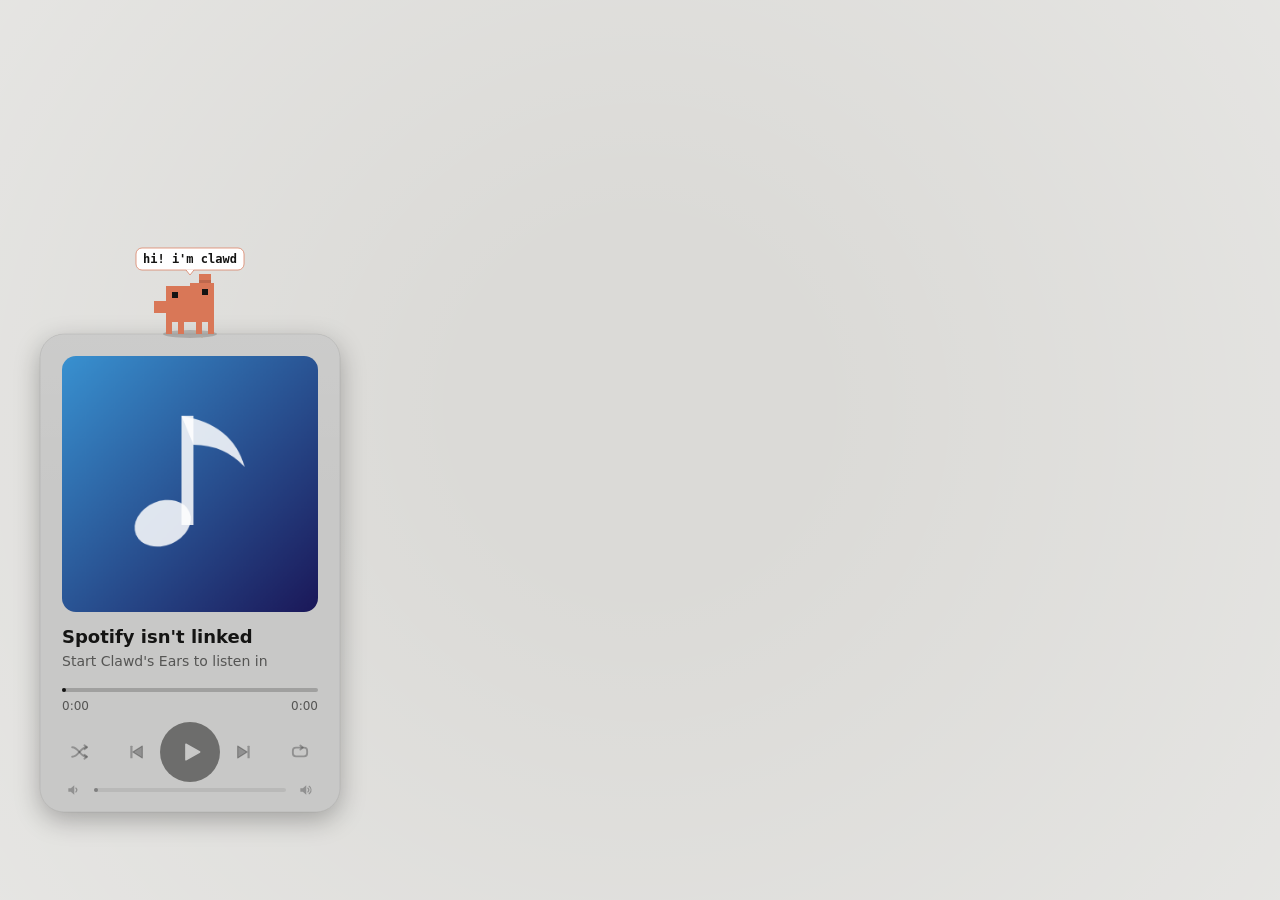
==== commit 5f44b3da: "Clawd Tunes: fit the headphones to Clawd's head in every pose The headset used to sit on the first w" ====
--- a/wallpapers/clawd-tunes/source/index.html
+++ b/wallpapers/clawd-tunes/source/index.html
@@ -182,20 +182,43 @@
     }
     return c;
   }
-  // Where the top of his head is in a frame, so the headphones sit on it whatever the pose.
+  // Where his head is in a frame, so the headphones fit it whatever the pose. It's found from his eyes (the darkest
+  // colour): the head is the solid run of pixels across the eye row, and its top edge is followed column by column,
+  // so the band hugs the head even when he leans or turns.
   function headOf(sp, i) {
     let hd = sp.heads[i];
-    if (hd === undefined) {
-      hd = null;
-      const f = sp.frames[i];
-      for (let y = 0; y < sp.h && !hd; y++) {
-        let a = -1, b = -1, n = 0;
-        for (let x = 0; x < sp.w; x++) if (f[y * sp.w + x] !== 255) { if (a < 0) a = x; b = x; n++; }
-        if (n >= 6) hd = { y, a, b };
-      }
-      sp.heads[i] = hd;
-    }
+    if (hd !== undefined) return hd;
+    hd = null;
+    const f = sp.frames[i], w = sp.w, h = sp.h, solid = (x, y) => x >= 0 && x < w && y >= 0 && y < h && f[y * w + x] !== 255;
+    let dark = 0;
+    sp.palette.forEach((c, k) => { if (lum(hexRGB(c)) < lum(hexRGB(sp.palette[dark]))) dark = k; });
+    // The first dark pixel inside a wide solid run is an eye (dark specks in a thought bubble or a narrow arm don't count).
+    const run = (x, y) => { let a = x, b = x; while (solid(a - 1, y)) a--; while (solid(b + 1, y)) b++; return b - a + 1; };
+    let ey = -1, ex = -1;
+    for (let y = 0; y < h && ey < 0; y++) for (let x = 0; x < w; x++) if (f[y * w + x] === dark && run(x, y) >= 10) { ey = y; ex = x; break; }
+    if (ey < 0) {
+      // facing away, no eyes: use the first wide row instead
+      for (let y = 0; y < h && ey < 0; y++) { let n = 0, fx = -1; for (let x = 0; x < w; x++) if (solid(x, y)) { n++; if (fx < 0) fx = x; } if (n >= 6) { ey = y + 2; ex = fx + 3; } }
+      if (ey < 0 || !solid(ex, ey)) { sp.heads[i] = null; return null; }
+    }
+    let a = ex, b = ex;
+    while (solid(a - 1, ey)) a--;
+    while (solid(b + 1, ey)) b++;
+    if (b - a < 5) { sp.heads[i] = null; return null; }
+    const top = [];
+    for (let x = a; x <= b; x++) { let y = ey; while (solid(x, y - 1)) y--; top[x] = y; }
+    hd = { a, b, ey, top };
+    sp.heads[i] = hd;
     return hd;
+  }
+  // Headphones drawn in sprite pixels on top of the frame; px(x, y, w, h, colour) fills in that grid.
+  function drawPhones(hd, px, cup) {
+    const band = '#2B2D31', { a, b, ey, top } = hd;
+    for (let x = a; x <= b; x++) px(x, top[x] - 1, 1, 1, band);         // the band, lying right on his head
+    for (let y = top[a]; y <= ey - 2; y++) px(a - 1, y, 1, 1, band);    // down the sides to the ear cups
+    for (let y = top[b]; y <= ey - 2; y++) px(b + 1, y, 1, 1, band);
+    px(a - 2, ey - 1, 2, 3, band); px(b + 1, ey - 1, 2, 3, band);      // ear cups beside his eyes
+    px(a - 2, ey, 1, 1, cup); px(b + 2, ey, 1, 1, cup);
   }
   const SPR = {};
   for (const name of Object.keys(CLAWD_SPRITES)) SPR[name] = decodeSprite(name);
@@ -2173,15 +2196,9 @@
     if (linked() && sp.name !== 'BreakDancing') {
       const hd = headOf(sp, fi);
       if (hd) {
-        const ox = -sp.ax, oy = -sp.ay, p = pal();
-        const px = (cx, cy, w, h, col) => { ctx.fillStyle = col; ctx.fillRect((ox + cx) * pix, (oy + cy) * pix, w * pix, h * pix); };
-        const band = '#2B2D31', cup = css(S.skin === 1 ? [30, 215, 96] : p.accent2);
-        const top = hd.y - (sp.name === 'Sleep' ? 1 : 2);
-        px(hd.a + 1, top, hd.b - hd.a - 1, 1, band);
-        px(hd.a - 1, top + 1, 1, 1, band); px(hd.a, top, 1, 1, band);
-        px(hd.b + 1, top + 1, 1, 1, band); px(hd.b, top, 1, 1, band);
-        px(hd.a - 2, top + 2, 2, 3, band); px(hd.b + 1, top + 2, 2, 3, band);
-        px(hd.a - 2, top + 3, 1, 1, cup); px(hd.b + 2, top + 3, 1, 1, cup);
+        const ox = -sp.ax, oy = -sp.ay;
+        drawPhones(hd, (cx, cy, w, h, col) => { ctx.fillStyle = col; ctx.fillRect((ox + cx) * pix, (oy + cy) * pix, w * pix, h * pix); },
+                   css(S.skin === 1 ? [30, 215, 96] : pal().accent2));
       }
     }
     ctx.restore();
@@ -2383,7 +2400,7 @@
   if (!introOn) { C.state = 'idle'; C.waved = true; C.dropped = true; idle(); }
   if (S.picture) loadPicture(S.picture);
   if (/(^|&)debug=1/.test(location.hash.slice(1))) {
-    window.tunesDebug = { C, M, S, A, ART, mem, get PL() { return PL; }, get bubble() { return bubble; }, ingest, say, setState, runAct, seekTo, setVolume,
+    window.tunesDebug = { C, M, S, A, ART, mem, SPR, MOVES, SLEEP, HAPPY, headOf, drawPhones, frameCanvas, get PL() { return PL; }, get bubble() { return bubble; }, ingest, say, setState, runAct, seekTo, setVolume,
                           pressButton, fallAsleep, tick, onBeat, onDrop, livelyPropertyListener: window.livelyPropertyListener };
     // Debug only: keep ticking in a hidden preview tab, where requestAnimationFrame is throttled.
     setInterval(() => frame(performance.now()), 33);
